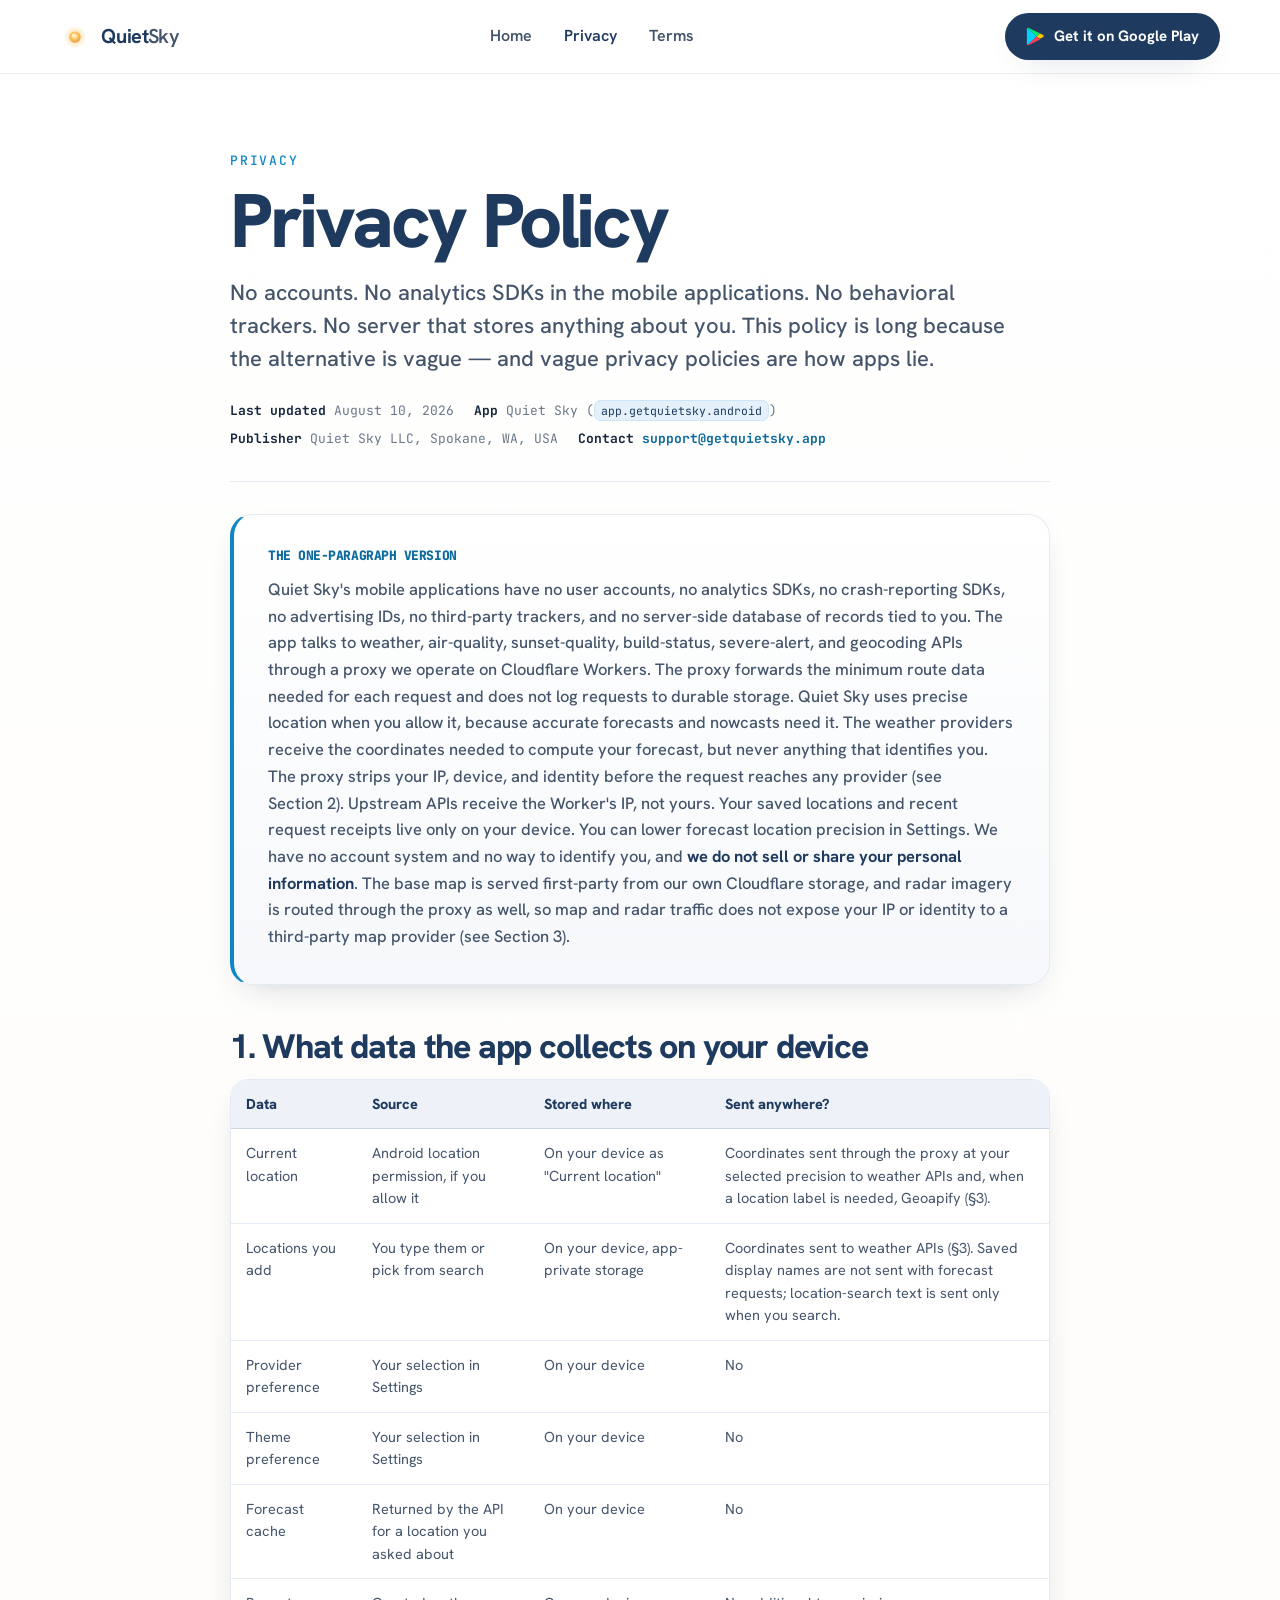
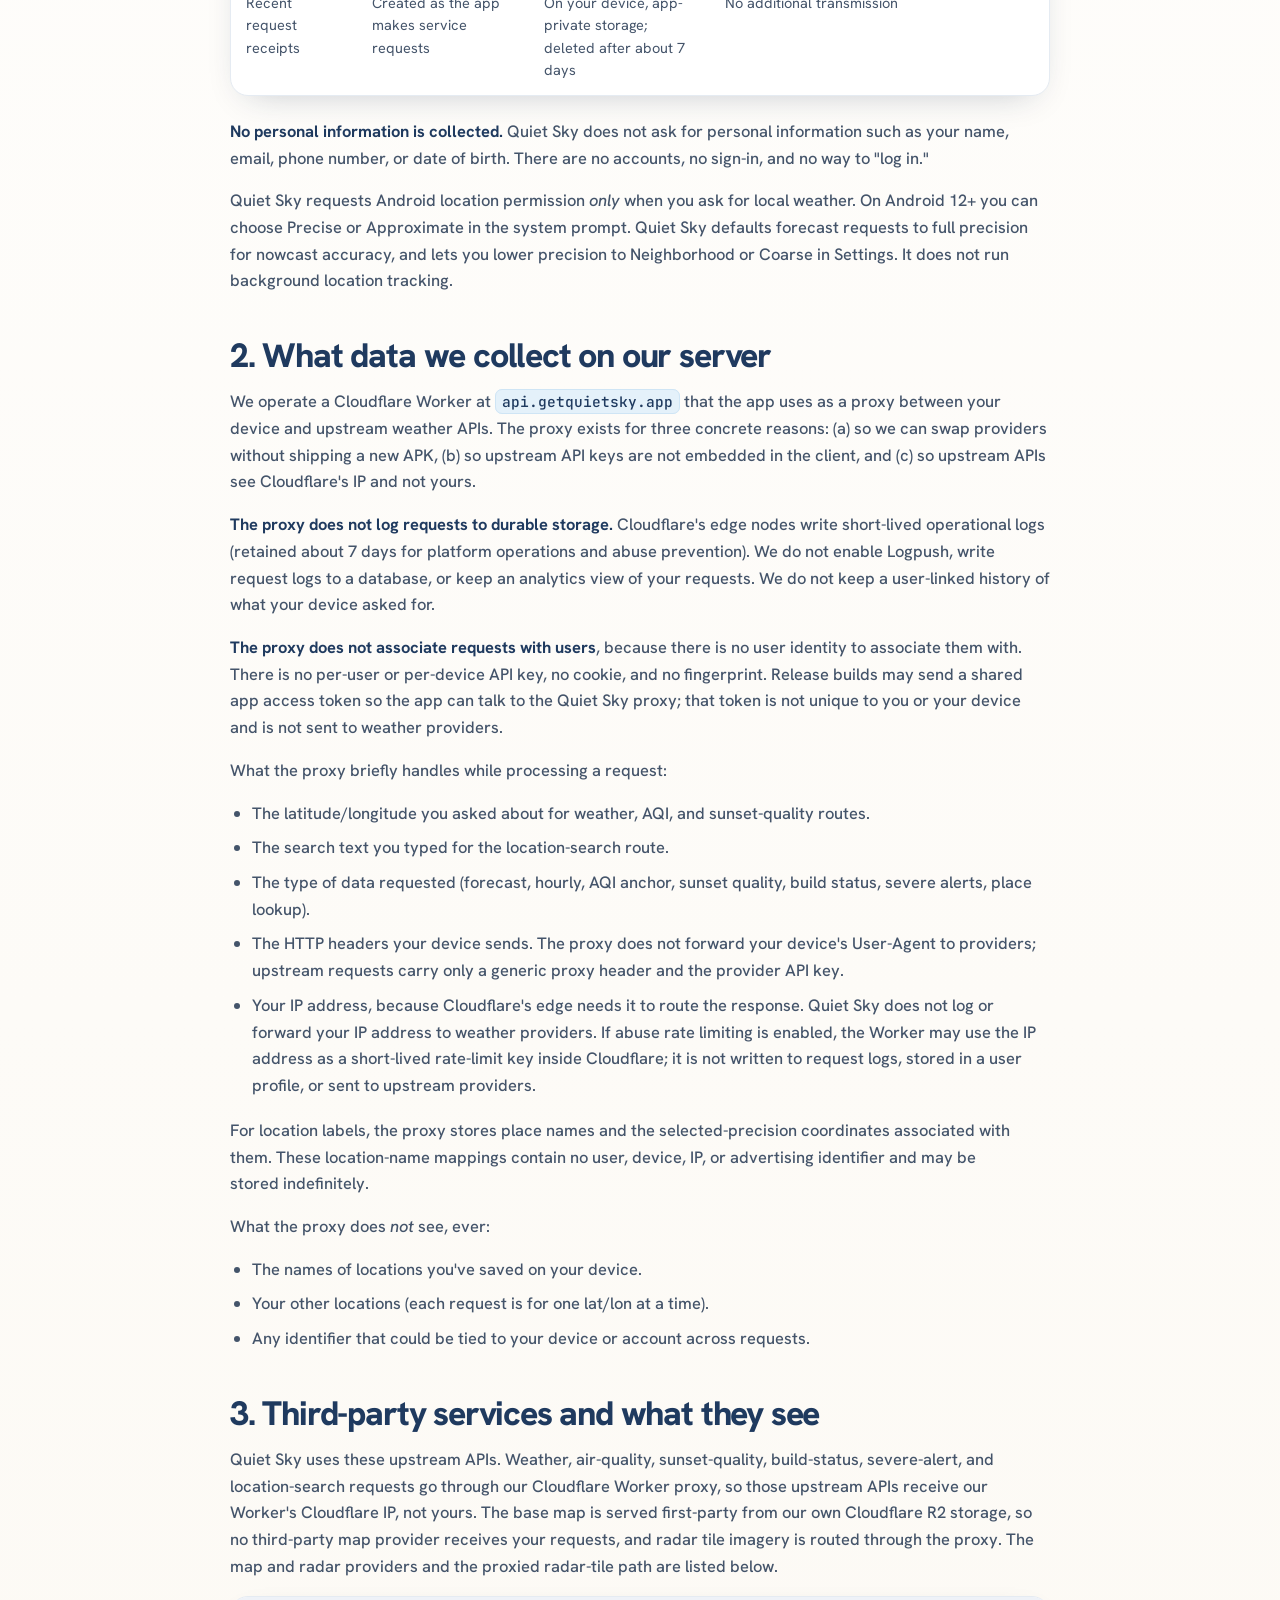
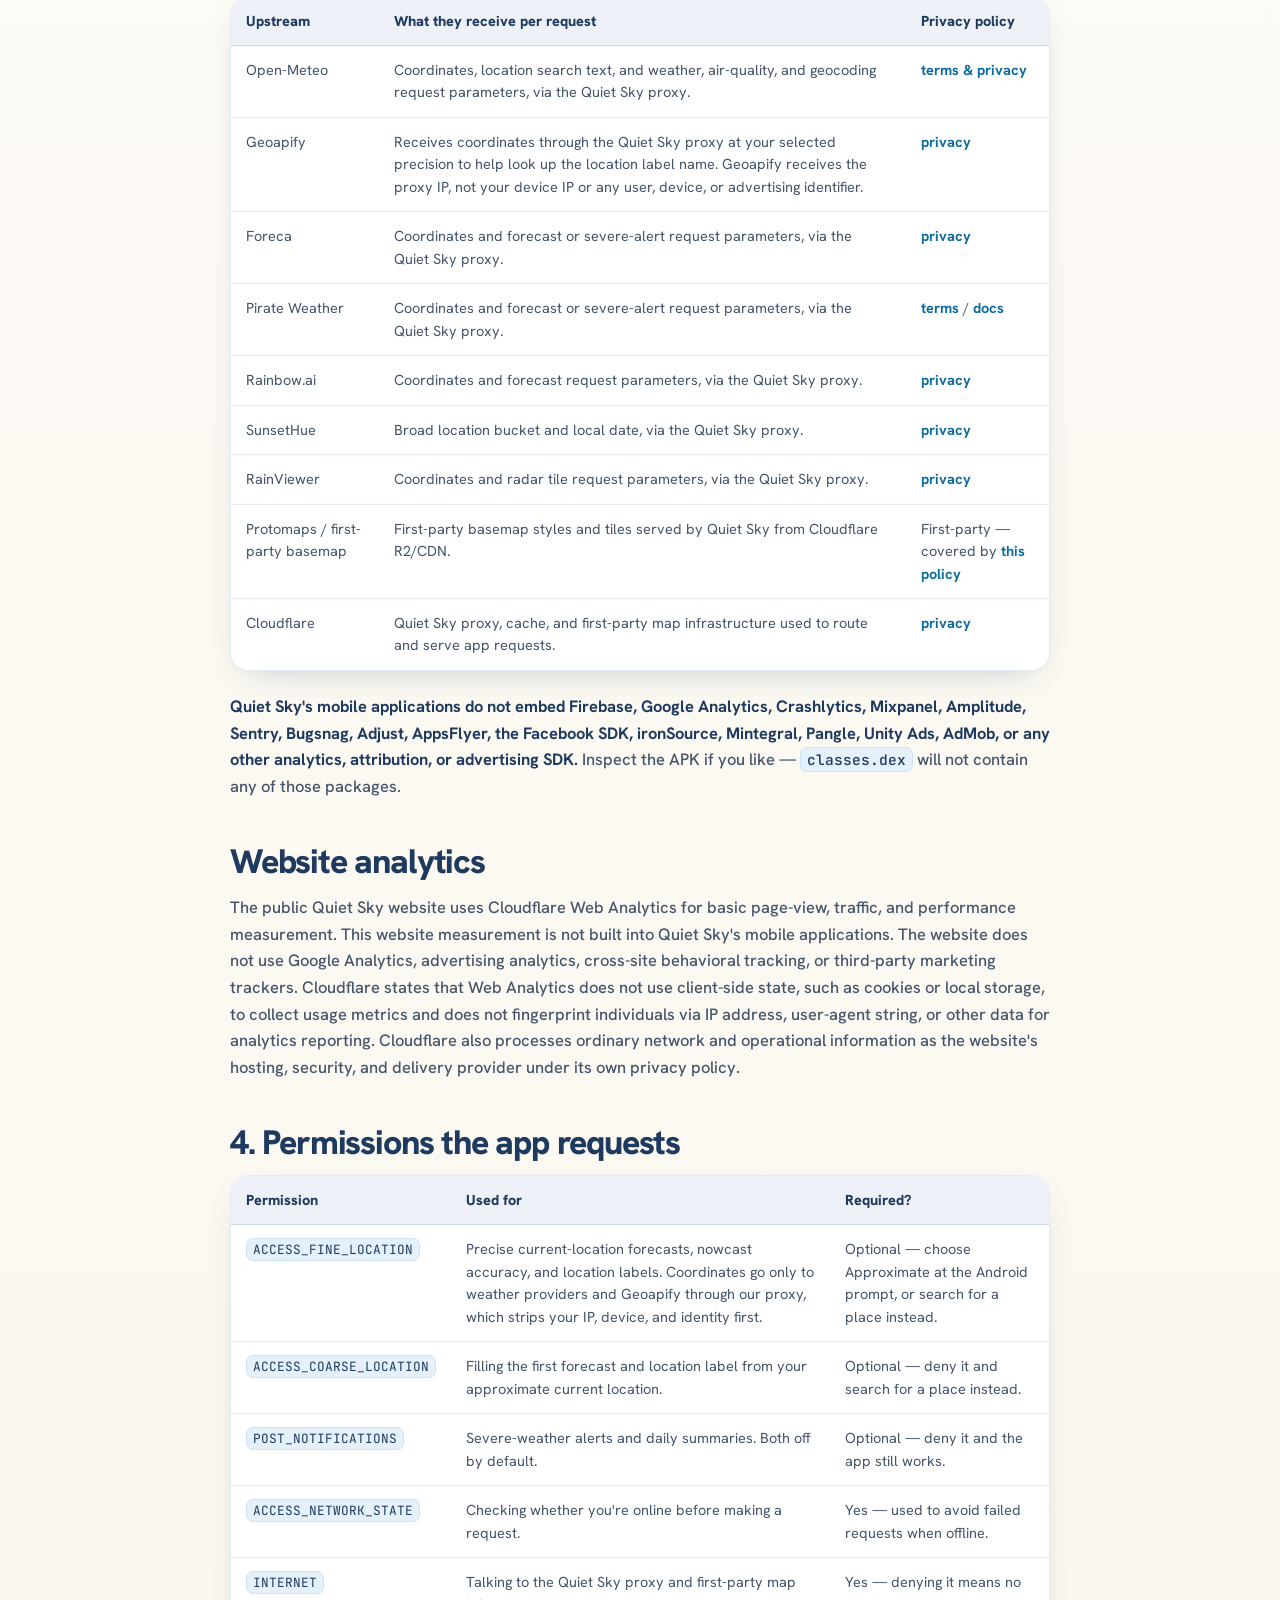
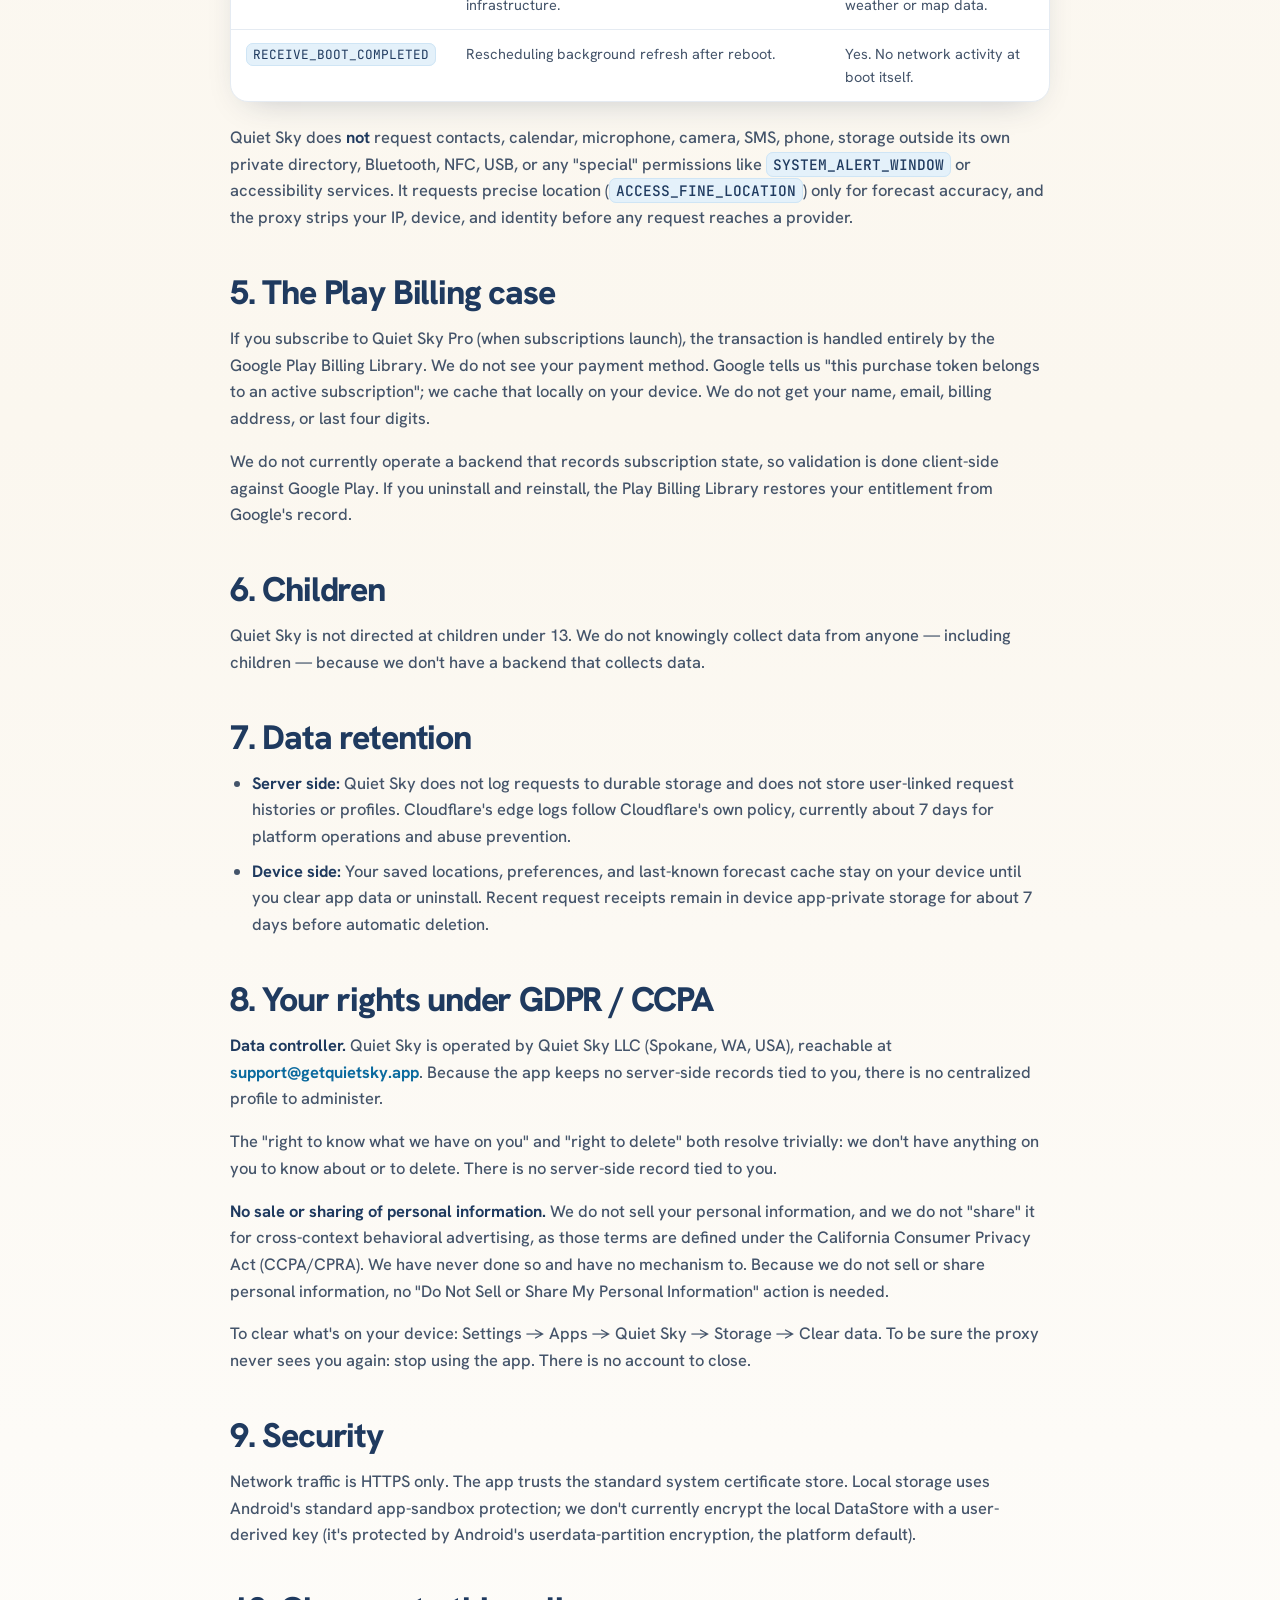
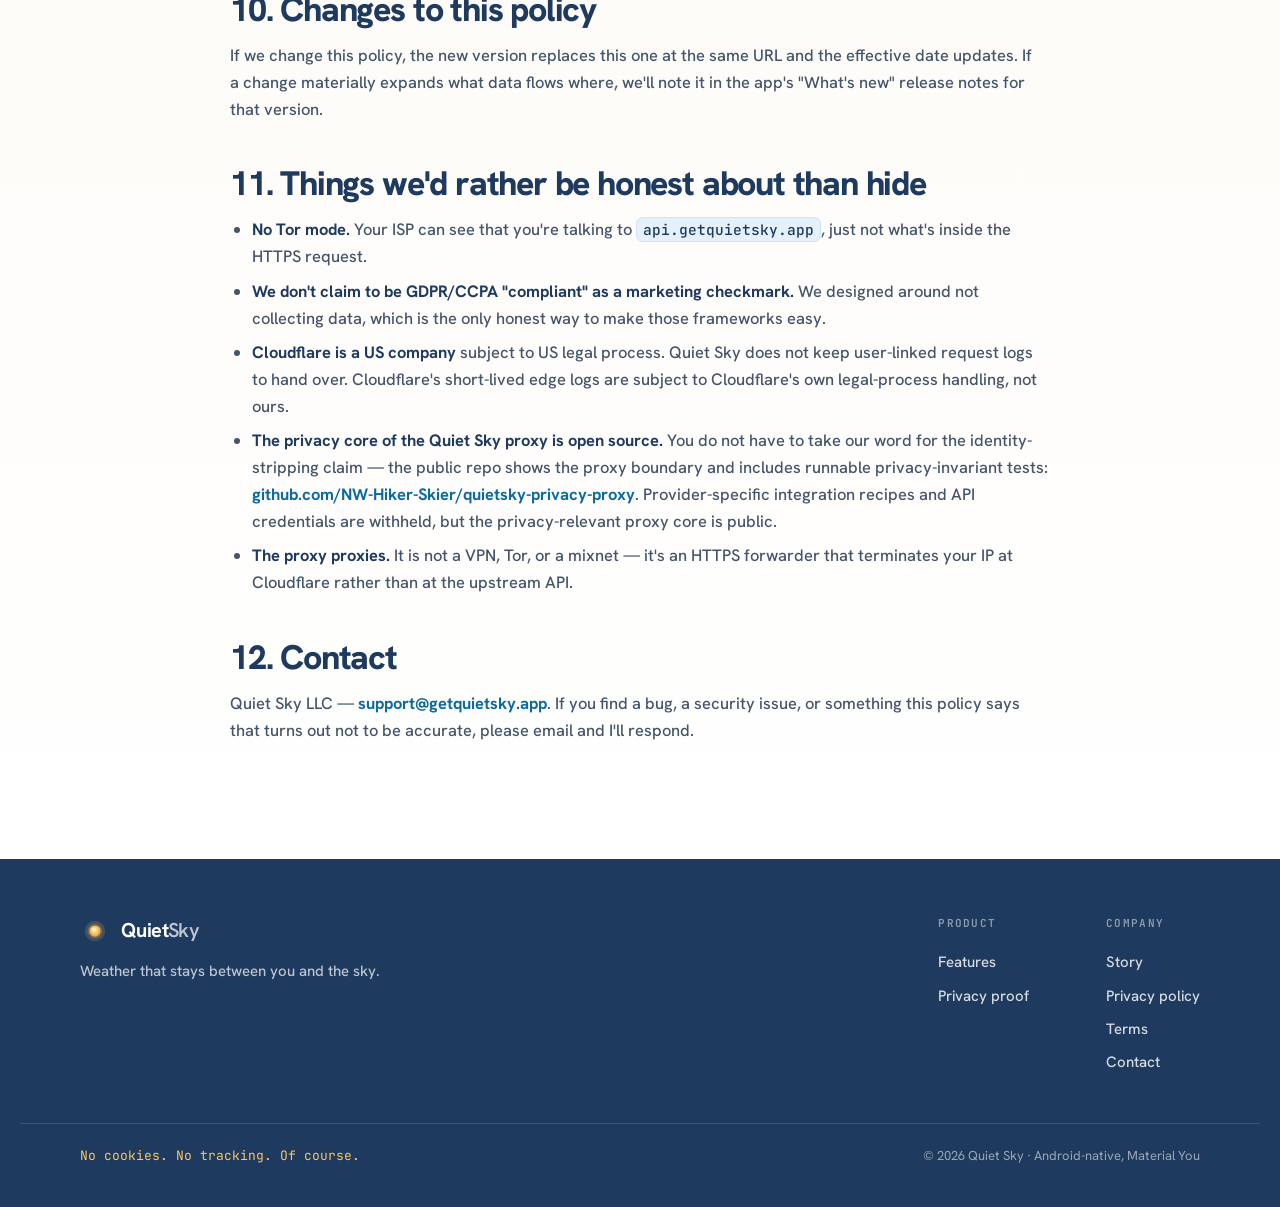
==== Privacy.html @ 0602b73a "docs: narrow Geoapify privacy disclosure" ====
<!DOCTYPE html>
<html lang="en">
<head>
<meta charset="UTF-8">
<meta name="viewport" content="width=device-width, initial-scale=1.0">
<link rel="icon" href="assets/favicon.svg" type="image/svg+xml">
<link rel="icon" href="assets/favicon-32.png" type="image/png" sizes="32x32">
<link rel="shortcut icon" href="favicon.ico">
<link rel="apple-touch-icon" href="assets/apple-touch-icon.png">
<title>Privacy Policy — Quiet Sky</title>
<meta name="description" content="Quiet Sky privacy policy. No accounts, no analytics SDKs in the mobile applications, and no server-side records tied to you.">
<link rel="canonical" href="https://getquietsky.app/Privacy.html">
<link rel="preconnect" href="https://fonts.googleapis.com">
<link rel="preconnect" href="https://fonts.gstatic.com" crossorigin>
<link href="https://fonts.googleapis.com/css2?family=Hanken+Grotesk:wght@400;500;600;700;800&family=JetBrains+Mono:wght@400;500;600&display=swap" rel="stylesheet">
<link rel="stylesheet" href="styles-bold.css">
<link rel="stylesheet" href="legal.css">
</head>
<body class="legal-page legal-page--privacy">
<nav class="nav" data-stuck="true" id="nav">
  <a class="brand" href="index.html" aria-label="Quiet Sky home"><svg width="30" height="30" viewBox="0 0 32 32" aria-hidden="true"><defs><radialGradient id="sunNav" cx="46%" cy="42%" r="58%"><stop offset="0%" stop-color="#FFF6D8"/><stop offset="55%" stop-color="#FBC560"/><stop offset="100%" stop-color="#E89A44"/></radialGradient></defs><circle cx="16" cy="16" r="11" fill="#FBC560" opacity="0.16"/><circle cx="16" cy="16" r="8" fill="#FBC560" opacity="0.22"/><circle cx="16" cy="16" r="6" fill="url(#sunNav)"/><circle cx="14.2" cy="14.2" r="1.4" fill="#FFF8E6" opacity="0.8"/></svg><span class="wm"><b>Quiet</b><span>Sky</span></span></a>
  <div class="nav-links"><a href="index.html">Home</a><a href="Privacy.html" aria-current="page">Privacy</a><a href="Terms.html">Terms</a></div>
  <a class="btn btn-primary" href="https://play.google.com/store/apps/details?id=app.getquietsky.android&amp;utm_source=website&amp;utm_medium=referral&amp;utm_campaign=site_launch&amp;utm_content=nav" aria-label="Get Quiet Sky on Google Play"><svg viewBox="0 0 24 26" aria-hidden="true"><path d="M2 2.2 13.4 13 2 23.8c-.5-.3-.9-.9-.9-1.7V3.9c0-.8.4-1.4.9-1.7Z" fill="#00D2FF"/><path d="M17.7 9.2 13.4 13 2 2.2c.5-.3 1.1-.3 1.8.1l13.9 6.9Z" fill="#00E676"/><path d="M17.7 16.8 3.8 23.7c-.7.4-1.3.4-1.8.1L13.4 13l4.3 3.8Z" fill="#FF3D57"/><path d="m17.7 9.2 4 2c1 .6 1 1.9 0 2.5l-4 2L13.4 13l4.3-3.8Z" fill="#FFC400"/></svg><span class="lbl-long">Get it on Google Play</span></a>
</nav>
<main class="legal-shell"><div class="legal-layout"><article class="legal-doc qs-doc">
    <p class="qs-eyebrow">Privacy</p>
    <h1>Privacy Policy</h1>
    <p class="qs-lede">No accounts. No analytics SDKs in the mobile applications. No behavioral trackers. No server that stores anything about you. This policy is long because the alternative is vague&nbsp;— and vague privacy policies are how apps lie.</p>
    <div class="qs-meta">
      <span><strong>Last updated</strong> August 10, 2026</span>
      <span><strong>App</strong> Quiet Sky (<code>app.getquietsky.android</code>)</span>
      <span><strong>Publisher</strong> Quiet Sky LLC, Spokane, WA, USA</span>
      <span><strong>Contact</strong> <a href="mailto:support@getquietsky.app">support@getquietsky.app</a></span>
    </div>
    <hr/>

    <div class="qs-callout">
      <h2 class="qs-callout-title">The one-paragraph version</h2>
      <p>Quiet Sky's mobile applications have no user accounts, no analytics SDKs, no crash-reporting SDKs, no advertising IDs, no third-party trackers, and no server-side database of records tied to you. The app talks to weather, air-quality, sunset-quality, build-status, severe-alert, and geocoding APIs through a proxy we operate on Cloudflare Workers. The proxy forwards the minimum route data needed for each request and does not log requests to durable storage. Quiet Sky uses precise location when you allow it, because accurate forecasts and nowcasts need it. The weather providers receive the coordinates needed to compute your forecast, but never anything that identifies you. The proxy strips your IP, device, and identity before the request reaches any provider (see Section&nbsp;2). Upstream APIs receive the Worker's IP, not yours. Your saved locations and recent request receipts live only on your device. You can lower forecast location precision in Settings. We have no account system and no way to identify you, and <strong>we do not sell or share your personal information</strong>. The base map is served first-party from our own Cloudflare storage, and radar imagery is routed through the proxy as well, so map and radar traffic does not expose your IP or identity to a third-party map provider (see Section&nbsp;3).</p>
    </div>

    <h2 id="s1">1. What data the app collects on your device</h2>
    <div class="qs-table-wrap">
    <table>
      <thead><tr><th>Data</th><th>Source</th><th>Stored where</th><th>Sent anywhere?</th></tr></thead>
      <tbody>
        <tr><td>Current location</td><td>Android location permission, if you allow it</td><td>On your device as "Current location"</td><td>Coordinates sent through the proxy at your selected precision to weather APIs and, when a location label is needed, Geoapify (§3).</td></tr>
        <tr><td>Locations you add</td><td>You type them or pick from search</td><td>On your device, app-private storage</td><td>Coordinates sent to weather APIs (§3). Saved display names are not sent with forecast requests; location-search text is sent only when you search.</td></tr>
        <tr><td>Provider preference</td><td>Your selection in Settings</td><td>On your device</td><td>No</td></tr>
        <tr><td>Theme preference</td><td>Your selection in Settings</td><td>On your device</td><td>No</td></tr>
        <tr><td>Forecast cache</td><td>Returned by the API for a location you asked about</td><td>On your device</td><td>No</td></tr>
        <tr><td>Recent request receipts</td><td>Created as the app makes service requests</td><td>On your device, app-private storage; deleted after about 7 days</td><td>No additional transmission</td></tr>
      </tbody>
    </table>
    </div>
    <p><strong>No personal information is collected.</strong> Quiet Sky does not ask for personal information such as your name, email, phone number, or date of birth. There are no accounts, no sign-in, and no way to "log in."</p>
    <p>Quiet Sky requests Android location permission <em>only</em> when you ask for local weather. On Android 12+ you can choose Precise or Approximate in the system prompt. Quiet Sky defaults forecast requests to full precision for nowcast accuracy, and lets you lower precision to Neighborhood or Coarse in Settings. It does not run background location tracking.</p>

    <h2 id="s2">2. What data we collect on our server</h2>
    <p>We operate a Cloudflare Worker at <code>api.getquietsky.app</code> that the app uses as a proxy between your device and upstream weather APIs. The proxy exists for three concrete reasons: (a) so we can swap providers without shipping a new APK, (b) so upstream API keys are not embedded in the client, and (c) so upstream APIs see Cloudflare's IP and not yours.</p>
    <p><strong>The proxy does not log requests to durable storage.</strong> Cloudflare's edge nodes write short-lived operational logs (retained about 7 days for platform operations and abuse prevention). We do not enable Logpush, write request logs to a database, or keep an analytics view of your requests. We do not keep a user-linked history of what your device asked for.</p>
    <p><strong>The proxy does not associate requests with users</strong>, because there is no user identity to associate them with. There is no per-user or per-device API key, no cookie, and no fingerprint. Release builds may send a shared app access token so the app can talk to the Quiet Sky proxy; that token is not unique to you or your device and is not sent to weather providers.</p>
    <p>What the proxy briefly handles while processing a request:</p>
    <ul>
      <li>The latitude/longitude you asked about for weather, AQI, and sunset-quality routes.</li>
      <li>The search text you typed for the location-search route.</li>
      <li>The type of data requested (forecast, hourly, AQI anchor, sunset quality, build status, severe alerts, place lookup).</li>
      <li>The HTTP headers your device sends. The proxy does not forward your device's User-Agent to providers; upstream requests carry only a generic proxy header and the provider API key.</li>
      <li>Your IP address, because Cloudflare's edge needs it to route the response. Quiet Sky does not log or forward your IP address to weather providers. If abuse rate limiting is enabled, the Worker may use the IP address as a short-lived rate-limit key inside Cloudflare; it is not written to request logs, stored in a user profile, or sent to upstream providers.</li>
    </ul>
    <p>For location labels, the proxy stores place names and the selected-precision coordinates associated with them. These location-name mappings contain no user, device, IP, or advertising identifier and may be stored indefinitely.</p>
    <p>What the proxy does <em>not</em> see, ever:</p>
    <ul>
      <li>The names of locations you've saved on your device.</li>
      <li>Your other locations (each request is for one lat/lon at a time).</li>
      <li>Any identifier that could be tied to your device or account across requests.</li>
    </ul>

    <h2 id="s3">3. Third-party services and what they see</h2>
    <p>Quiet Sky uses these upstream APIs. Weather, air-quality, sunset-quality, build-status, severe-alert, and location-search requests go through our Cloudflare Worker proxy, so those upstream APIs receive our Worker's Cloudflare IP, not yours. The base map is served first-party from our own Cloudflare R2 storage, so no third-party map provider receives your requests, and radar tile imagery is routed through the proxy. The map and radar providers and the proxied radar-tile path are listed below.</p>
    <div class="qs-table-wrap">
    <table>
      <thead><tr><th>Upstream</th><th>What they receive per request</th><th>Privacy policy</th></tr></thead>
      <tbody>
        <tr><td>Open-Meteo</td><td>Coordinates, location search text, and weather, air-quality, and geocoding request parameters, via the Quiet Sky proxy.</td><td><a href="https://open-meteo.com/en/terms">terms &amp; privacy</a></td></tr>
        <tr><td>Geoapify</td><td>Receives coordinates through the Quiet Sky proxy at your selected precision to help look up the location label name. Geoapify receives the proxy IP, not your device IP or any user, device, or advertising identifier.</td><td><a href="https://www.geoapify.com/privacy-policy/">privacy</a></td></tr>
        <tr><td>Foreca</td><td>Coordinates and forecast or severe-alert request parameters, via the Quiet Sky proxy.</td><td><a href="https://www.foreca.com/privacy-policy.html">privacy</a></td></tr>
        <tr><td>Pirate Weather</td><td>Coordinates and forecast or severe-alert request parameters, via the Quiet Sky proxy.</td><td><a href="https://pirate-weather.apiable.io/terms">terms</a> / <a href="https://pirateweather.net/en/latest/">docs</a></td></tr>
        <tr><td>Rainbow.ai</td><td>Coordinates and forecast request parameters, via the Quiet Sky proxy.</td><td><a href="https://rainbow.ai/privacy-policy">privacy</a></td></tr>
        <tr><td>SunsetHue</td><td>Broad location bucket and local date, via the Quiet Sky proxy.</td><td><a href="https://sunsethue.com/privacy">privacy</a></td></tr>
        <tr><td>RainViewer</td><td>Coordinates and radar tile request parameters, via the Quiet Sky proxy.</td><td><a href="https://www.rainviewer.com/privacy.html">privacy</a></td></tr>
        <tr><td>Protomaps / first-party basemap</td><td>First-party basemap styles and tiles served by Quiet Sky from Cloudflare R2/CDN.</td><td>First-party — covered by <a href="https://getquietsky.app/Privacy">this policy</a></td></tr>
        <tr><td>Cloudflare</td><td>Quiet Sky proxy, cache, and first-party map infrastructure used to route and serve app requests.</td><td><a href="https://www.cloudflare.com/privacypolicy/">privacy</a></td></tr>
      </tbody>
    </table>
    </div>
    <p><strong>Quiet Sky's mobile applications do not embed Firebase, Google Analytics, Crashlytics, Mixpanel, Amplitude, Sentry, Bugsnag, Adjust, AppsFlyer, the Facebook SDK, ironSource, Mintegral, Pangle, Unity Ads, AdMob, or any other analytics, attribution, or advertising SDK.</strong> Inspect the APK if you like&nbsp;— <code>classes.dex</code> will not contain any of those packages.</p>

    <h2 id="website-analytics">Website analytics</h2>
    <p>The public Quiet Sky website uses Cloudflare Web Analytics for basic page-view, traffic, and performance measurement. This website measurement is not built into Quiet Sky's mobile applications. The website does not use Google Analytics, advertising analytics, cross-site behavioral tracking, or third-party marketing trackers. Cloudflare states that Web Analytics does not use client-side state, such as cookies or local storage, to collect usage metrics and does not fingerprint individuals via IP address, user-agent string, or other data for analytics reporting. Cloudflare also processes ordinary network and operational information as the website's hosting, security, and delivery provider under its own privacy policy.</p>

    <h2 id="s4">4. Permissions the app requests</h2>
    <div class="qs-table-wrap">
    <table>
      <thead><tr><th>Permission</th><th>Used for</th><th>Required?</th></tr></thead>
      <tbody>
        <tr><td><code>ACCESS_FINE_LOCATION</code></td><td>Precise current-location forecasts, nowcast accuracy, and location labels. Coordinates go only to weather providers and Geoapify through our proxy, which strips your IP, device, and identity first.</td><td>Optional&nbsp;— choose Approximate at the Android prompt, or search for a place instead.</td></tr>
        <tr><td><code>ACCESS_COARSE_LOCATION</code></td><td>Filling the first forecast and location label from your approximate current location.</td><td>Optional&nbsp;— deny it and search for a place instead.</td></tr>
        <tr><td><code>POST_NOTIFICATIONS</code></td><td>Severe-weather alerts and daily summaries. Both off by default.</td><td>Optional&nbsp;— deny it and the app still works.</td></tr>
        <tr><td><code>ACCESS_NETWORK_STATE</code></td><td>Checking whether you're online before making a request.</td><td>Yes&nbsp;— used to avoid failed requests when offline.</td></tr>
        <tr><td><code>INTERNET</code></td><td>Talking to the Quiet Sky proxy and first-party map infrastructure.</td><td>Yes&nbsp;— denying it means no weather or map data.</td></tr>
        <tr><td><code>RECEIVE_BOOT_COMPLETED</code></td><td>Rescheduling background refresh after reboot.</td><td>Yes. No network activity at boot itself.</td></tr>
      </tbody>
    </table>
    </div>
    <p>Quiet Sky does <strong>not</strong> request contacts, calendar, microphone, camera, SMS, phone, storage outside its own private directory, Bluetooth, NFC, USB, or any "special" permissions like <code>SYSTEM_ALERT_WINDOW</code> or accessibility services. It requests precise location (<code>ACCESS_FINE_LOCATION</code>) only for forecast accuracy, and the proxy strips your IP, device, and identity before any request reaches a provider.</p>

    <h2 id="s5">5. The Play Billing case</h2>
    <p>If you subscribe to Quiet Sky Pro (when subscriptions launch), the transaction is handled entirely by the Google Play Billing Library. We do not see your payment method. Google tells us "this purchase token belongs to an active subscription"; we cache that locally on your device. We do not get your name, email, billing address, or last four digits.</p>
    <p>We do not currently operate a backend that records subscription state, so validation is done client-side against Google Play. If you uninstall and reinstall, the Play Billing Library restores your entitlement from Google's record.</p>

    <h2 id="s6">6. Children</h2>
    <p>Quiet Sky is not directed at children under 13. We do not knowingly collect data from anyone&nbsp;— including children&nbsp;— because we don't have a backend that collects data.</p>

    <h2 id="s7">7. Data retention</h2>
    <ul>
      <li><strong>Server side:</strong> Quiet Sky does not log requests to durable storage and does not store user-linked request histories or profiles. Cloudflare's edge logs follow Cloudflare's own policy, currently about 7 days for platform operations and abuse prevention.</li>
      <li><strong>Device side:</strong> Your saved locations, preferences, and last-known forecast cache stay on your device until you clear app data or uninstall. Recent request receipts remain in device app-private storage for about 7 days before automatic deletion.</li>
    </ul>

    <h2 id="s8">8. Your rights under GDPR / CCPA</h2>
    <p><strong>Data controller.</strong> Quiet Sky is operated by Quiet Sky LLC (Spokane, WA, USA), reachable at <a href="mailto:support@getquietsky.app">support@getquietsky.app</a>. Because the app keeps no server-side records tied to you, there is no centralized profile to administer.</p>
    <p>The "right to know what we have on you" and "right to delete" both resolve trivially: we don't have anything on you to know about or to delete. There is no server-side record tied to you.</p>
    <p><strong>No sale or sharing of personal information.</strong> We do not sell your personal information, and we do not "share" it for cross-context behavioral advertising, as those terms are defined under the California Consumer Privacy Act (CCPA/CPRA). We have never done so and have no mechanism to. Because we do not sell or share personal information, no "Do Not Sell or Share My Personal Information" action is needed.</p>
    <p>To clear what's on your device: Settings → Apps → Quiet Sky → Storage → Clear data. To be sure the proxy never sees you again: stop using the app. There is no account to close.</p>

    <h2 id="s9">9. Security</h2>
    <p>Network traffic is HTTPS only. The app trusts the standard system certificate store. Local storage uses Android's standard app-sandbox protection; we don't currently encrypt the local DataStore with a user-derived key (it's protected by Android's userdata-partition encryption, the platform default).</p>

    <h2 id="s10">10. Changes to this policy</h2>
    <p>If we change this policy, the new version replaces this one at the same URL and the effective date updates. If a change materially expands what data flows where, we'll note it in the app's "What's new" release notes for that version.</p>

    <h2 id="s11">11. Things we'd rather be honest about than hide</h2>
    <ul>
      <li><strong>No Tor mode.</strong> Your ISP can see that you're talking to <code>api.getquietsky.app</code>, just not what's inside the HTTPS request.</li>
      <li><strong>We don't claim to be GDPR/CCPA "compliant" as a marketing checkmark.</strong> We designed around not collecting data, which is the only honest way to make those frameworks easy.</li>
      <li><strong>Cloudflare is a US company</strong> subject to US legal process. Quiet Sky does not keep user-linked request logs to hand over. Cloudflare's short-lived edge logs are subject to Cloudflare's own legal-process handling, not ours.</li>
      <li><strong>The privacy core of the Quiet Sky proxy is open source.</strong> You do not have to take our word for the identity-stripping claim — the public repo shows the proxy boundary and includes runnable privacy-invariant tests: <a href="https://github.com/NW-Hiker-Skier/quietsky-privacy-proxy">github.com/NW-Hiker-Skier/quietsky-privacy-proxy</a>. Provider-specific integration recipes and API credentials are withheld, but the privacy-relevant proxy core is public.</li>
      <li><strong>The proxy proxies.</strong> It is not a VPN, Tor, or a mixnet&nbsp;— it's an HTTPS forwarder that terminates your IP at Cloudflare rather than at the upstream API.</li>
    </ul>

    <h2 id="s12">12. Contact</h2>
    <p>Quiet Sky LLC&nbsp;— <a href="mailto:support@getquietsky.app">support@getquietsky.app</a>. If you find a bug, a security issue, or something this policy says that turns out not to be accurate, please email and I'll respond.</p>
  </article></div></main>
<footer class="footer legal-footer"><div class="wrap"><div><div class="brand"><svg width="30" height="30" viewBox="0 0 32 32" aria-hidden="true"><defs><radialGradient id="sunFootLegal" cx="46%" cy="42%" r="58%"><stop offset="0%" stop-color="#FFF6D8"/><stop offset="55%" stop-color="#FBC560"/><stop offset="100%" stop-color="#E89A44"/></radialGradient></defs><circle cx="16" cy="16" r="11" fill="#FBC560" opacity="0.16"/><circle cx="16" cy="16" r="8" fill="#FBC560" opacity="0.22"/><circle cx="16" cy="16" r="6" fill="url(#sunFootLegal)"/><circle cx="14.2" cy="14.2" r="1.4" fill="#FFF8E6" opacity="0.8"/></svg><span class="wm"><b>Quiet</b><span>Sky</span></span></div><p class="tag">Weather that stays between you and the sky.</p></div><div class="footer-links"><div class="fcol"><h5>Product</h5><a href="index.html#features">Features</a><a href="index.html#privacy">Privacy proof</a></div><div class="fcol"><h5>Company</h5><a href="Story.html">Story</a><a href="Privacy.html">Privacy policy</a><a href="Terms.html">Terms</a><a href="mailto:support@getquietsky.app">Contact</a></div></div></div><div class="footer-base"><span class="nt">No cookies. No tracking. Of course.</span><span class="cp">© 2026 Quiet Sky · Android-native, Material You</span></div></footer>
</body>
</html>
---- styles-bold.css ----
/* ============================================================
   QUIET SKY — BOLD / EDITORIAL option
   Big sky imagery, huge headlines, minimal copy, lots of air.
   Aura/Ultra energy on the Quiet Sky light brand.
   ============================================================ */

:root {
  --canvas:   #FFFFFF;
  --cream:    #FBF7EF;
  --paper:    #F7F4ED;

  --ink:   #16273D;
  --ink-2: #44546A;
  --ink-3: #6B7888;

  --navy:   #1F3A5F;
  /* Accent — matches the app's interaction blue (--aw-accent #0F86C6).
     One committed accent across the whole site. */
  --trust:      #0F86C6;
  --trust-deep: #0B6A9E;
  --trust-tint: #E4F1FA;

  --sun-2: #FBC560;
  --sun-3: #E89A44;
  --amber-ink: #B06A1E;

  --sky-blue: #8FB4D6;

  /* neutral surface + line tokens (shared with feature pages) */
  --surface:     #F6F8FB;
  --surface-2:   #EEF2F8;
  --line:        #E5EBF2;
  --line-2:      #CBD6E2;
  --line-strong: #9FB0C2;

  --display: "Hanken Grotesk", -apple-system, system-ui, sans-serif;
  --mono: "JetBrains Mono", ui-monospace, "SF Mono", monospace;

  --maxw: 1240px;
  --gutter: clamp(22px, 5vw, 60px);

  --ease: cubic-bezier(0.2, 0.0, 0.0, 1.0);
  --shadow: 0 40px 90px -40px rgba(20,40,70,.42);
  --shadow-sm: 0 12px 34px -18px rgba(20,40,70,.30);
}

* { box-sizing: border-box; }
html { scroll-behavior: smooth; }
@media (prefers-reduced-motion: reduce) { html { scroll-behavior: auto; } }

body {
  margin: 0;
  background: var(--canvas);
  color: var(--ink);
  font-family: var(--display);
  font-size: 18px;
  line-height: 1.55;
  -webkit-font-smoothing: antialiased;
  text-rendering: optimizeLegibility;
  overflow-x: hidden;
}
::selection { background: var(--trust); color: #fff; }
a { color: inherit; text-decoration: none; }
img { display: block; max-width: 100%; }

h1, h2, h3 {
  margin: 0; font-weight: 800; letter-spacing: -0.04em; line-height: 0.94;
  color: var(--navy); text-wrap: balance;
}
p { margin: 0; text-wrap: pretty; }

.wrap { width: 100%; max-width: var(--maxw); margin: 0 auto; padding-inline: var(--gutter); }

/* big display scale */
.d1 { font-size: clamp(54px, 9.5vw, 138px); }
.d2 { font-size: clamp(40px, 6.6vw, 92px); }
.d3 { font-size: clamp(30px, 4.4vw, 58px); }

.kicker {
  font-family: var(--mono); font-size: 13px; font-weight: 500;
  letter-spacing: 0.16em; text-transform: uppercase; color: var(--trust);
  display: inline-flex; align-items: center; gap: 10px;
}
.kicker::before { content: ""; width: 7px; height: 7px; border-radius: 50%; background: var(--trust); }

/* ============ NAV ============ */
.nav {
  position: fixed; inset: 0 0 auto 0; z-index: 100;
  display: flex; align-items: center; justify-content: space-between; gap: 24px;
  padding: 18px var(--gutter);
  transition: background .3s var(--ease), border-color .3s var(--ease), padding .3s var(--ease);
  border-bottom: 1px solid transparent;
}
.nav[data-stuck="true"] {
  background: color-mix(in srgb, #fff 80%, transparent);
  backdrop-filter: blur(16px) saturate(1.3);
  -webkit-backdrop-filter: blur(16px) saturate(1.3);
  border-bottom-color: #ECEFF3; padding-block: 13px;
}
.brand { display: flex; align-items: center; gap: 11px; font-weight: 800; letter-spacing: -0.03em; font-size: 20px; cursor: pointer; user-select: none; color: var(--navy); }
.brand .wm b { color: var(--navy); }
.brand .wm span { color: var(--ink-2); font-weight: 600; }
.nav-links { display: flex; gap: 32px; align-items: center; }
.nav-links a { font-size: 16px; color: var(--ink-2); font-weight: 600; transition: color .18s var(--ease); }
.nav-links a:hover { color: var(--navy); }
@media (max-width: 820px) { .nav-links { display: none; } }

.btn {
  display: inline-flex; align-items: center; justify-content: center; gap: 9px;
  font-family: var(--display); font-weight: 700; font-size: 16px;
  padding: 13px 24px; border-radius: 999px; cursor: pointer;
  transition: transform .2s var(--ease), background .2s var(--ease), box-shadow .2s var(--ease);
  border: 1.5px solid transparent;
}
.btn-primary { background: var(--navy); color: #fff; box-shadow: var(--shadow-sm); }
.btn-primary:hover { transform: translateY(-2px); background: #16314f; }
.btn-trust { background: var(--trust); color: #fff; }
.btn-trust:hover { transform: translateY(-2px); background: var(--trust-deep); }
.btn-ghost { background: rgba(255,255,255,.7); color: var(--navy); border-color: rgba(31,58,95,.18); backdrop-filter: blur(6px); }
.btn-ghost:hover { transform: translateY(-2px); background: #fff; }
.btn-lg { font-size: 18px; padding: 17px 34px; }
.btn svg { width: 19px; height: 21px; }
.btn .lbl-long { white-space: nowrap; }
.nav .btn { font-size: 15px; padding: 11px 20px; }
@media (max-width: 520px) { .nav .btn .lbl-long { display: none; } }

/* ============ HERO ============ */
.hero { position: relative; min-height: 100svh; display: flex; flex-direction: column; align-items: center; text-align: center; padding-top: 140px; overflow: hidden; }
.hero-sky {
  position: absolute; inset: 0; z-index: 0;
  background: url("assets/sky-clear-day.webp") no-repeat 50% 28% / cover;
  -webkit-mask-image: linear-gradient(180deg, #000 0%, #000 42%, transparent 86%);
          mask-image: linear-gradient(180deg, #000 0%, #000 42%, transparent 86%);
}
.hero-sky::after { content: ""; position: absolute; inset: 0; background: linear-gradient(180deg, rgba(255,255,255,.18) 0%, rgba(255,255,255,0) 26%, rgba(255,255,255,.55) 72%, #fff 100%); }
.hero-inner { position: relative; z-index: 2; max-width: 1000px; padding-inline: var(--gutter); }
.hero .kicker { margin-bottom: 26px; justify-content: center; color: var(--trust-deep); }
.hero h1 { color: var(--navy); }
.hero h1 .it { display: block; }
.hero h1 .grad { background: linear-gradient(96deg, var(--sun-3), var(--amber-ink) 45%, var(--trust) 120%); -webkit-background-clip: text; background-clip: text; color: transparent; }
.hero .sub { margin: 28px auto 0; max-width: 22em; font-size: clamp(18px, 2vw, 23px); color: var(--ink-2); font-weight: 500; line-height: 1.45; }
.hero-cta { margin-top: 34px; display: flex; gap: 14px; justify-content: center; flex-wrap: wrap; }
.hero-note { margin-top: 20px; font-family: var(--mono); font-size: 13px; letter-spacing: 0.04em; color: var(--ink-3); }

.hero-phone { position: relative; z-index: 2; margin-top: clamp(36px, 5vw, 60px); width: clamp(240px, 30vw, 340px); }
.hero-phone .phone { margin: 0; }

/* phone frame (shared) — Android: uniform thin bezel + hole-punch camera */
.phone {
  position: relative; width: 100%; margin-inline: auto;
  aspect-ratio: 1080 / 2640; border-radius: 40px; padding: 8px;
  background: linear-gradient(158deg, #3a4452 0%, #232c38 52%, #161c25 100%);
  box-shadow: 0 2px 2px rgba(255,255,255,.14) inset, var(--shadow);
}
.phone::after { content: ""; position: absolute; top: 16px; left: 50%; transform: translateX(-50%); width: 8px; height: 8px; border-radius: 50%; background: #05080d; box-shadow: 0 0 0 1.5px rgba(255,255,255,.10); z-index: 3; }
.phone img { width: 100%; height: 100%; object-fit: cover; object-position: center; border-radius: 30px; }

/* hero privacy badge callout — the one visual that must land instantly */
.badge-callout {
  position: absolute; z-index: 4; top: 8%; right: -7%;
  display: flex; align-items: center; gap: 11px;
  background: #fff; border: 1px solid var(--line);
  padding: 9px 16px 9px 10px; border-radius: 999px; box-shadow: var(--shadow);
  white-space: nowrap;
}
.badge-callout .ic { width: 28px; height: 28px; flex: none; border-radius: 50%; background: var(--trust-tint); color: var(--trust); display: grid; place-items: center; }
.badge-callout .ic svg { width: 16px; height: 16px; }
.badge-callout b { font-size: 13.5px; font-weight: 700; color: var(--ink); }
.badge-callout small { display: block; font-size: 11px; color: var(--ink-3); font-weight: 500; margin-top: 1px; }
@media (max-width: 880px) { .badge-callout { right: -1%; } }
@media (max-width: 520px) { .badge-callout { right: 2%; top: 6%; } }

/* ============ STAT BAND (under hero) ============ */
/* (removed — facts folded into the receipt proof instead) */

/* ============ STATEMENT ============ */
.statement { text-align: center; padding-block: clamp(96px, 16vw, 220px); }
.statement .wrap { max-width: 1100px; }
.statement h2 { color: var(--navy); }
.statement h2 .dim { color: var(--sky-blue); }
.statement .say { margin: 32px auto 0; max-width: 30em; font-size: clamp(18px, 2vw, 22px); color: var(--ink-2); font-weight: 500; }

/* ============ BIG SPLIT MOMENTS ============ */
.moment { padding-block: clamp(70px, 10vw, 150px); }
.moment .wrap { display: grid; grid-template-columns: 1fr 1fr; gap: clamp(40px, 7vw, 120px); align-items: center; }
.moment.flip .m-media { order: 2; }
.moment .m-copy .kicker { margin-bottom: 22px; }
.moment .m-copy h2 { margin-bottom: 0; }
.moment .m-copy .body { margin-top: 24px; font-size: clamp(18px, 1.5vw, 21px); color: var(--ink-2); font-weight: 500; line-height: 1.5; max-width: 20em; }
.moment .m-copy .mini { margin-top: 30px; display: flex; flex-direction: column; gap: 14px; }
.moment .m-copy .mini div { display: flex; gap: 13px; align-items: center; font-size: 17px; font-weight: 600; color: var(--ink); }
.moment .m-copy .mini svg { width: 22px; height: 22px; color: var(--trust); flex: none; }

.m-media { position: relative; display: flex; justify-content: center; }
.m-media .phone { width: clamp(230px, 27vw, 320px); }
.m-media.on-sky { border-radius: 36px; padding: clamp(28px, 5vw, 64px); overflow: hidden; }
.m-media.on-sky::before { content: ""; position: absolute; inset: 0; z-index: 0; background: url("assets/sky-partly.webp") no-repeat 60% 40% / cover; }
.m-media.on-sky .phone { position: relative; z-index: 1; }

@media (max-width: 860px) {
  .moment .wrap { grid-template-columns: 1fr; gap: 44px; }
  .moment.flip .m-media { order: 0; }
  .moment .m-copy { text-align: center; }
  .moment .m-copy .kicker, .moment .m-copy .mini { justify-content: center; }
  .moment .m-copy .body, .moment .m-copy .mini { margin-inline: auto; }
  .moment .m-copy .mini div { justify-content: center; }
}

/* ============ RECEIPT STRIP (mono payload, minimal) ============ */
.receipt-band { background: var(--cream); }
.receipt-card {
  margin-top: 48px; background: #fff; border: 1px solid #EFE7D6; border-radius: 26px;
  padding: clamp(26px, 4vw, 46px); box-shadow: var(--shadow-sm);
  display: grid; grid-template-columns: 1fr 1fr; gap: clamp(24px, 4vw, 48px); align-items: center;
}
.receipt-card .rc-head { font-family: var(--mono); font-size: 12px; letter-spacing: 0.1em; text-transform: uppercase; color: var(--ink-3); margin-bottom: 16px; }
.field { display: flex; justify-content: space-between; gap: 14px; padding: 9px 0; border-bottom: 1px dashed #E7EDF3; font-family: var(--mono); font-size: 15px; }
.field:last-child { border-bottom: 0; }
.field .k { color: var(--ink-3); }
.field .v { color: var(--ink); }
.field.kept .v { color: var(--trust); font-weight: 600; }
.field.gone .v { position: relative; color: var(--ink); transition: color .45s var(--ease); }
.field.gone .v::after {
  content: ""; position: absolute; left: -1px; right: -1px; top: 54%;
  height: 2px; border-radius: 2px; background: #D8896A;
  transform: scaleX(0); transform-origin: left;
}
/* strike each stripped field as it scrolls into view */
.receipt-card.play .field.gone .v { color: var(--ink-3); }
.receipt-card.play .field.gone .v::after { animation: strikeIn .5s var(--ease) forwards; }
.receipt-card.play .field:nth-child(2) .v, .receipt-card.play .field:nth-child(2) .v::after { transition-delay: .15s; animation-delay: .15s; }
.receipt-card.play .field:nth-child(3) .v, .receipt-card.play .field:nth-child(3) .v::after { transition-delay: .5s; animation-delay: .5s; }
.receipt-card.play .field:nth-child(4) .v, .receipt-card.play .field:nth-child(4) .v::after { transition-delay: .85s; animation-delay: .85s; }
@keyframes strikeIn { from { transform: scaleX(0); } to { transform: scaleX(1); } }
@media (prefers-reduced-motion: reduce) {
  .field.gone .v { color: var(--ink-3); }
  .field.gone .v::after { transform: scaleX(1); }
  .receipt-card.play .field.gone .v::after { animation: none; }
}
.receipt-card .rc-say h3 { font-size: clamp(24px, 2.4vw, 34px); color: var(--navy); letter-spacing: -0.03em; line-height: 1.1; }
.receipt-card .rc-say p { margin-top: 16px; font-size: 16px; color: var(--ink-2); font-weight: 500; line-height: 1.5; }
@media (max-width: 760px) { .receipt-card { grid-template-columns: 1fr; } }

/* ============ PRICING (simple) ============ */
.pricing { text-align: center; }
.price-card {
  margin: 52px auto 0; max-width: 460px; background: #fff;
  border: 1.5px solid var(--trust); border-radius: 30px; padding: clamp(34px, 5vw, 52px);
  box-shadow: 0 40px 80px -44px color-mix(in srgb, var(--trust) 55%, transparent);
}
.price-card .tag { font-family: var(--mono); font-size: 12px; letter-spacing: 0.1em; text-transform: uppercase; color: var(--trust); }
.price-card .amt { margin-top: 18px; font-size: clamp(56px, 8vw, 84px); font-weight: 800; letter-spacing: -0.05em; color: var(--navy); line-height: 1; }
.price-card .amt small { font-size: 22px; font-weight: 600; color: var(--ink-3); letter-spacing: 0; }
.price-card .alt { margin-top: 12px; font-size: 16px; color: var(--ink-2); font-weight: 500; }
.price-card .pcta { margin-top: 30px; }
.price-card .pcta .btn { width: 100%; }
.price-card .fine { margin-top: 18px; font-size: 14px; color: var(--ink-3); }
.price-row { margin-top: 30px; display: flex; gap: 26px; justify-content: center; flex-wrap: wrap; font-size: 15px; color: var(--ink-2); font-weight: 600; }
.price-row span { display: inline-flex; align-items: center; gap: 9px; }
.price-row svg { width: 18px; height: 18px; color: var(--trust); }

/* ============ FINAL ============ */
.final { position: relative; text-align: center; overflow: hidden; padding-block: clamp(110px, 18vw, 240px); }
.final-sky { position: absolute; inset: 0; z-index: 0; background: url("assets/sky-partly.webp") no-repeat 50% 50% / cover; }
.final-sky::after { content: ""; position: absolute; inset: 0; background: linear-gradient(180deg, #fff 0%, rgba(255,255,255,.4) 30%, rgba(255,255,255,.4) 70%, #fff 100%); }
.final .wrap { position: relative; z-index: 1; }
.final h2 { color: var(--navy); }
.final .sub { margin: 26px auto 0; max-width: 24em; font-size: clamp(18px, 2vw, 22px); color: var(--ink-2); font-weight: 500; }
.final .fcta { margin-top: 38px; display: flex; justify-content: center; }

/* ============ FOOTER ============ */
.footer { background: var(--navy); color: #fff; padding-block: 56px 40px; }
.footer .wrap { display: flex; justify-content: space-between; gap: 40px; flex-wrap: wrap; align-items: flex-start; }
.footer .brand { color: #fff; cursor: default; }
.footer .brand .wm b { color: #fff; }
.footer .brand .wm span { color: rgba(255,255,255,.7); }
.footer .tag { margin-top: 14px; font-size: 15px; color: rgba(255,255,255,.7); max-width: 22em; line-height: 1.5; font-weight: 500; }
.footer-links { display: flex; gap: clamp(36px, 6vw, 80px); flex-wrap: wrap; }
.fcol h5 { margin: 0 0 14px; font-family: var(--mono); font-size: 11px; letter-spacing: 0.12em; text-transform: uppercase; color: rgba(255,255,255,.5); font-weight: 600; }
.fcol a { display: block; font-size: 15px; color: rgba(255,255,255,.82); padding: 5px 0; font-weight: 500; transition: color .18s var(--ease); }
.fcol a:hover { color: #fff; }
.footer-base { max-width: var(--maxw); margin: 44px auto 0; padding: 22px var(--gutter) 0; border-top: 1px solid rgba(255,255,255,.14); display: flex; justify-content: space-between; gap: 16px; flex-wrap: wrap; }
.footer-base .nt { font-family: var(--mono); font-size: 13px; color: var(--sun-2); display: inline-flex; align-items: center; gap: 9px; }
.footer-base .cp { font-size: 13px; color: rgba(255,255,255,.55); }

/* ============ reveal + egg ============ */
.reveal { opacity: 0; transform: translateY(26px); transition: opacity .8s var(--ease), transform .8s var(--ease); }
.reveal.in { opacity: 1; transform: none; }
@media (prefers-reduced-motion: reduce) { .reveal { opacity: 1; transform: none; transition: none; } }

.aurora-egg {
  position: fixed; inset: 0; z-index: 200; pointer-events: none; opacity: 0;
  background:
    radial-gradient(60% 80% at 70% 8%, rgba(110,214,167,.46), transparent 60%),
    radial-gradient(52% 72% at 32% 0%, rgba(150,118,232,.36), transparent 58%),
    radial-gradient(72% 62% at 82% 4%, rgba(63,169,128,.42), transparent 62%);
  -webkit-mask-image: linear-gradient(180deg, #000 0%, #000 32%, transparent 72%);
          mask-image: linear-gradient(180deg, #000 0%, #000 32%, transparent 72%);
  transition: opacity 1.1s ease;
}
.aurora-egg.show { opacity: 1; }
.aurora-egg .egg-note { position: absolute; top: 88px; left: 50%; transform: translateX(-50%); font-family: var(--mono); font-size: 12.5px; letter-spacing: 0.1em; text-transform: uppercase; color: #0d2a20; background: rgba(255,255,255,.85); padding: 6px 14px; border-radius: 999px; opacity: 0; transition: opacity .6s ease; }
.aurora-egg.show .egg-note { opacity: 1; }
@media (prefers-reduced-motion: reduce) { .aurora-egg { transition: opacity .2s ease; } }
---- legal.css ----
/* Legal pages, adapted to the public website design system. */
.legal-page{background:var(--canvas);color:var(--ink)}.legal-page .nav-links a[aria-current="page"]{color:var(--navy)}.legal-shell{padding:clamp(110px,12vw,150px) var(--gutter) clamp(60px,8vw,100px);background:linear-gradient(180deg,#fff 0%,#fbf7ef 72%,#fff 100%)}.legal-layout{width:min(1180px,100%);margin:0 auto;display:grid;grid-template-columns:minmax(0,760px) minmax(260px,340px);gap:clamp(34px,5vw,72px);align-items:start}.legal-doc{min-width:0}.legal-doc .qs-eyebrow{margin:0 0 14px;font-family:var(--mono);font-size:13px;letter-spacing:.14em;text-transform:uppercase;color:var(--trust)}.legal-doc h1{margin:0 0 18px;color:var(--navy);font-size:clamp(42px,6vw,76px);line-height:.96;letter-spacing:-.045em;font-weight:800;text-wrap:balance}.legal-doc .qs-lede{margin:0 0 26px;max-width:66ch;color:var(--ink-2);font-size:clamp(18px,2vw,22px);line-height:1.5;font-weight:500}.legal-doc .qs-meta{display:flex;flex-wrap:wrap;gap:8px 20px;margin:0 0 14px;color:var(--ink-3);font-family:var(--mono);font-size:13px}.legal-doc .qs-meta strong{color:var(--ink);font-weight:700}.legal-doc hr{border:0;border-top:1px solid var(--line);margin:32px 0}.legal-doc h2{margin:42px 0 14px;color:var(--navy);font-size:clamp(24px,2.7vw,34px);line-height:1.12;letter-spacing:-.035em;font-weight:800;scroll-margin-top:96px;text-wrap:balance}.legal-doc h3{margin:28px 0 10px;color:var(--navy);font-size:19px;line-height:1.3;letter-spacing:-.015em;font-weight:800;scroll-margin-top:96px}.legal-doc p,.legal-doc li{color:var(--ink-2);font-size:16.5px;line-height:1.62;font-weight:500}.legal-doc p{margin:0 0 16px}.legal-doc ul,.legal-doc ol{margin:0 0 18px;padding-left:22px}.legal-doc li{margin:0 0 8px}.legal-doc a{color:var(--trust-deep);font-weight:700;overflow-wrap:anywhere}.legal-doc code{font-family:var(--mono);font-size:.88em;color:var(--navy);background:var(--trust-tint);border:1px solid #cfe5f5;border-radius:7px;padding:2px 6px}.legal-doc strong{color:var(--navy)}.qs-callout{margin:0 0 34px;padding:clamp(22px,3vw,34px);border-radius:22px;border:1px solid var(--line);border-left:4px solid var(--trust);background:linear-gradient(180deg,#fff 0%,var(--surface) 100%);box-shadow:var(--shadow-sm)}.qs-callout-title{margin:0 0 12px!important;font-family:var(--mono);color:var(--trust-deep)!important;font-size:13px!important;letter-spacing:.12em;text-transform:uppercase}.qs-callout p{margin:0}.qs-callout p+p{margin-top:12px}.qs-callout--warn{border-left-color:var(--sun-3);background:linear-gradient(180deg,#fff7e8 0%,#fff 70%)}.qs-callout--warn .qs-callout-title{color:var(--amber-ink)!important}.qs-table-wrap{overflow-x:auto;margin:0 0 22px;border:1px solid var(--line);border-radius:18px;box-shadow:var(--shadow-sm);background:#fff}.legal-doc table{width:100%;border-collapse:collapse;min-width:640px;font-size:14.5px}.legal-doc thead th{text-align:left;padding:13px 15px;color:var(--navy);background:var(--surface-2);border-bottom:1px solid var(--line-2);font-weight:800}.legal-doc tbody td{padding:13px 15px;color:var(--ink-2);border-bottom:1px solid var(--line);vertical-align:top}.legal-doc tbody tr:last-child td{border-bottom:0}.legal-rail{position:sticky;top:110px;display:grid;gap:16px}.rail-card,.rail-phone{border:1px solid var(--line);border-radius:24px;background:rgba(255,255,255,.86);box-shadow:var(--shadow-sm)}.rail-card{padding:22px}.rail-card--soft{background:linear-gradient(180deg,#fff 0%,var(--trust-tint) 100%)}.rail-card--warn{background:linear-gradient(180deg,#fff7e8 0%,#fff 100%);border-color:#efd8b9}.rail-kicker{display:block;margin-bottom:10px;font-family:var(--mono);color:var(--trust-deep);font-size:12px;letter-spacing:.12em;text-transform:uppercase}.rail-card--warn .rail-kicker{color:var(--amber-ink)}.rail-card h2{margin:0 0 16px;color:var(--navy);font-size:28px;line-height:1;letter-spacing:-.035em}.rail-card p{margin:0;color:var(--ink-2);font-size:15.5px;line-height:1.5;font-weight:600}.rail-row{display:flex;justify-content:space-between;gap:14px;padding:10px 0;border-top:1px solid rgba(31,58,95,.12);color:var(--ink-2);font-size:14px}.rail-row b{color:var(--navy)}.rail-card--link a{display:block;color:var(--trust-deep);font-weight:800}.rail-phone{padding:18px;background:linear-gradient(160deg,#243b54,#11233a);color:#fff;border-color:rgba(255,255,255,.16);box-shadow:0 24px 60px rgba(31,58,95,.22)}.rail-phone-top{font-family:var(--mono);font-size:12px;letter-spacing:.12em;text-transform:uppercase;color:#fbc560;margin-bottom:14px}.rail-alert-card{padding:16px;border-radius:18px;background:rgba(251,197,96,.14);border:1px solid rgba(251,197,96,.28);color:#fff7de;font-weight:800;line-height:1.25}.rail-source{margin-top:12px;padding:13px 14px;border-radius:16px;background:rgba(255,255,255,.08);border:1px solid rgba(255,255,255,.1)}.rail-source b,.rail-source span{display:block}.rail-source b{color:#fff;font-size:14px}.rail-source span{margin-top:2px;color:rgba(255,255,255,.66);font-size:13px}.legal-footer{margin-top:0}@media(max-width:900px){.legal-layout{grid-template-columns:1fr}.legal-rail{position:static;grid-template-columns:1fr}}@media(max-width:560px){.legal-shell{padding-top:96px}.legal-doc table{min-width:560px}.legal-doc .qs-meta{font-size:12px}.rail-phone{padding:16px}}
.legal-page--privacy .legal-layout,.legal-page--terms .legal-layout{grid-template-columns:minmax(0,820px);justify-content:center}
@media(max-width:520px){.legal-page .nav .btn{min-width:48px;padding-inline:14px}.legal-page .nav .btn svg{width:20px;height:22px}}
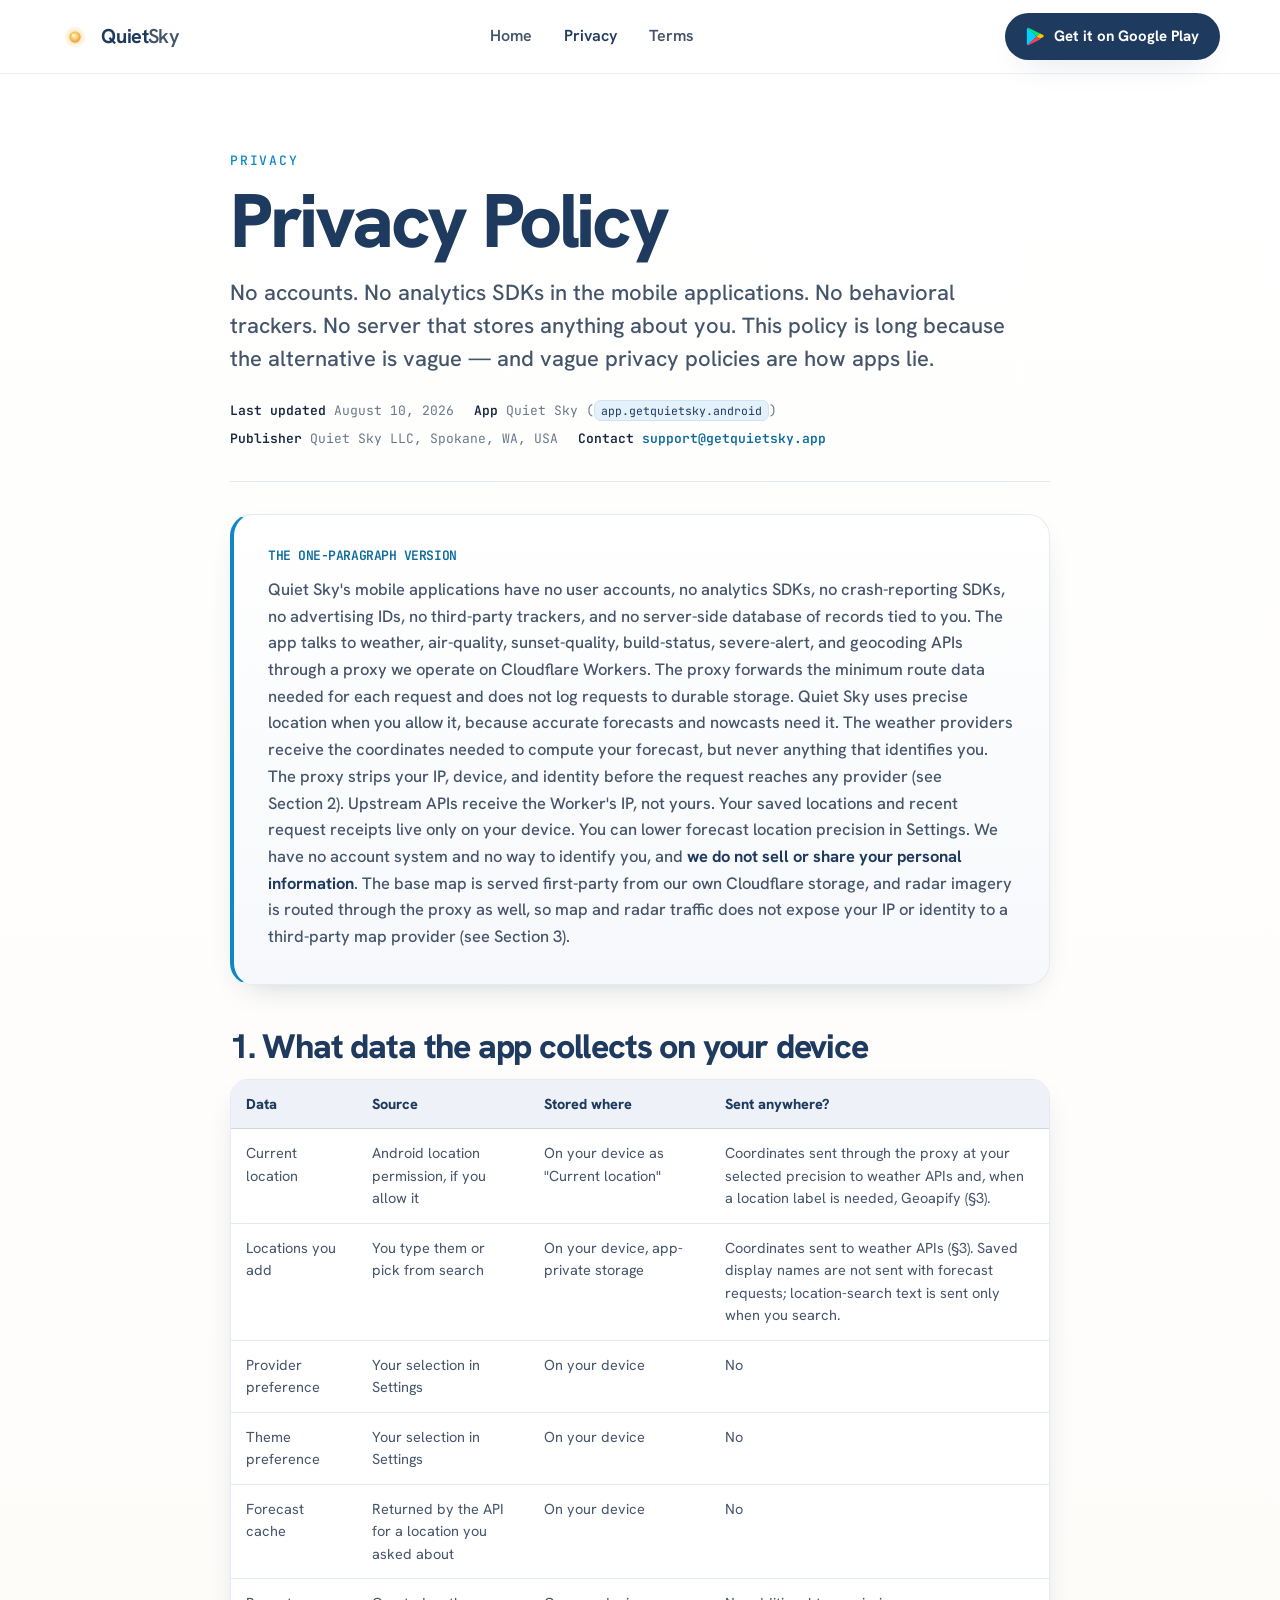
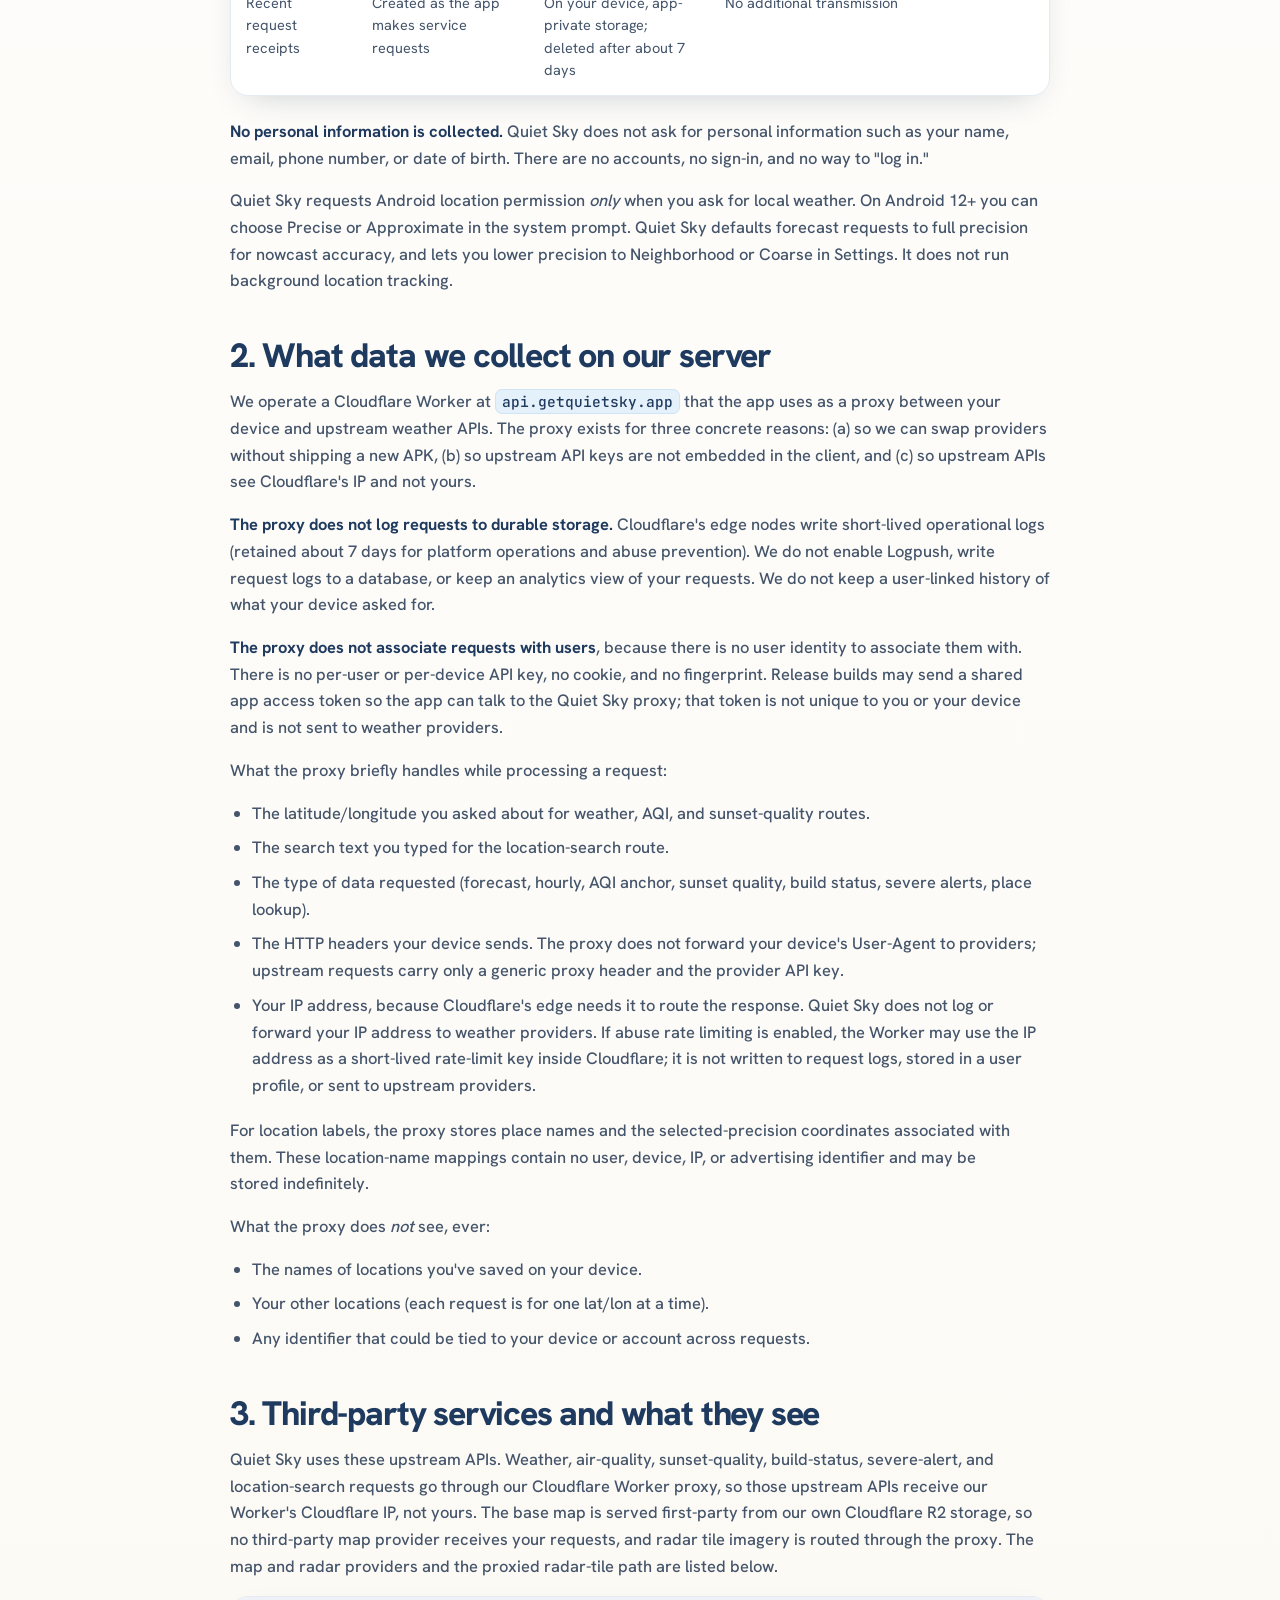
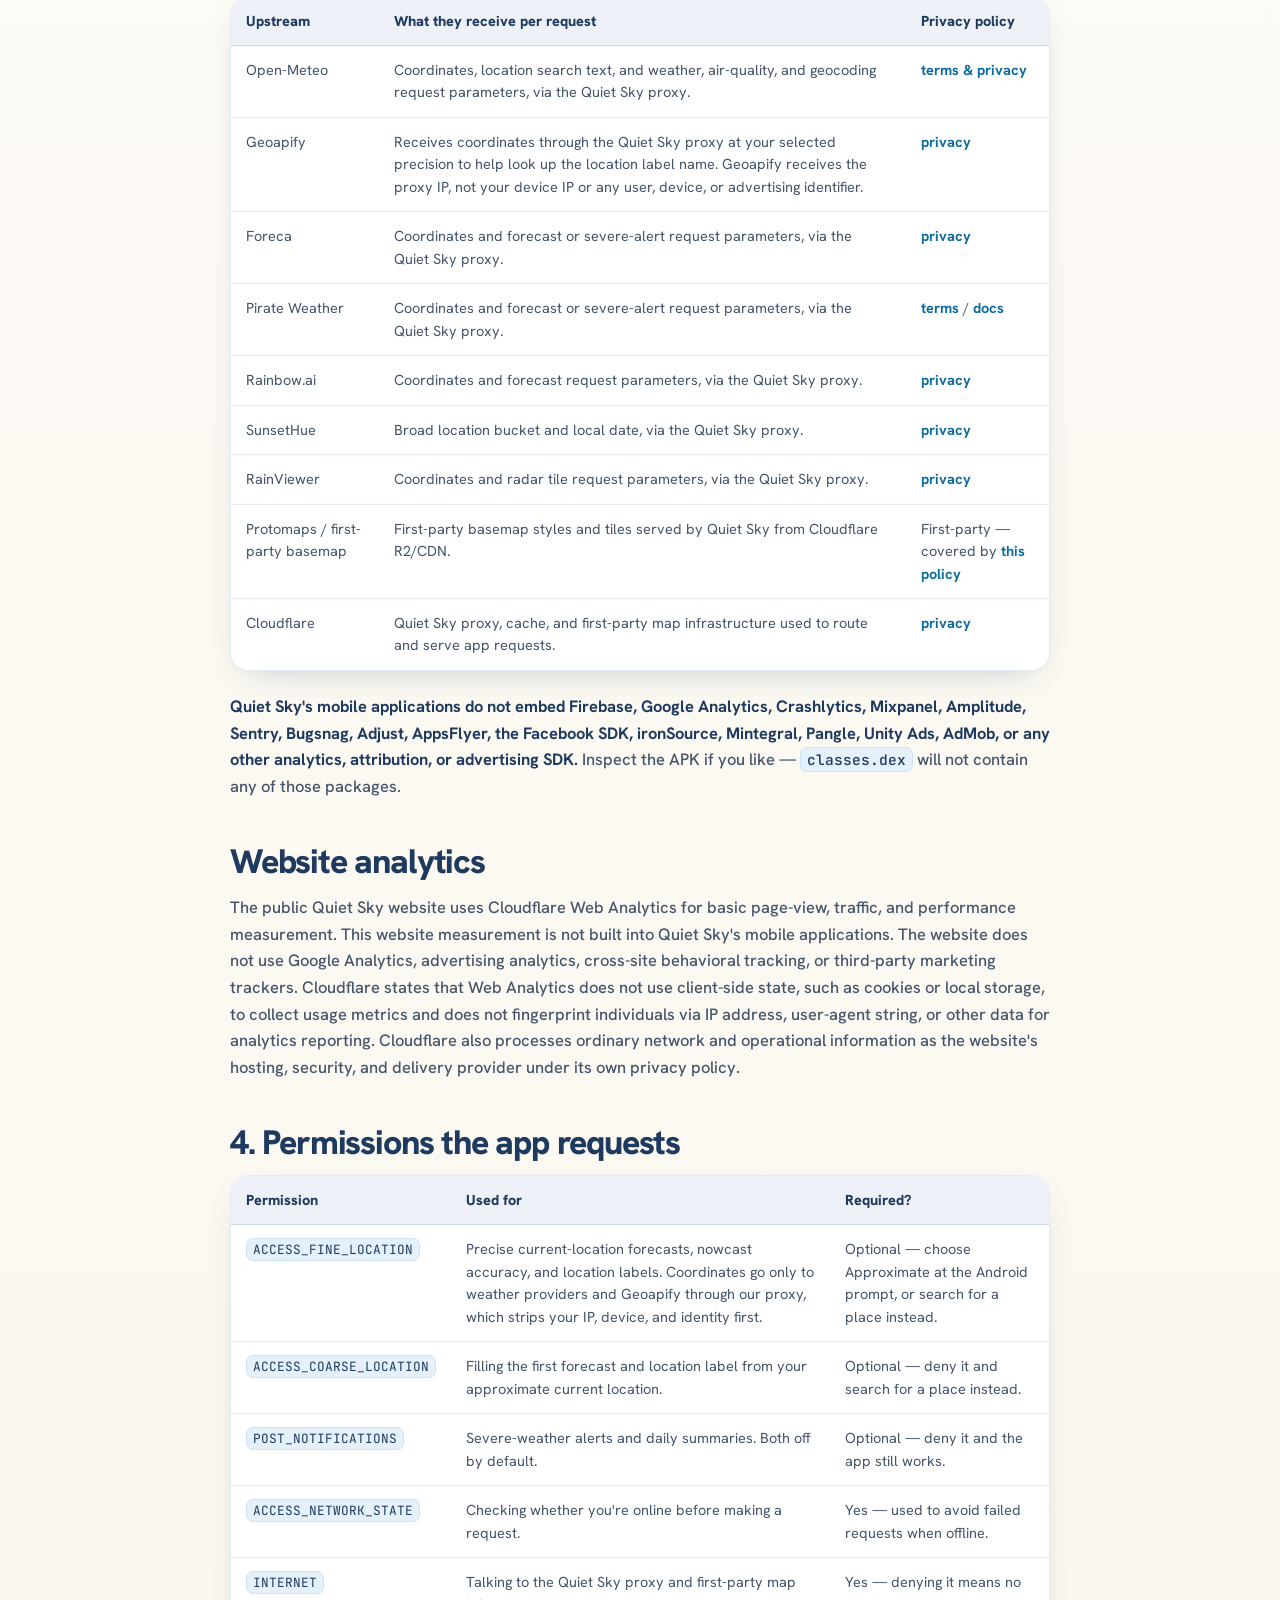
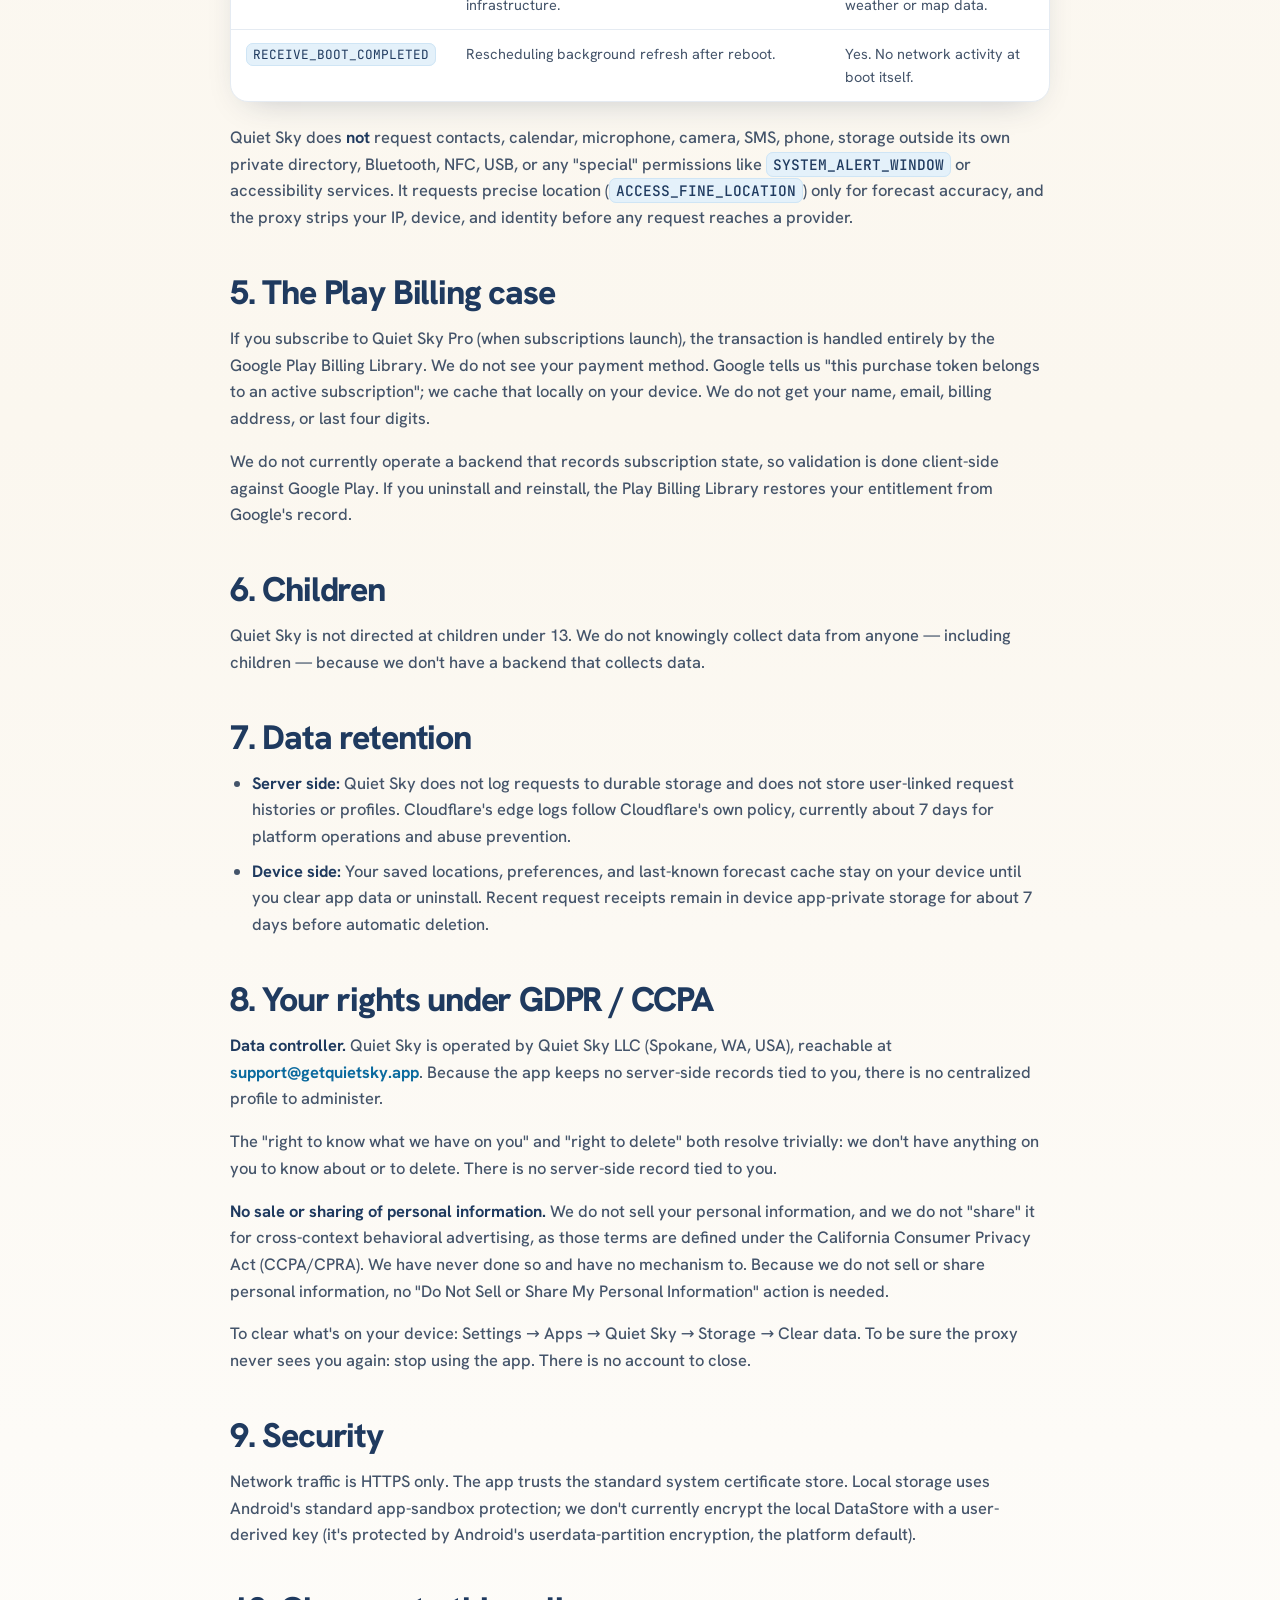
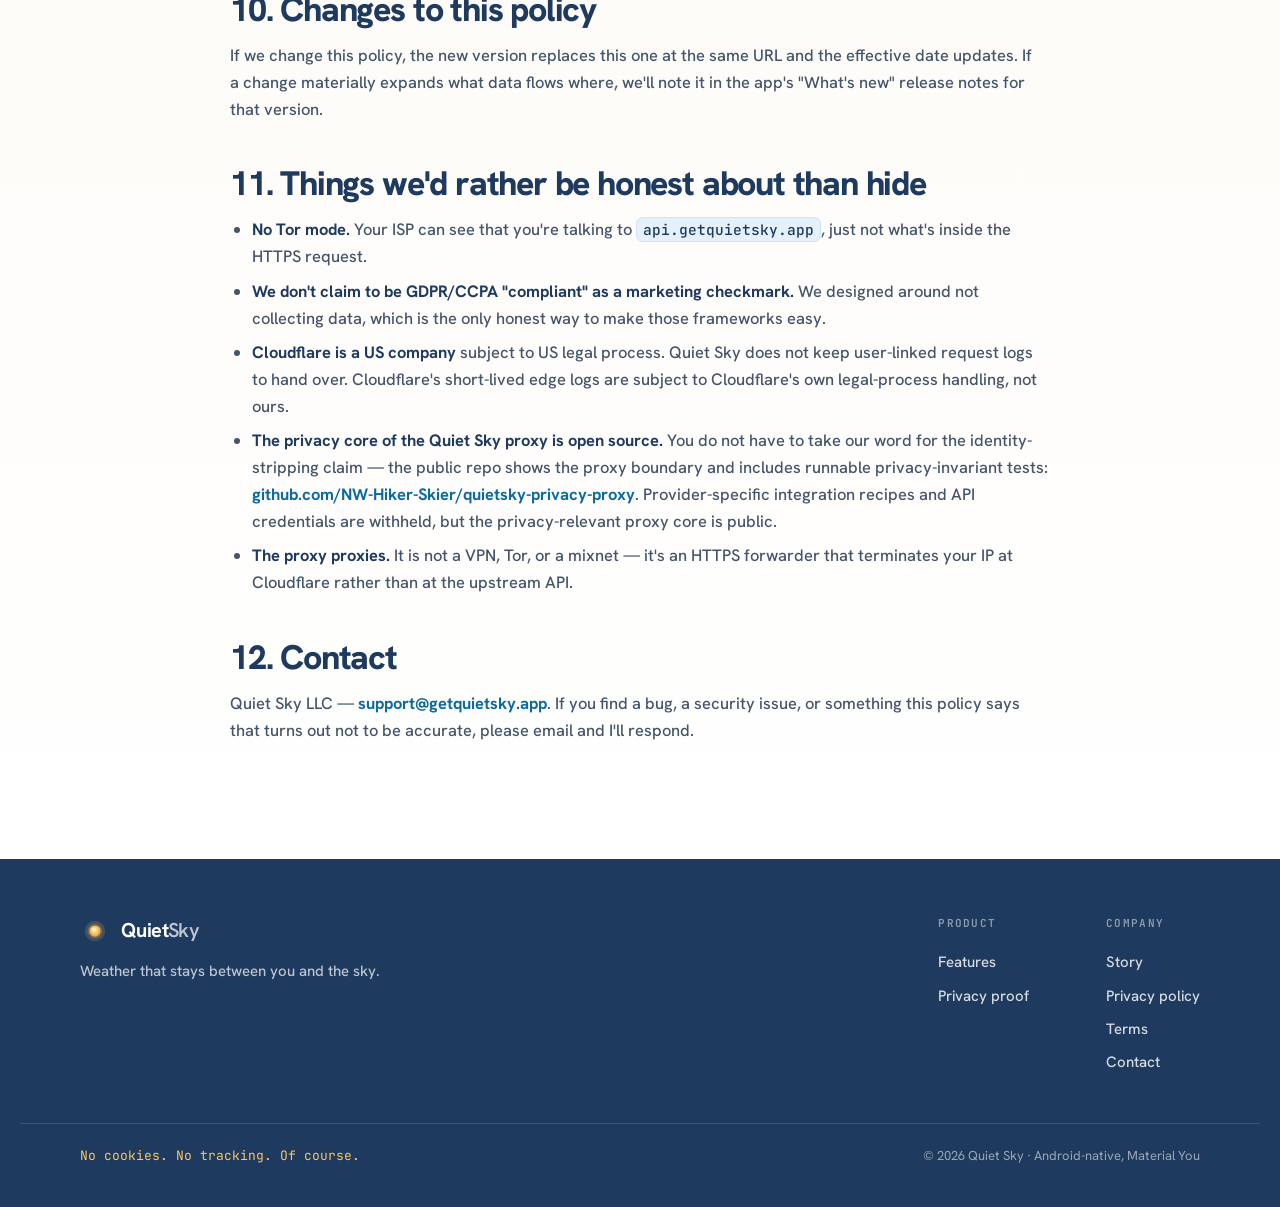
==== commit 08c53acb: "Serve website fonts locally with pinned provenance and validation" ====
--- a/Privacy.html
+++ b/Privacy.html
@@ -10,9 +10,7 @@
 <title>Privacy Policy — Quiet Sky</title>
 <meta name="description" content="Quiet Sky privacy policy. No accounts, no analytics SDKs in the mobile applications, and no server-side records tied to you.">
 <link rel="canonical" href="https://getquietsky.app/Privacy.html">
-<link rel="preconnect" href="https://fonts.googleapis.com">
-<link rel="preconnect" href="https://fonts.gstatic.com" crossorigin>
-<link href="https://fonts.googleapis.com/css2?family=Hanken+Grotesk:wght@400;500;600;700;800&family=JetBrains+Mono:wght@400;500;600&display=swap" rel="stylesheet">
+<link rel="stylesheet" href="fonts.css">
 <link rel="stylesheet" href="styles-bold.css">
 <link rel="stylesheet" href="legal.css">
 </head>
--- a/fonts.css
+++ b/fonts.css
@@ -0,0 +1,102 @@
+/* Self-hosted Google Fonts; unchanged WOFF2 bytes, original Unicode subsets.
+   See assets/fonts/README.md and manifest.json for sources and OFL licenses. */
+
+/* Hanken Grotesk — cyrillic-ext */
+@font-face {
+  font-family: 'Hanken Grotesk';
+  font-style: normal;
+  font-weight: 400 800;
+  font-display: swap;
+  src: url(assets/fonts/hanken-grotesk-v12-cyrillic-ext.woff2) format('woff2');
+  unicode-range: U+0460-052F, U+1C80-1C8A, U+20B4, U+2DE0-2DFF, U+A640-A69F, U+FE2E-FE2F;
+}
+
+/* Hanken Grotesk — vietnamese */
+@font-face {
+  font-family: 'Hanken Grotesk';
+  font-style: normal;
+  font-weight: 400 800;
+  font-display: swap;
+  src: url(assets/fonts/hanken-grotesk-v12-vietnamese.woff2) format('woff2');
+  unicode-range: U+0102-0103, U+0110-0111, U+0128-0129, U+0168-0169, U+01A0-01A1, U+01AF-01B0, U+0300-0301, U+0303-0304, U+0308-0309, U+0323, U+0329, U+1EA0-1EF9, U+20AB;
+}
+
+/* Hanken Grotesk — latin-ext */
+@font-face {
+  font-family: 'Hanken Grotesk';
+  font-style: normal;
+  font-weight: 400 800;
+  font-display: swap;
+  src: url(assets/fonts/hanken-grotesk-v12-latin-ext.woff2) format('woff2');
+  unicode-range: U+0100-02BA, U+02BD-02C5, U+02C7-02CC, U+02CE-02D7, U+02DD-02FF, U+0304, U+0308, U+0329, U+1D00-1DBF, U+1E00-1E9F, U+1EF2-1EFF, U+2020, U+20A0-20AB, U+20AD-20C4, U+2113, U+2C60-2C7F, U+A720-A7FF;
+}
+
+/* Hanken Grotesk — latin */
+@font-face {
+  font-family: 'Hanken Grotesk';
+  font-style: normal;
+  font-weight: 400 800;
+  font-display: swap;
+  src: url(assets/fonts/hanken-grotesk-v12-latin.woff2) format('woff2');
+  unicode-range: U+0000-00FF, U+0131, U+0152-0153, U+02BB-02BC, U+02C6, U+02DA, U+02DC, U+0304, U+0308, U+0329, U+2000-206F, U+20AC, U+2122, U+2191, U+2193, U+2212, U+2215, U+FEFF, U+FFFD;
+}
+
+/* JetBrains Mono — cyrillic-ext */
+@font-face {
+  font-family: 'JetBrains Mono';
+  font-style: normal;
+  font-weight: 400 600;
+  font-display: swap;
+  src: url(assets/fonts/jetbrains-mono-v24-cyrillic-ext.woff2) format('woff2');
+  unicode-range: U+0460-052F, U+1C80-1C8A, U+20B4, U+2DE0-2DFF, U+A640-A69F, U+FE2E-FE2F;
+}
+
+/* JetBrains Mono — cyrillic */
+@font-face {
+  font-family: 'JetBrains Mono';
+  font-style: normal;
+  font-weight: 400 600;
+  font-display: swap;
+  src: url(assets/fonts/jetbrains-mono-v24-cyrillic.woff2) format('woff2');
+  unicode-range: U+0301, U+0400-045F, U+0490-0491, U+04B0-04B1, U+2116;
+}
+
+/* JetBrains Mono — greek */
+@font-face {
+  font-family: 'JetBrains Mono';
+  font-style: normal;
+  font-weight: 400 600;
+  font-display: swap;
+  src: url(assets/fonts/jetbrains-mono-v24-greek.woff2) format('woff2');
+  unicode-range: U+0370-0377, U+037A-037F, U+0384-038A, U+038C, U+038E-03A1, U+03A3-03FF;
+}
+
+/* JetBrains Mono — vietnamese */
+@font-face {
+  font-family: 'JetBrains Mono';
+  font-style: normal;
+  font-weight: 400 600;
+  font-display: swap;
+  src: url(assets/fonts/jetbrains-mono-v24-vietnamese.woff2) format('woff2');
+  unicode-range: U+0102-0103, U+0110-0111, U+0128-0129, U+0168-0169, U+01A0-01A1, U+01AF-01B0, U+0300-0301, U+0303-0304, U+0308-0309, U+0323, U+0329, U+1EA0-1EF9, U+20AB;
+}
+
+/* JetBrains Mono — latin-ext */
+@font-face {
+  font-family: 'JetBrains Mono';
+  font-style: normal;
+  font-weight: 400 600;
+  font-display: swap;
+  src: url(assets/fonts/jetbrains-mono-v24-latin-ext.woff2) format('woff2');
+  unicode-range: U+0100-02BA, U+02BD-02C5, U+02C7-02CC, U+02CE-02D7, U+02DD-02FF, U+0304, U+0308, U+0329, U+1D00-1DBF, U+1E00-1E9F, U+1EF2-1EFF, U+2020, U+20A0-20AB, U+20AD-20C4, U+2113, U+2C60-2C7F, U+A720-A7FF;
+}
+
+/* JetBrains Mono — latin */
+@font-face {
+  font-family: 'JetBrains Mono';
+  font-style: normal;
+  font-weight: 400 600;
+  font-display: swap;
+  src: url(assets/fonts/jetbrains-mono-v24-latin.woff2) format('woff2');
+  unicode-range: U+0000-00FF, U+0131, U+0152-0153, U+02BB-02BC, U+02C6, U+02DA, U+02DC, U+0304, U+0308, U+0329, U+2000-206F, U+20AC, U+2122, U+2191, U+2193, U+2212, U+2215, U+FEFF, U+FFFD;
+}
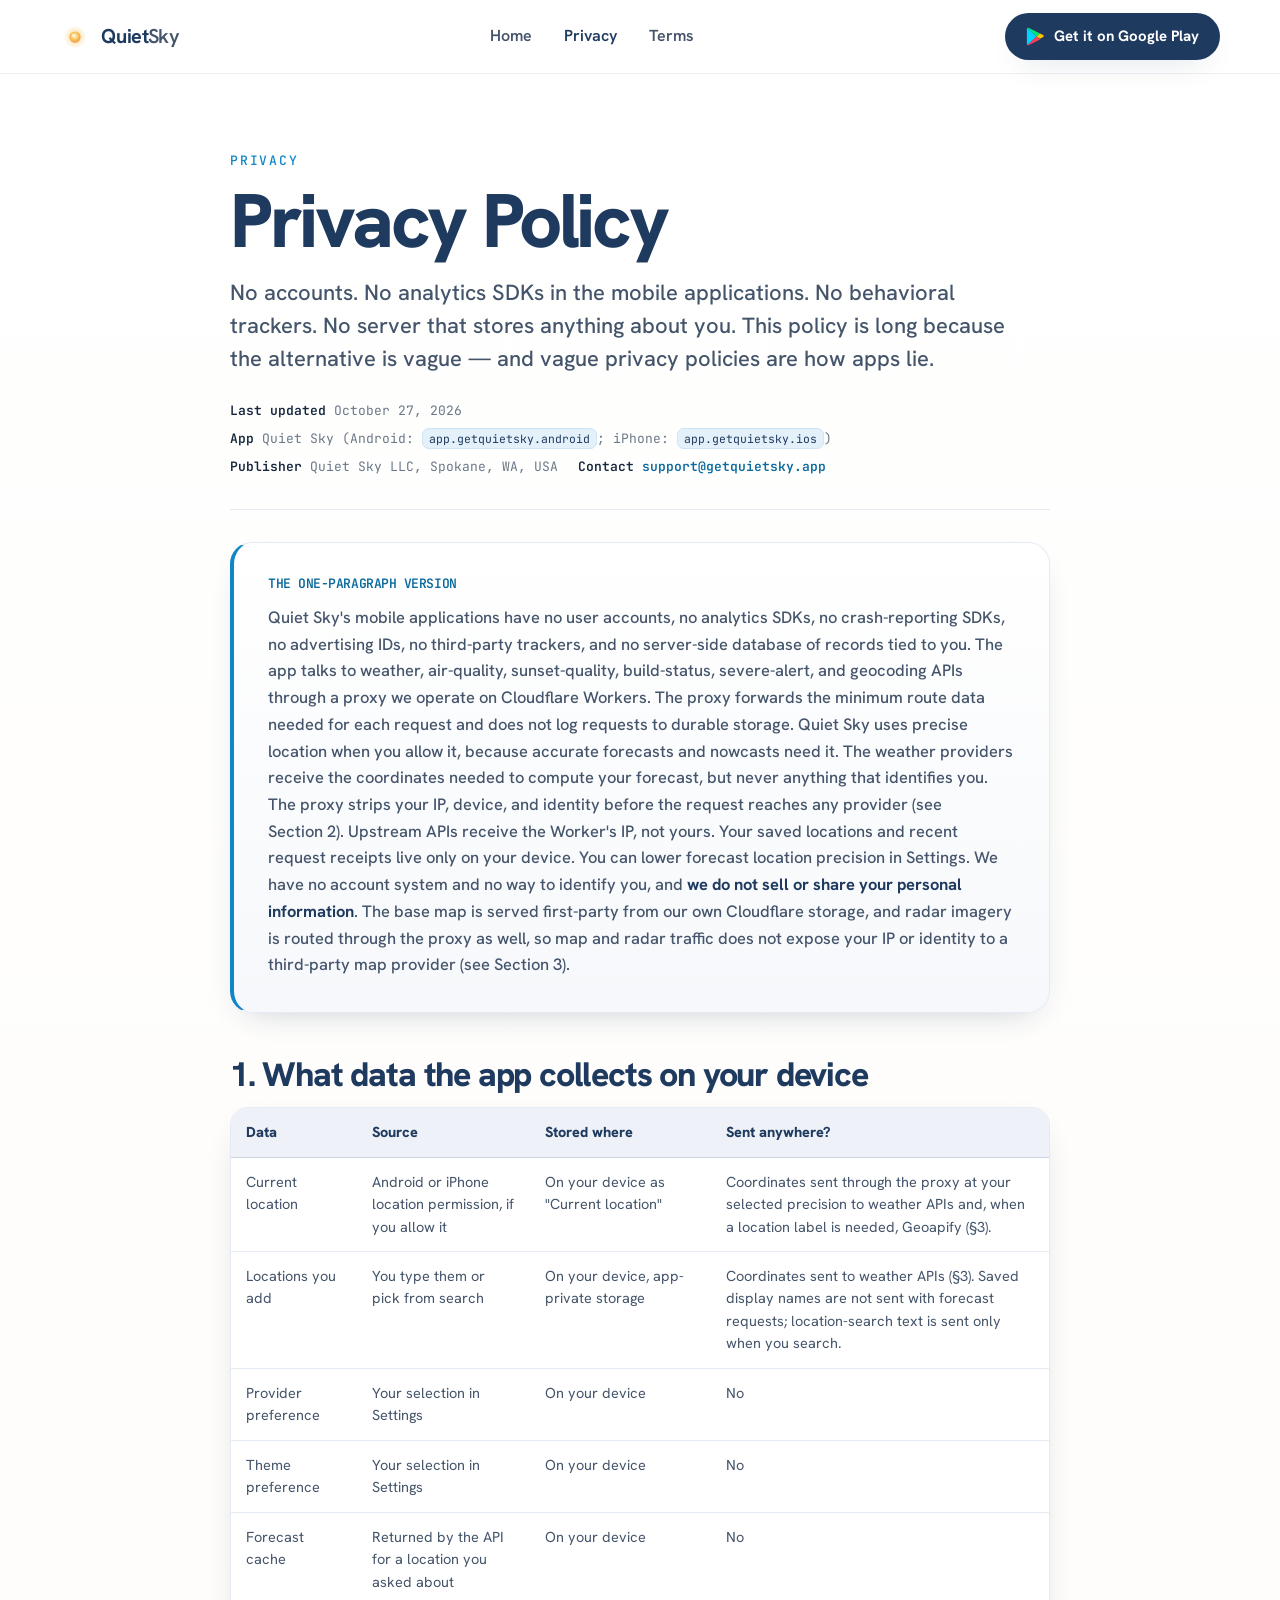
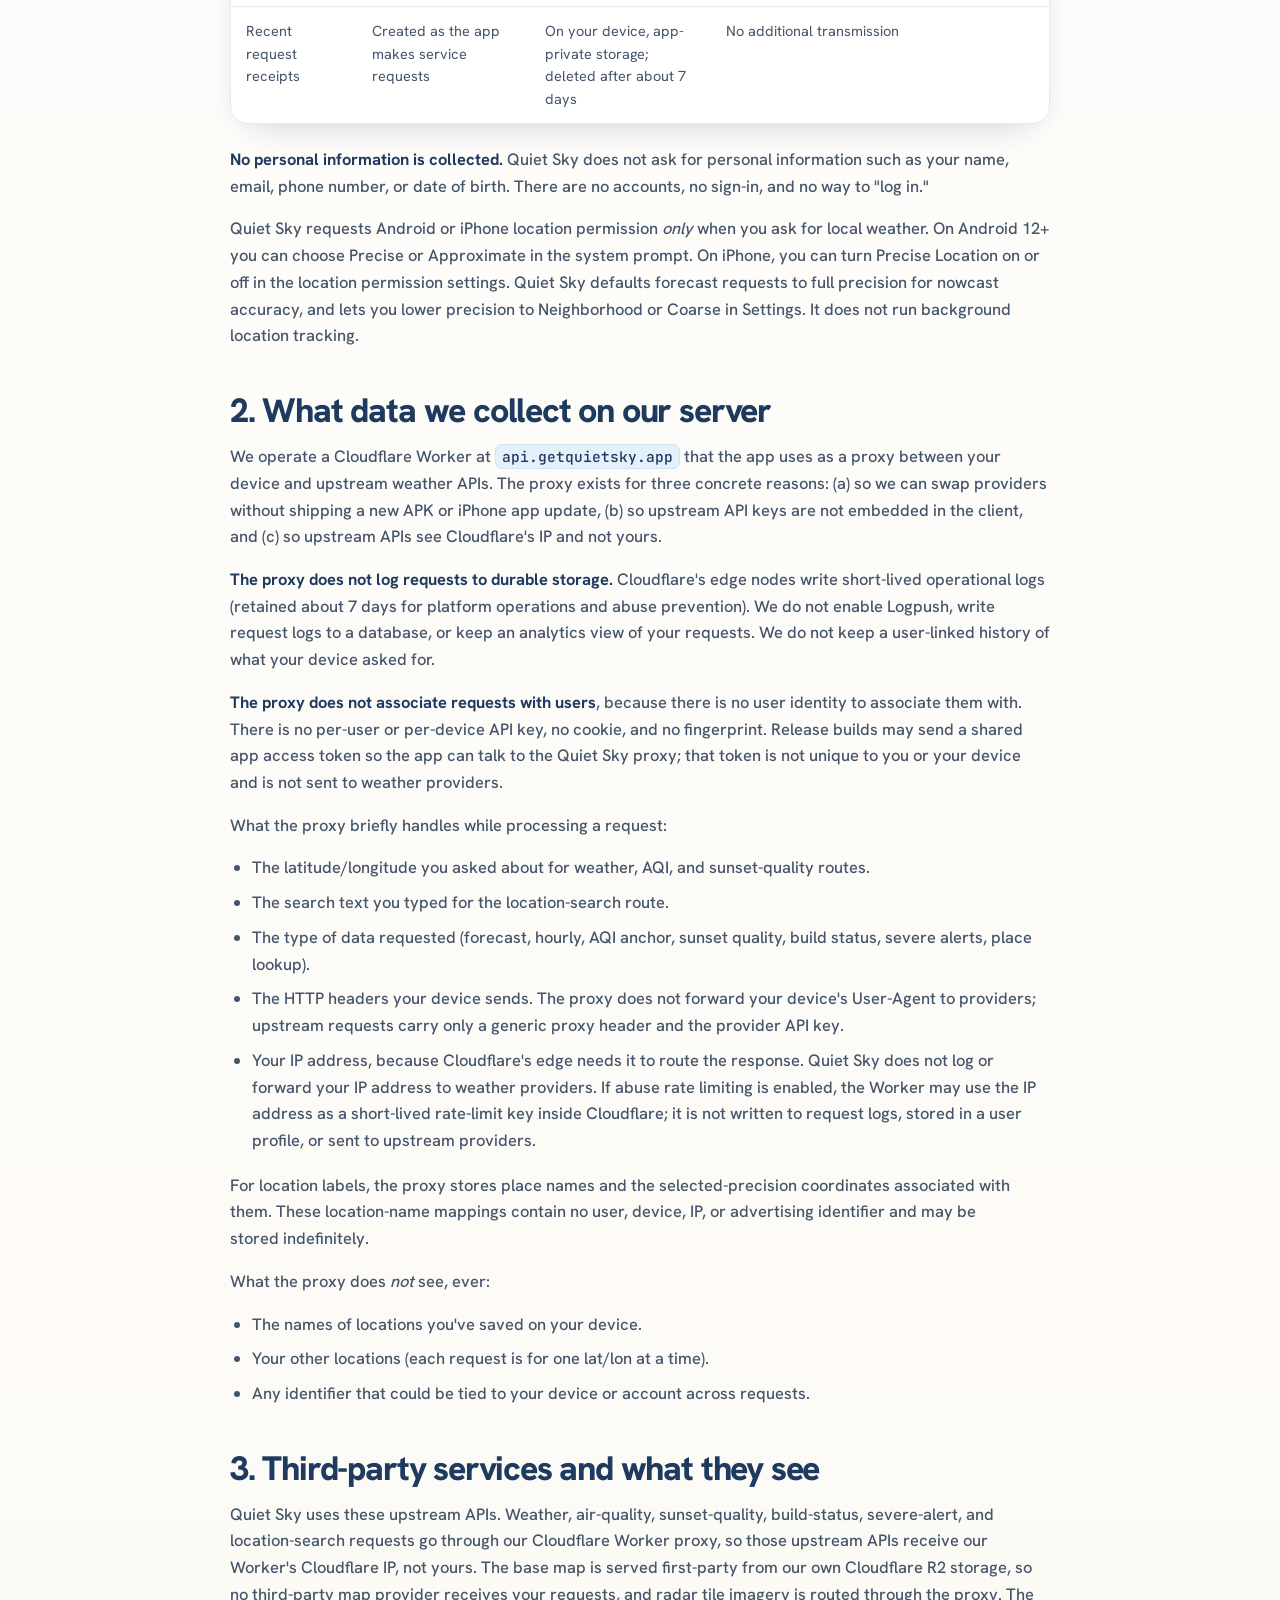
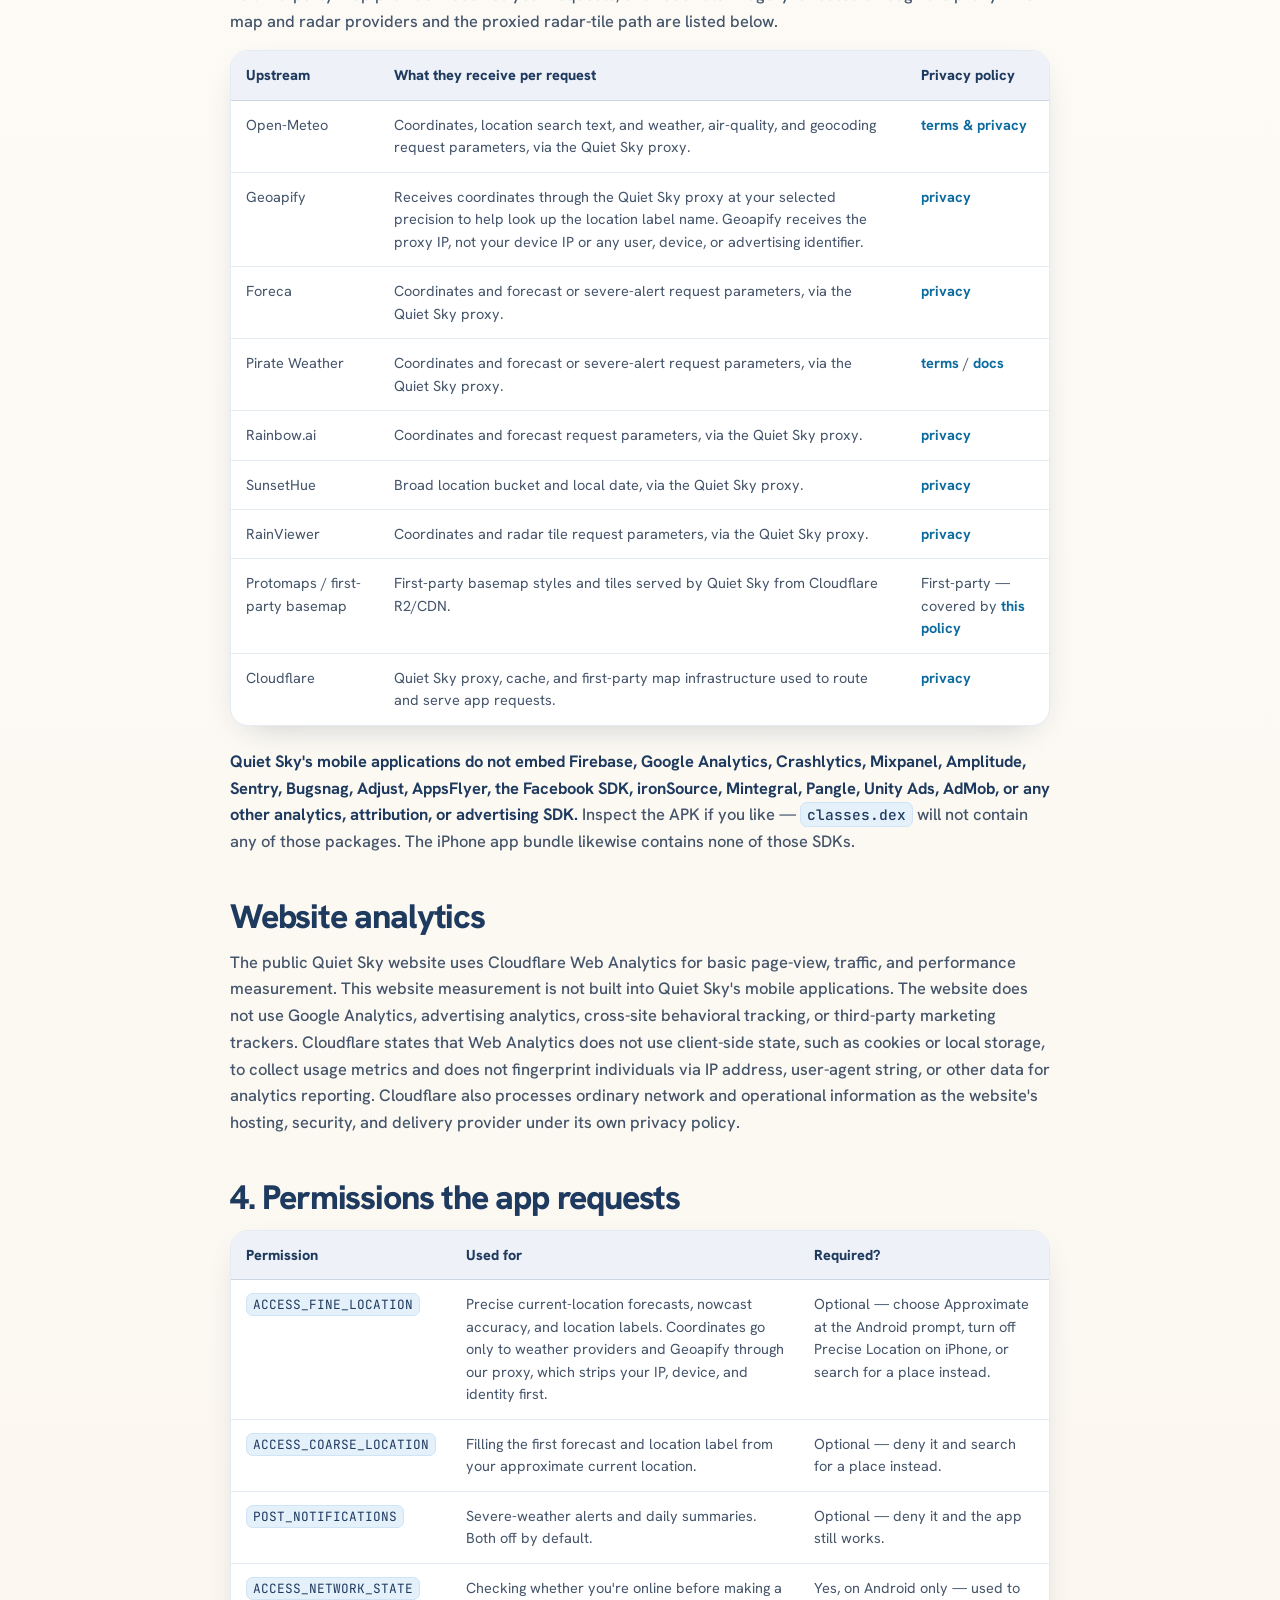
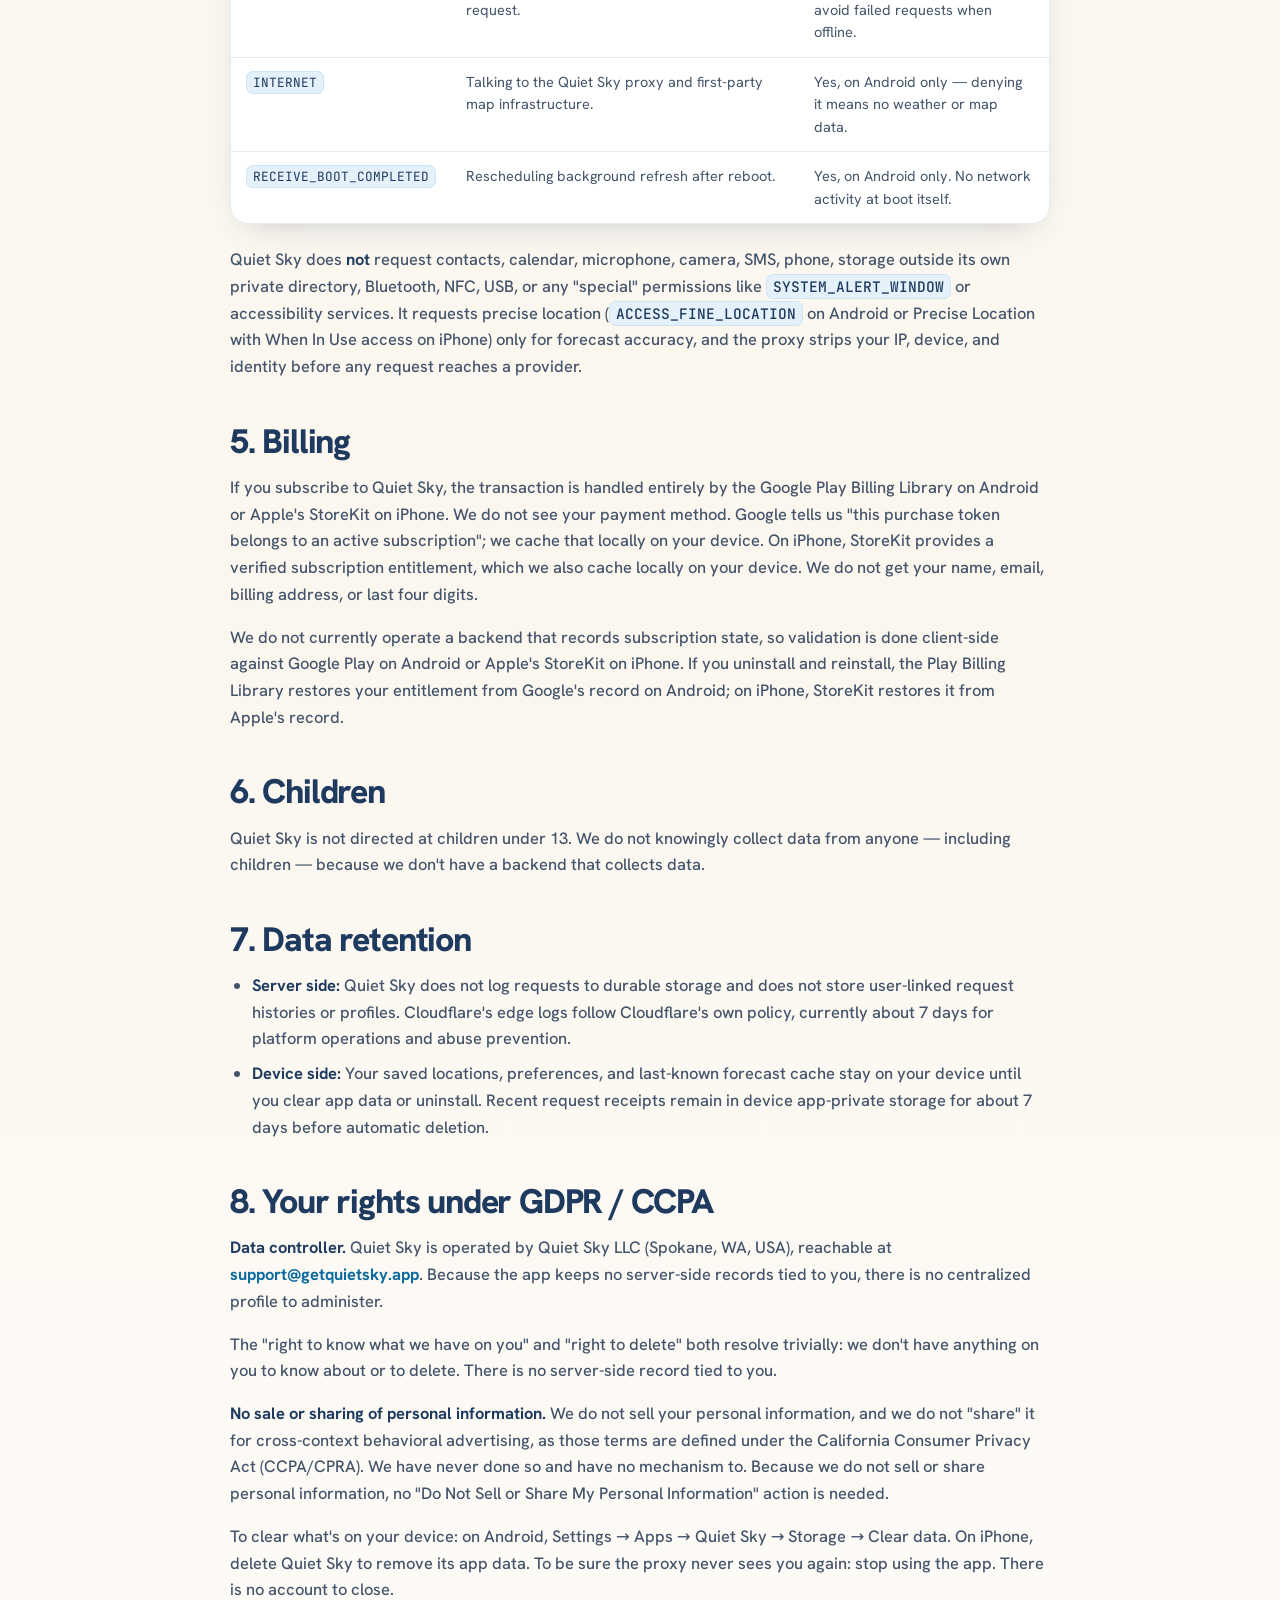
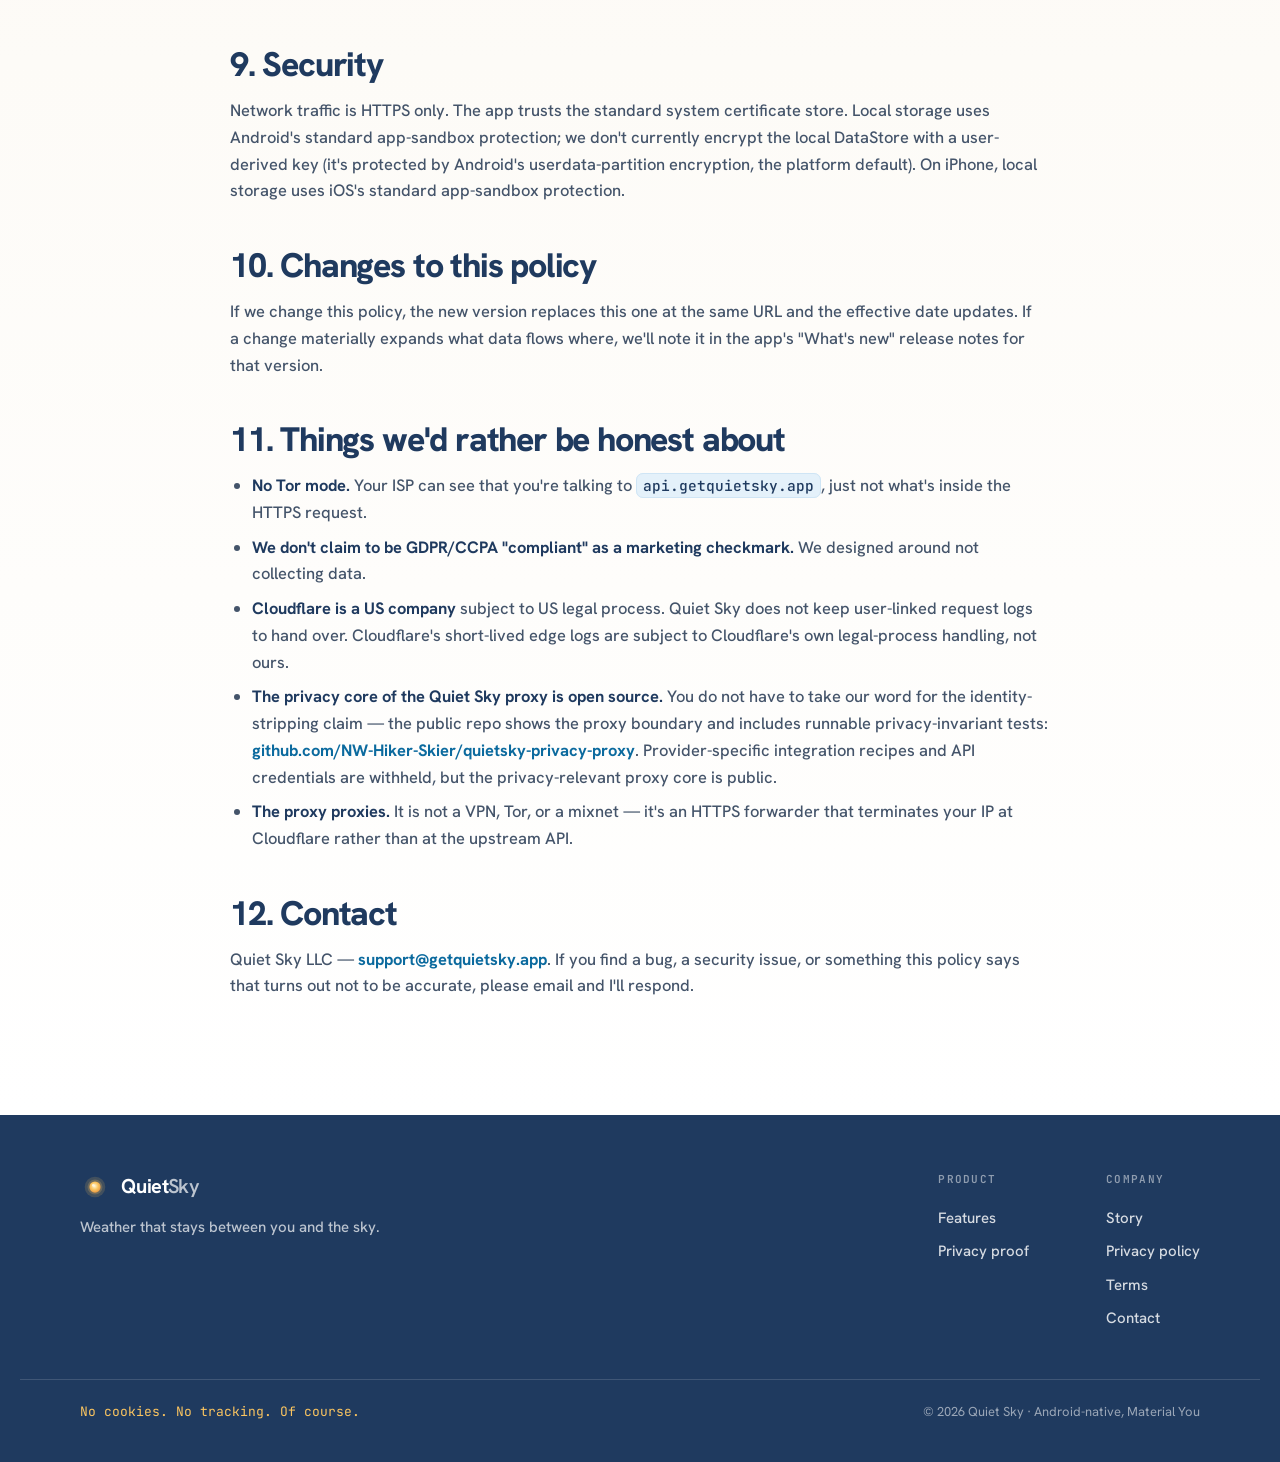
==== commit 4f4ae72c: "Update privacy policy for iPhone and Apple billing" ====
--- a/Privacy.html
+++ b/Privacy.html
@@ -25,8 +25,8 @@
     <h1>Privacy Policy</h1>
     <p class="qs-lede">No accounts. No analytics SDKs in the mobile applications. No behavioral trackers. No server that stores anything about you. This policy is long because the alternative is vague&nbsp;— and vague privacy policies are how apps lie.</p>
     <div class="qs-meta">
-      <span><strong>Last updated</strong> August 10, 2026</span>
-      <span><strong>App</strong> Quiet Sky (<code>app.getquietsky.android</code>)</span>
+      <span><strong>Last updated</strong> October 27, 2026</span>
+      <span><strong>App</strong> Quiet Sky (Android: <code>app.getquietsky.android</code>; iPhone: <code>app.getquietsky.ios</code>)</span>
       <span><strong>Publisher</strong> Quiet Sky LLC, Spokane, WA, USA</span>
       <span><strong>Contact</strong> <a href="mailto:support@getquietsky.app">support@getquietsky.app</a></span>
     </div>
@@ -42,7 +42,7 @@
     <table>
       <thead><tr><th>Data</th><th>Source</th><th>Stored where</th><th>Sent anywhere?</th></tr></thead>
       <tbody>
-        <tr><td>Current location</td><td>Android location permission, if you allow it</td><td>On your device as "Current location"</td><td>Coordinates sent through the proxy at your selected precision to weather APIs and, when a location label is needed, Geoapify (§3).</td></tr>
+        <tr><td>Current location</td><td>Android or iPhone location permission, if you allow it</td><td>On your device as "Current location"</td><td>Coordinates sent through the proxy at your selected precision to weather APIs and, when a location label is needed, Geoapify (§3).</td></tr>
         <tr><td>Locations you add</td><td>You type them or pick from search</td><td>On your device, app-private storage</td><td>Coordinates sent to weather APIs (§3). Saved display names are not sent with forecast requests; location-search text is sent only when you search.</td></tr>
         <tr><td>Provider preference</td><td>Your selection in Settings</td><td>On your device</td><td>No</td></tr>
         <tr><td>Theme preference</td><td>Your selection in Settings</td><td>On your device</td><td>No</td></tr>
@@ -52,10 +52,10 @@
     </table>
     </div>
     <p><strong>No personal information is collected.</strong> Quiet Sky does not ask for personal information such as your name, email, phone number, or date of birth. There are no accounts, no sign-in, and no way to "log in."</p>
-    <p>Quiet Sky requests Android location permission <em>only</em> when you ask for local weather. On Android 12+ you can choose Precise or Approximate in the system prompt. Quiet Sky defaults forecast requests to full precision for nowcast accuracy, and lets you lower precision to Neighborhood or Coarse in Settings. It does not run background location tracking.</p>
+    <p>Quiet Sky requests Android or iPhone location permission <em>only</em> when you ask for local weather. On Android 12+ you can choose Precise or Approximate in the system prompt. On iPhone, you can turn Precise Location on or off in the location permission settings. Quiet Sky defaults forecast requests to full precision for nowcast accuracy, and lets you lower precision to Neighborhood or Coarse in Settings. It does not run background location tracking.</p>
 
     <h2 id="s2">2. What data we collect on our server</h2>
-    <p>We operate a Cloudflare Worker at <code>api.getquietsky.app</code> that the app uses as a proxy between your device and upstream weather APIs. The proxy exists for three concrete reasons: (a) so we can swap providers without shipping a new APK, (b) so upstream API keys are not embedded in the client, and (c) so upstream APIs see Cloudflare's IP and not yours.</p>
+    <p>We operate a Cloudflare Worker at <code>api.getquietsky.app</code> that the app uses as a proxy between your device and upstream weather APIs. The proxy exists for three concrete reasons: (a) so we can swap providers without shipping a new APK or iPhone app update, (b) so upstream API keys are not embedded in the client, and (c) so upstream APIs see Cloudflare's IP and not yours.</p>
     <p><strong>The proxy does not log requests to durable storage.</strong> Cloudflare's edge nodes write short-lived operational logs (retained about 7 days for platform operations and abuse prevention). We do not enable Logpush, write request logs to a database, or keep an analytics view of your requests. We do not keep a user-linked history of what your device asked for.</p>
     <p><strong>The proxy does not associate requests with users</strong>, because there is no user identity to associate them with. There is no per-user or per-device API key, no cookie, and no fingerprint. Release builds may send a shared app access token so the app can talk to the Quiet Sky proxy; that token is not unique to you or your device and is not sent to weather providers.</p>
     <p>What the proxy briefly handles while processing a request:</p>
@@ -92,7 +92,7 @@
       </tbody>
     </table>
     </div>
-    <p><strong>Quiet Sky's mobile applications do not embed Firebase, Google Analytics, Crashlytics, Mixpanel, Amplitude, Sentry, Bugsnag, Adjust, AppsFlyer, the Facebook SDK, ironSource, Mintegral, Pangle, Unity Ads, AdMob, or any other analytics, attribution, or advertising SDK.</strong> Inspect the APK if you like&nbsp;— <code>classes.dex</code> will not contain any of those packages.</p>
+    <p><strong>Quiet Sky's mobile applications do not embed Firebase, Google Analytics, Crashlytics, Mixpanel, Amplitude, Sentry, Bugsnag, Adjust, AppsFlyer, the Facebook SDK, ironSource, Mintegral, Pangle, Unity Ads, AdMob, or any other analytics, attribution, or advertising SDK.</strong> Inspect the APK if you like&nbsp;— <code>classes.dex</code> will not contain any of those packages. The iPhone app bundle likewise contains none of those SDKs.</p>
 
     <h2 id="website-analytics">Website analytics</h2>
     <p>The public Quiet Sky website uses Cloudflare Web Analytics for basic page-view, traffic, and performance measurement. This website measurement is not built into Quiet Sky's mobile applications. The website does not use Google Analytics, advertising analytics, cross-site behavioral tracking, or third-party marketing trackers. Cloudflare states that Web Analytics does not use client-side state, such as cookies or local storage, to collect usage metrics and does not fingerprint individuals via IP address, user-agent string, or other data for analytics reporting. Cloudflare also processes ordinary network and operational information as the website's hosting, security, and delivery provider under its own privacy policy.</p>
@@ -102,20 +102,20 @@
     <table>
       <thead><tr><th>Permission</th><th>Used for</th><th>Required?</th></tr></thead>
       <tbody>
-        <tr><td><code>ACCESS_FINE_LOCATION</code></td><td>Precise current-location forecasts, nowcast accuracy, and location labels. Coordinates go only to weather providers and Geoapify through our proxy, which strips your IP, device, and identity first.</td><td>Optional&nbsp;— choose Approximate at the Android prompt, or search for a place instead.</td></tr>
+        <tr><td><code>ACCESS_FINE_LOCATION</code></td><td>Precise current-location forecasts, nowcast accuracy, and location labels. Coordinates go only to weather providers and Geoapify through our proxy, which strips your IP, device, and identity first.</td><td>Optional&nbsp;— choose Approximate at the Android prompt, turn off Precise Location on iPhone, or search for a place instead.</td></tr>
         <tr><td><code>ACCESS_COARSE_LOCATION</code></td><td>Filling the first forecast and location label from your approximate current location.</td><td>Optional&nbsp;— deny it and search for a place instead.</td></tr>
         <tr><td><code>POST_NOTIFICATIONS</code></td><td>Severe-weather alerts and daily summaries. Both off by default.</td><td>Optional&nbsp;— deny it and the app still works.</td></tr>
-        <tr><td><code>ACCESS_NETWORK_STATE</code></td><td>Checking whether you're online before making a request.</td><td>Yes&nbsp;— used to avoid failed requests when offline.</td></tr>
-        <tr><td><code>INTERNET</code></td><td>Talking to the Quiet Sky proxy and first-party map infrastructure.</td><td>Yes&nbsp;— denying it means no weather or map data.</td></tr>
-        <tr><td><code>RECEIVE_BOOT_COMPLETED</code></td><td>Rescheduling background refresh after reboot.</td><td>Yes. No network activity at boot itself.</td></tr>
+        <tr><td><code>ACCESS_NETWORK_STATE</code></td><td>Checking whether you're online before making a request.</td><td>Yes, on Android only&nbsp;— used to avoid failed requests when offline.</td></tr>
+        <tr><td><code>INTERNET</code></td><td>Talking to the Quiet Sky proxy and first-party map infrastructure.</td><td>Yes, on Android only&nbsp;— denying it means no weather or map data.</td></tr>
+        <tr><td><code>RECEIVE_BOOT_COMPLETED</code></td><td>Rescheduling background refresh after reboot.</td><td>Yes, on Android only. No network activity at boot itself.</td></tr>
       </tbody>
     </table>
     </div>
-    <p>Quiet Sky does <strong>not</strong> request contacts, calendar, microphone, camera, SMS, phone, storage outside its own private directory, Bluetooth, NFC, USB, or any "special" permissions like <code>SYSTEM_ALERT_WINDOW</code> or accessibility services. It requests precise location (<code>ACCESS_FINE_LOCATION</code>) only for forecast accuracy, and the proxy strips your IP, device, and identity before any request reaches a provider.</p>
+    <p>Quiet Sky does <strong>not</strong> request contacts, calendar, microphone, camera, SMS, phone, storage outside its own private directory, Bluetooth, NFC, USB, or any "special" permissions like <code>SYSTEM_ALERT_WINDOW</code> or accessibility services. It requests precise location (<code>ACCESS_FINE_LOCATION</code> on Android or Precise Location with When In Use access on iPhone) only for forecast accuracy, and the proxy strips your IP, device, and identity before any request reaches a provider.</p>
 
-    <h2 id="s5">5. The Play Billing case</h2>
-    <p>If you subscribe to Quiet Sky Pro (when subscriptions launch), the transaction is handled entirely by the Google Play Billing Library. We do not see your payment method. Google tells us "this purchase token belongs to an active subscription"; we cache that locally on your device. We do not get your name, email, billing address, or last four digits.</p>
-    <p>We do not currently operate a backend that records subscription state, so validation is done client-side against Google Play. If you uninstall and reinstall, the Play Billing Library restores your entitlement from Google's record.</p>
+    <h2 id="s5">5. Billing</h2>
+    <p>If you subscribe to Quiet Sky, the transaction is handled entirely by the Google Play Billing Library on Android or Apple's StoreKit on iPhone. We do not see your payment method. Google tells us "this purchase token belongs to an active subscription"; we cache that locally on your device. On iPhone, StoreKit provides a verified subscription entitlement, which we also cache locally on your device. We do not get your name, email, billing address, or last four digits.</p>
+    <p>We do not currently operate a backend that records subscription state, so validation is done client-side against Google Play on Android or Apple's StoreKit on iPhone. If you uninstall and reinstall, the Play Billing Library restores your entitlement from Google's record on Android; on iPhone, StoreKit restores it from Apple's record.</p>
 
     <h2 id="s6">6. Children</h2>
     <p>Quiet Sky is not directed at children under 13. We do not knowingly collect data from anyone&nbsp;— including children&nbsp;— because we don't have a backend that collects data.</p>
@@ -130,18 +130,18 @@
     <p><strong>Data controller.</strong> Quiet Sky is operated by Quiet Sky LLC (Spokane, WA, USA), reachable at <a href="mailto:support@getquietsky.app">support@getquietsky.app</a>. Because the app keeps no server-side records tied to you, there is no centralized profile to administer.</p>
     <p>The "right to know what we have on you" and "right to delete" both resolve trivially: we don't have anything on you to know about or to delete. There is no server-side record tied to you.</p>
     <p><strong>No sale or sharing of personal information.</strong> We do not sell your personal information, and we do not "share" it for cross-context behavioral advertising, as those terms are defined under the California Consumer Privacy Act (CCPA/CPRA). We have never done so and have no mechanism to. Because we do not sell or share personal information, no "Do Not Sell or Share My Personal Information" action is needed.</p>
-    <p>To clear what's on your device: Settings → Apps → Quiet Sky → Storage → Clear data. To be sure the proxy never sees you again: stop using the app. There is no account to close.</p>
+    <p>To clear what's on your device: on Android, Settings → Apps → Quiet Sky → Storage → Clear data. On iPhone, delete Quiet Sky to remove its app data. To be sure the proxy never sees you again: stop using the app. There is no account to close.</p>
 
     <h2 id="s9">9. Security</h2>
-    <p>Network traffic is HTTPS only. The app trusts the standard system certificate store. Local storage uses Android's standard app-sandbox protection; we don't currently encrypt the local DataStore with a user-derived key (it's protected by Android's userdata-partition encryption, the platform default).</p>
+    <p>Network traffic is HTTPS only. The app trusts the standard system certificate store. Local storage uses Android's standard app-sandbox protection; we don't currently encrypt the local DataStore with a user-derived key (it's protected by Android's userdata-partition encryption, the platform default). On iPhone, local storage uses iOS's standard app-sandbox protection.</p>
 
     <h2 id="s10">10. Changes to this policy</h2>
     <p>If we change this policy, the new version replaces this one at the same URL and the effective date updates. If a change materially expands what data flows where, we'll note it in the app's "What's new" release notes for that version.</p>
 
-    <h2 id="s11">11. Things we'd rather be honest about than hide</h2>
+    <h2 id="s11">11. Things we'd rather be honest about</h2>
     <ul>
       <li><strong>No Tor mode.</strong> Your ISP can see that you're talking to <code>api.getquietsky.app</code>, just not what's inside the HTTPS request.</li>
-      <li><strong>We don't claim to be GDPR/CCPA "compliant" as a marketing checkmark.</strong> We designed around not collecting data, which is the only honest way to make those frameworks easy.</li>
+      <li><strong>We don't claim to be GDPR/CCPA "compliant" as a marketing checkmark.</strong> We designed around not collecting data.</li>
       <li><strong>Cloudflare is a US company</strong> subject to US legal process. Quiet Sky does not keep user-linked request logs to hand over. Cloudflare's short-lived edge logs are subject to Cloudflare's own legal-process handling, not ours.</li>
       <li><strong>The privacy core of the Quiet Sky proxy is open source.</strong> You do not have to take our word for the identity-stripping claim — the public repo shows the proxy boundary and includes runnable privacy-invariant tests: <a href="https://github.com/NW-Hiker-Skier/quietsky-privacy-proxy">github.com/NW-Hiker-Skier/quietsky-privacy-proxy</a>. Provider-specific integration recipes and API credentials are withheld, but the privacy-relevant proxy core is public.</li>
       <li><strong>The proxy proxies.</strong> It is not a VPN, Tor, or a mixnet&nbsp;— it's an HTTPS forwarder that terminates your IP at Cloudflare rather than at the upstream API.</li>
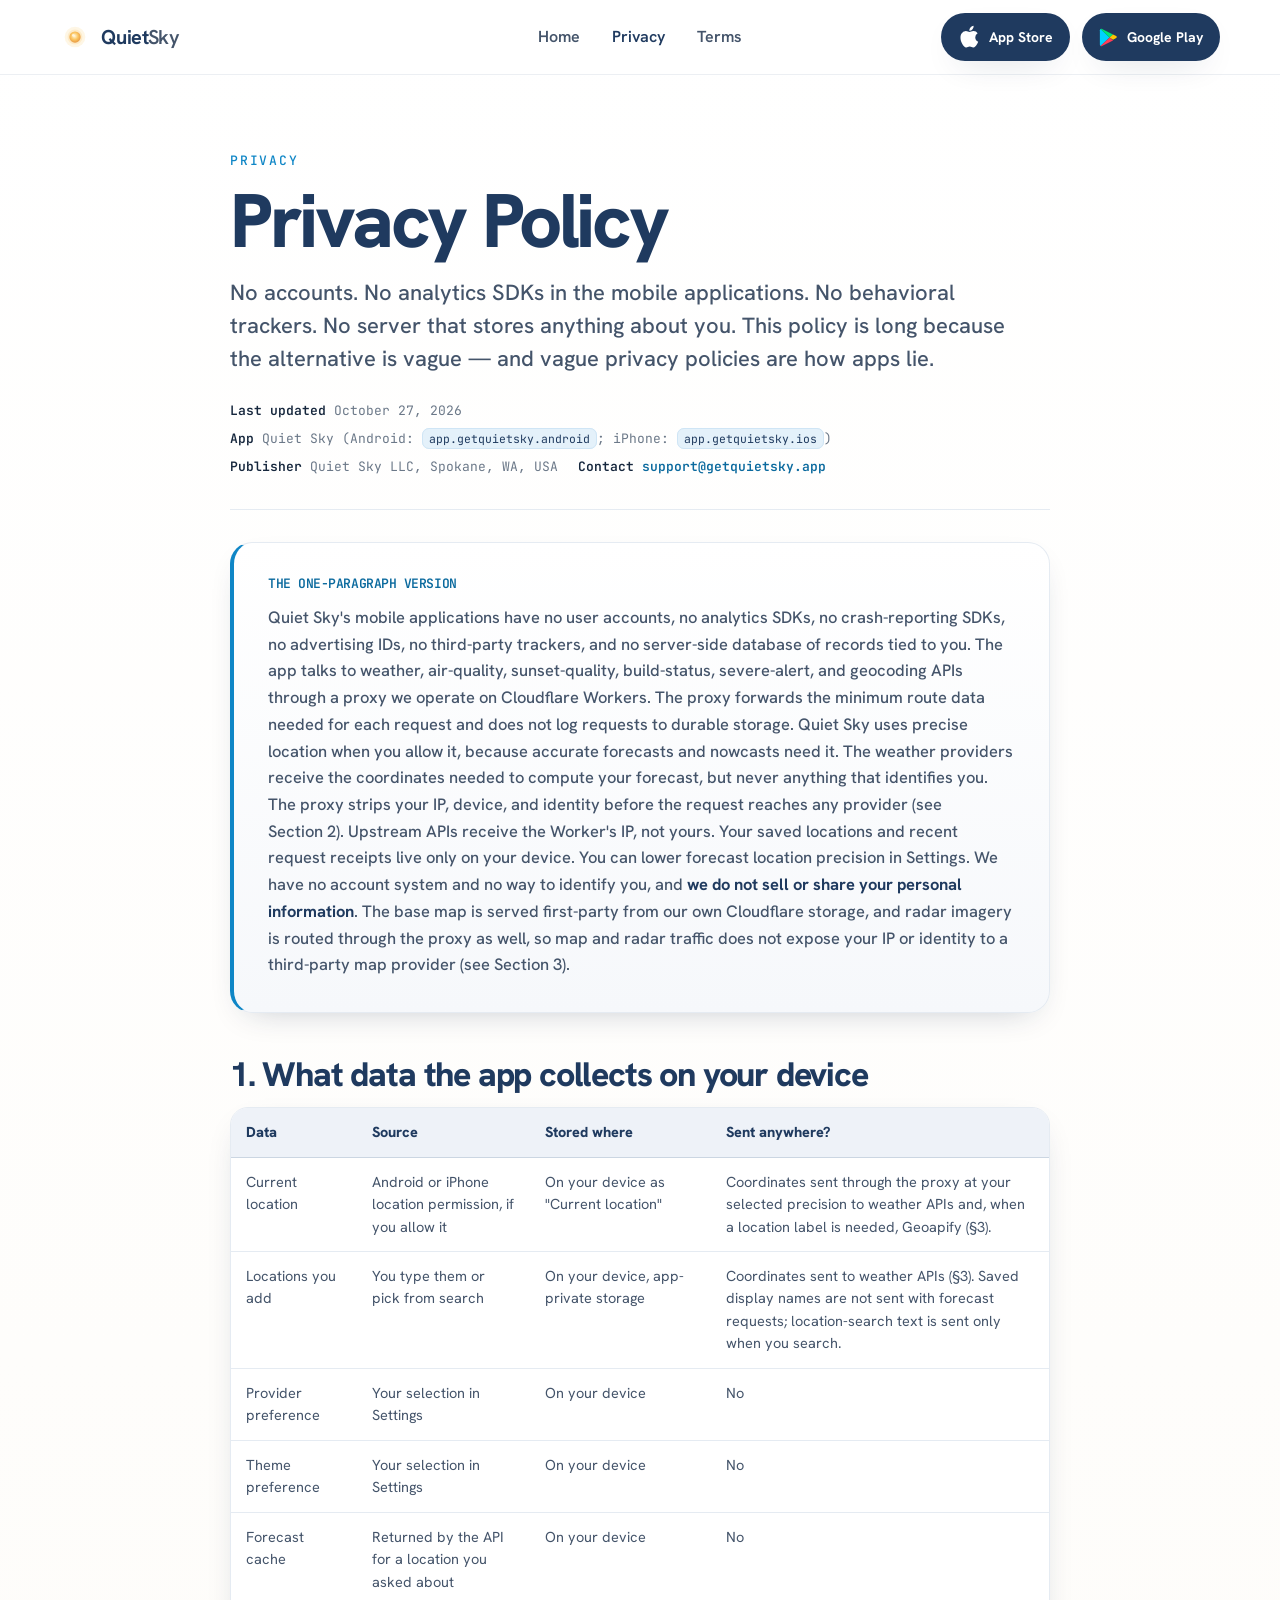
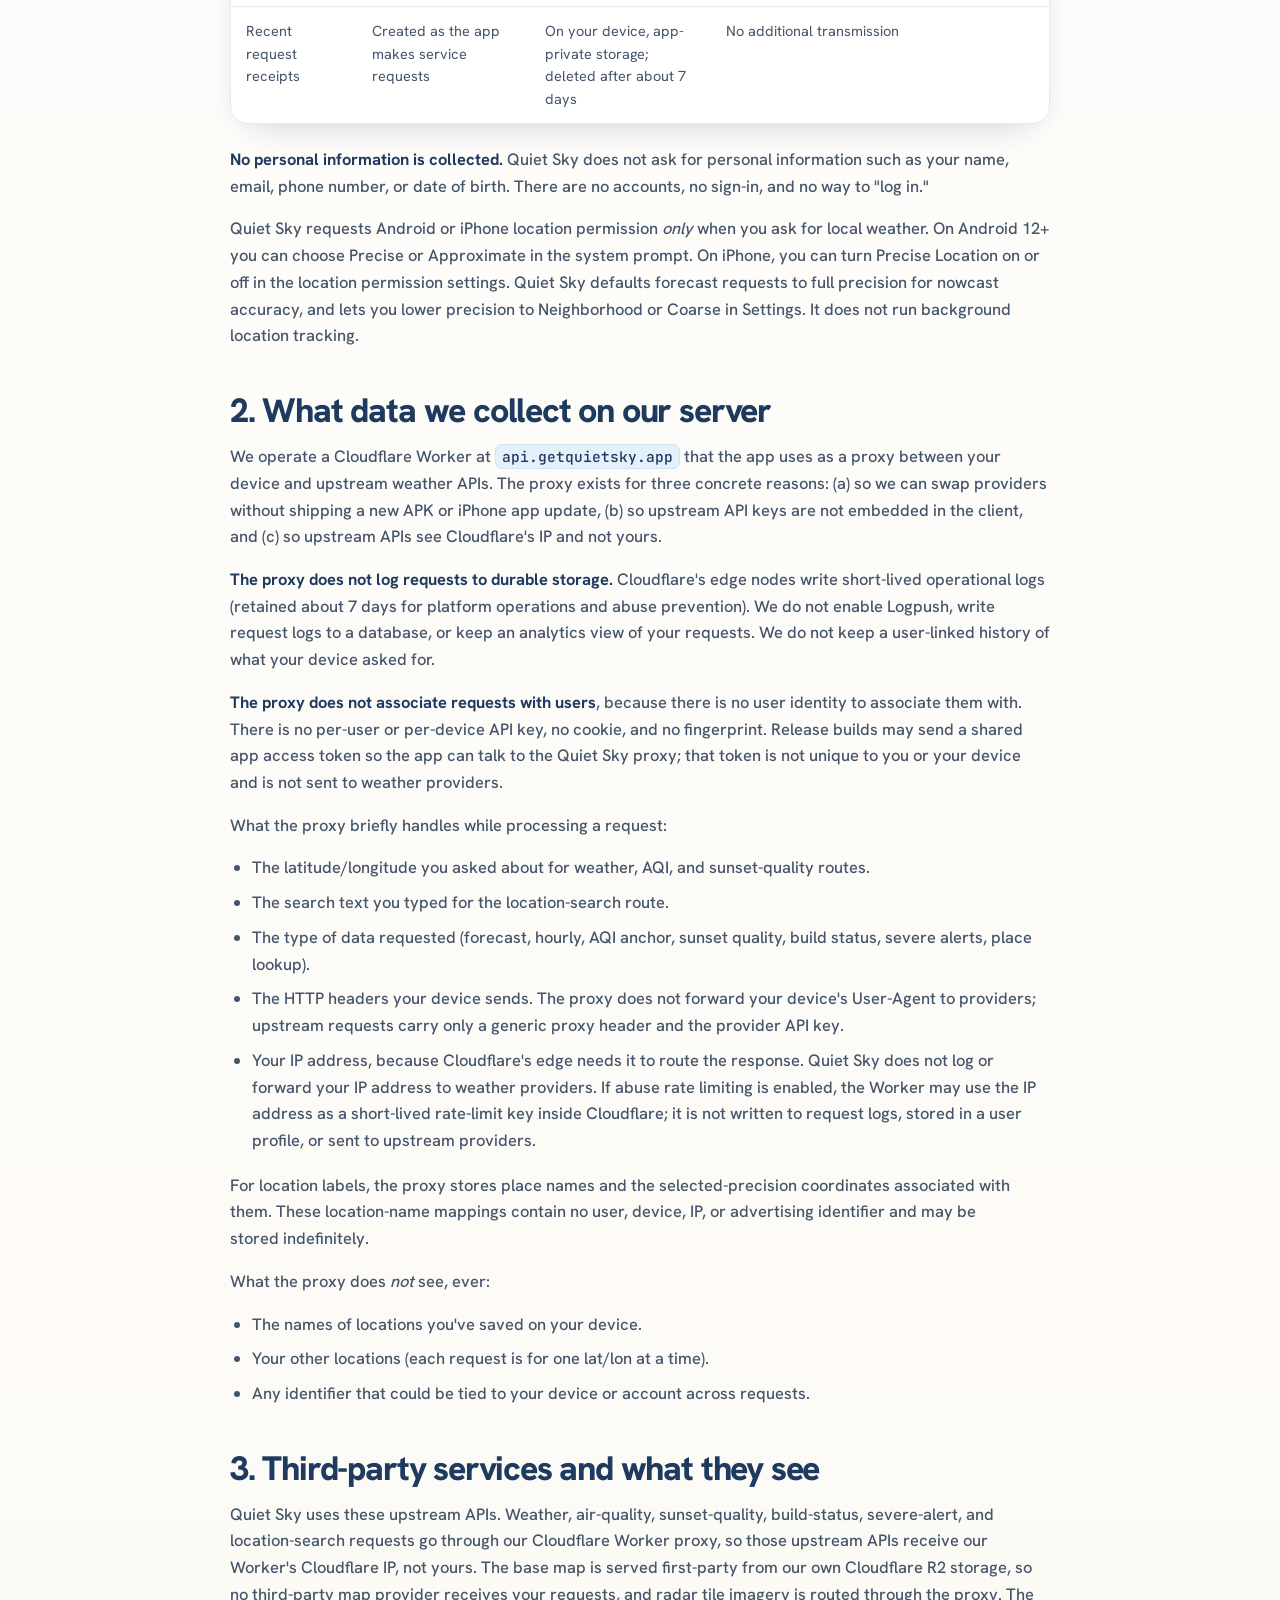
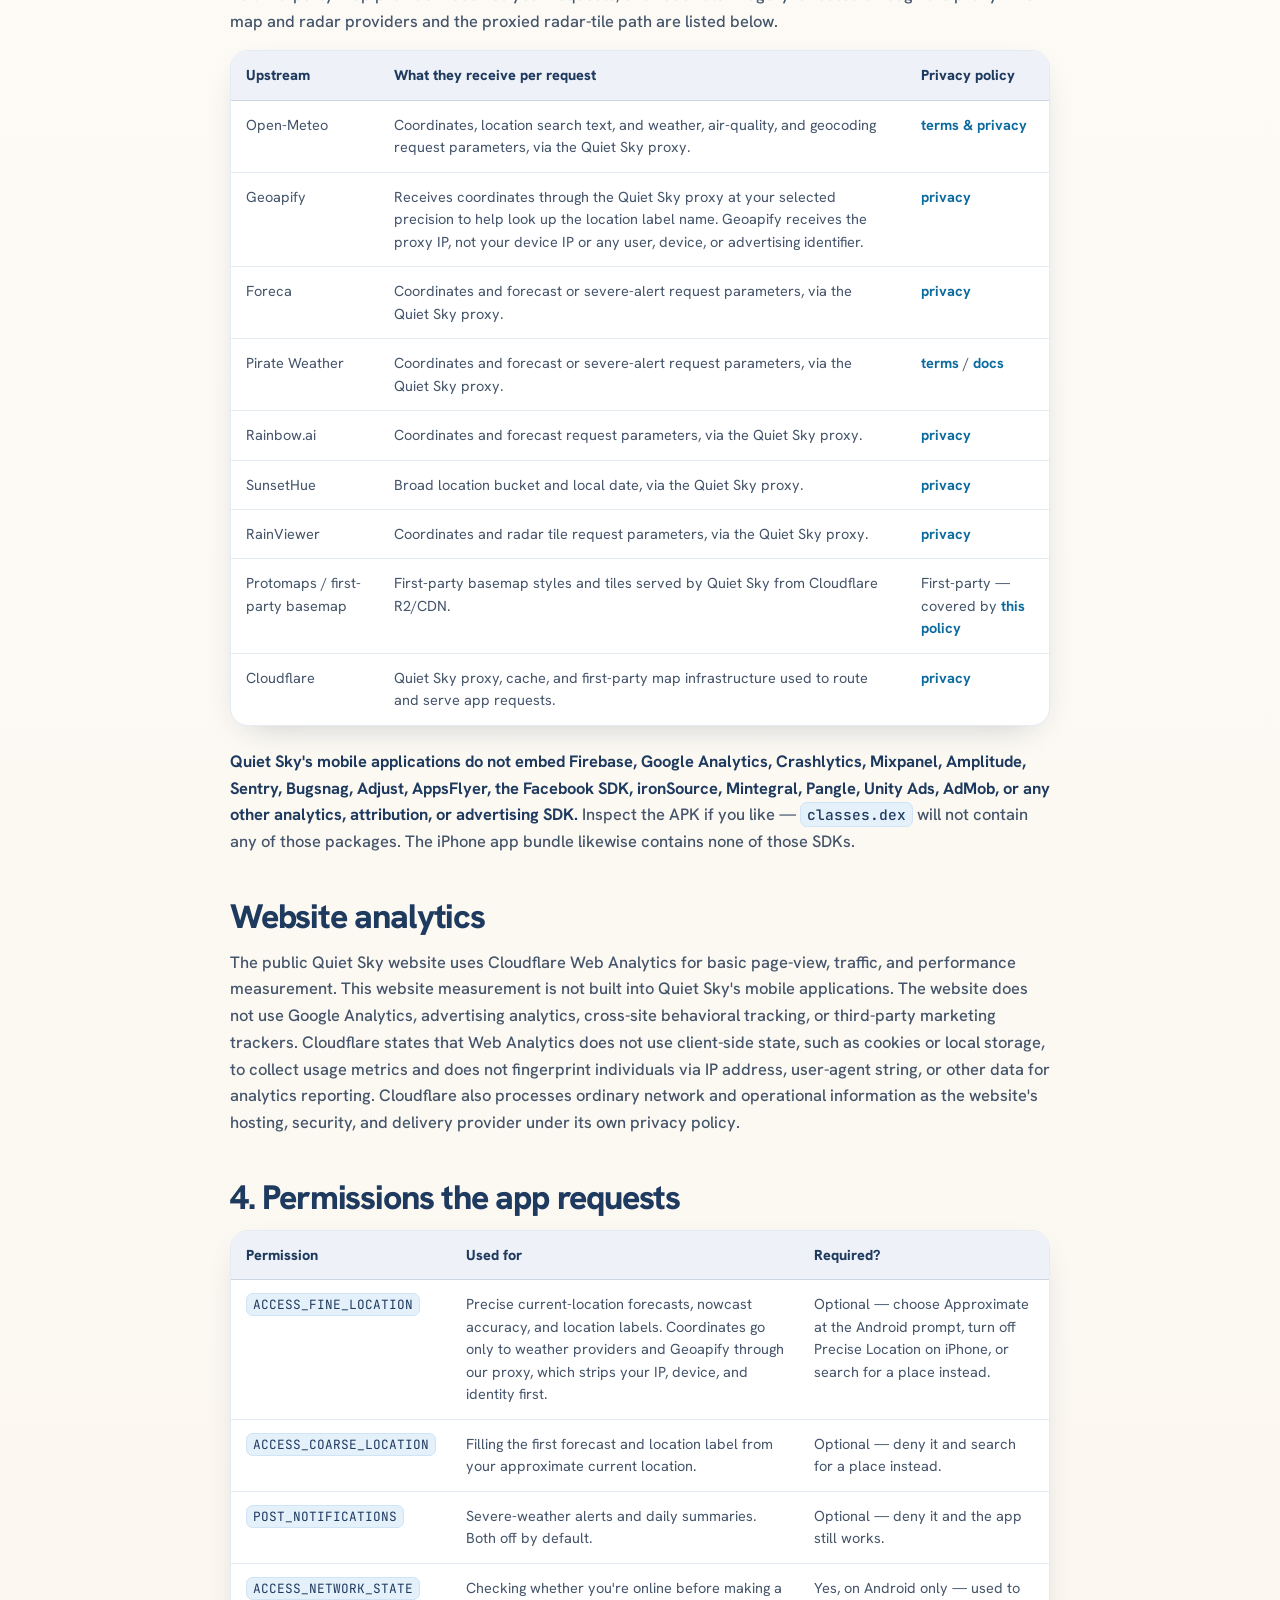
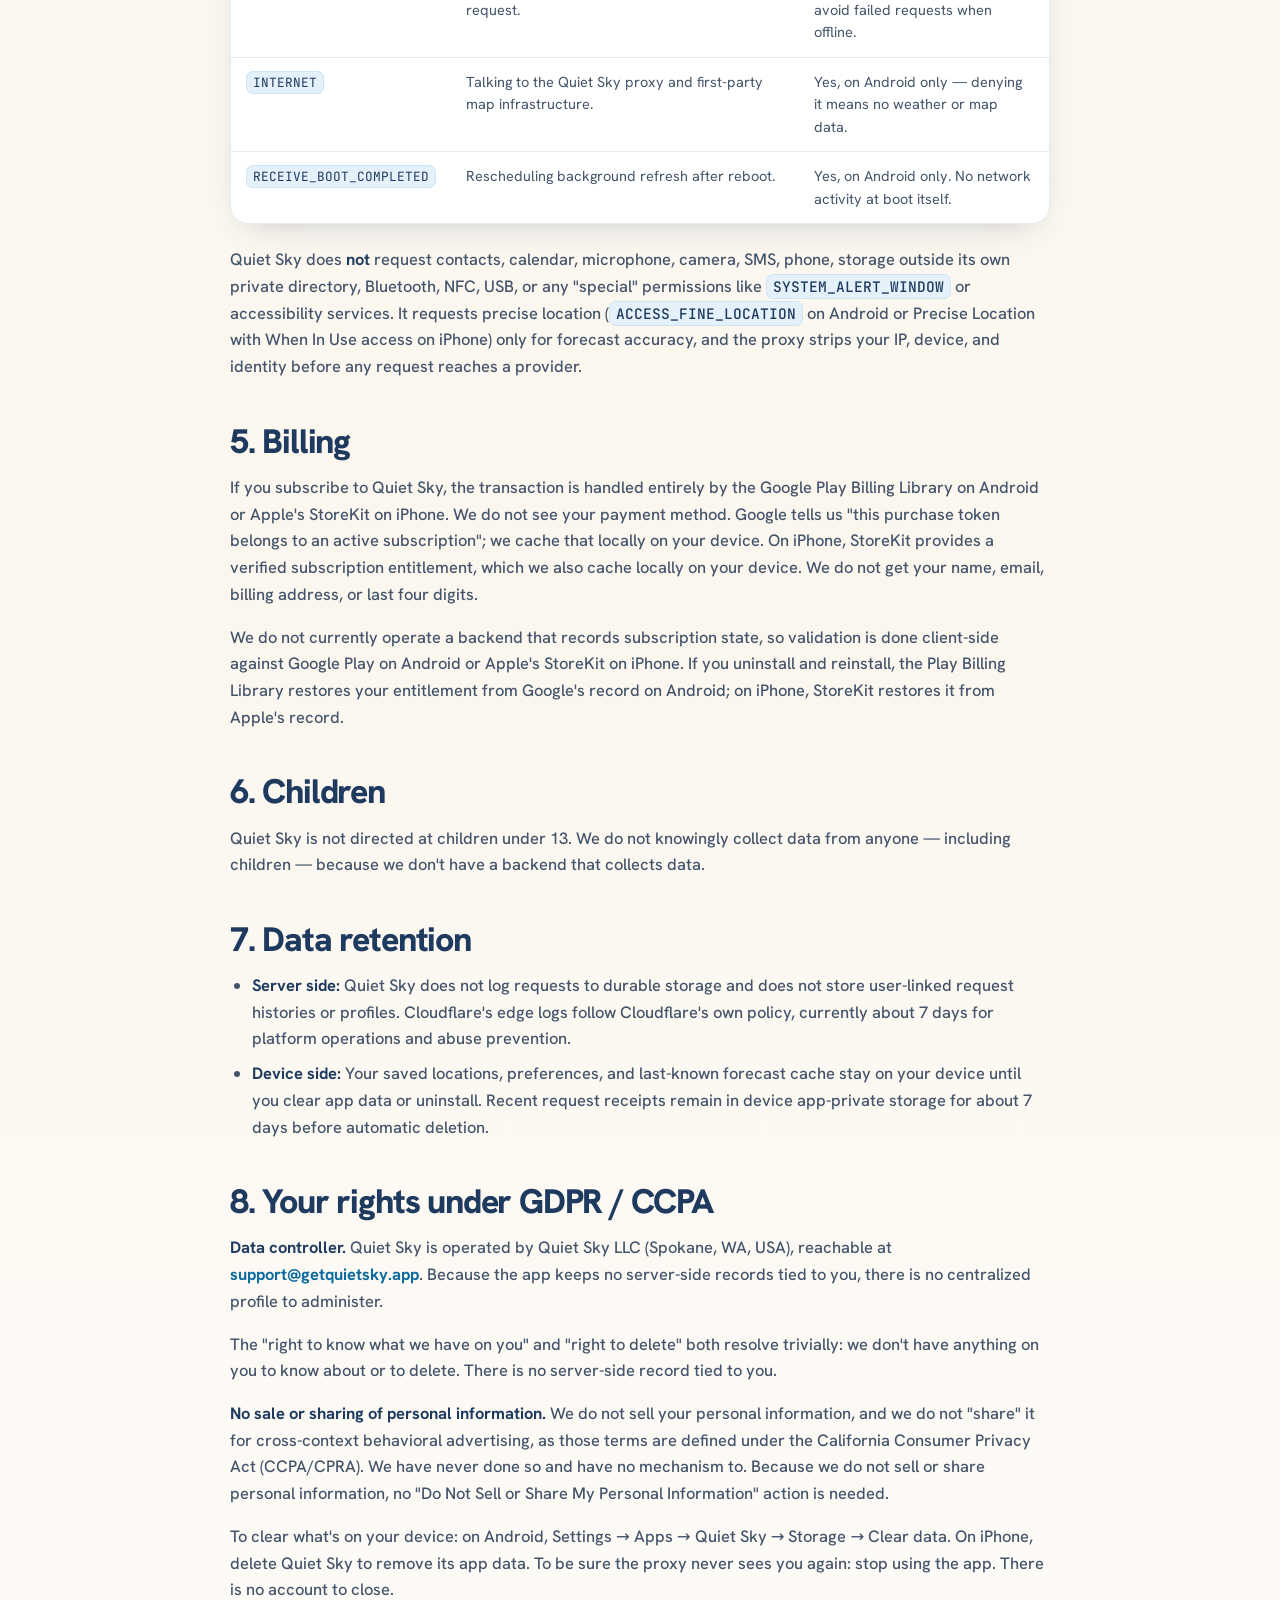
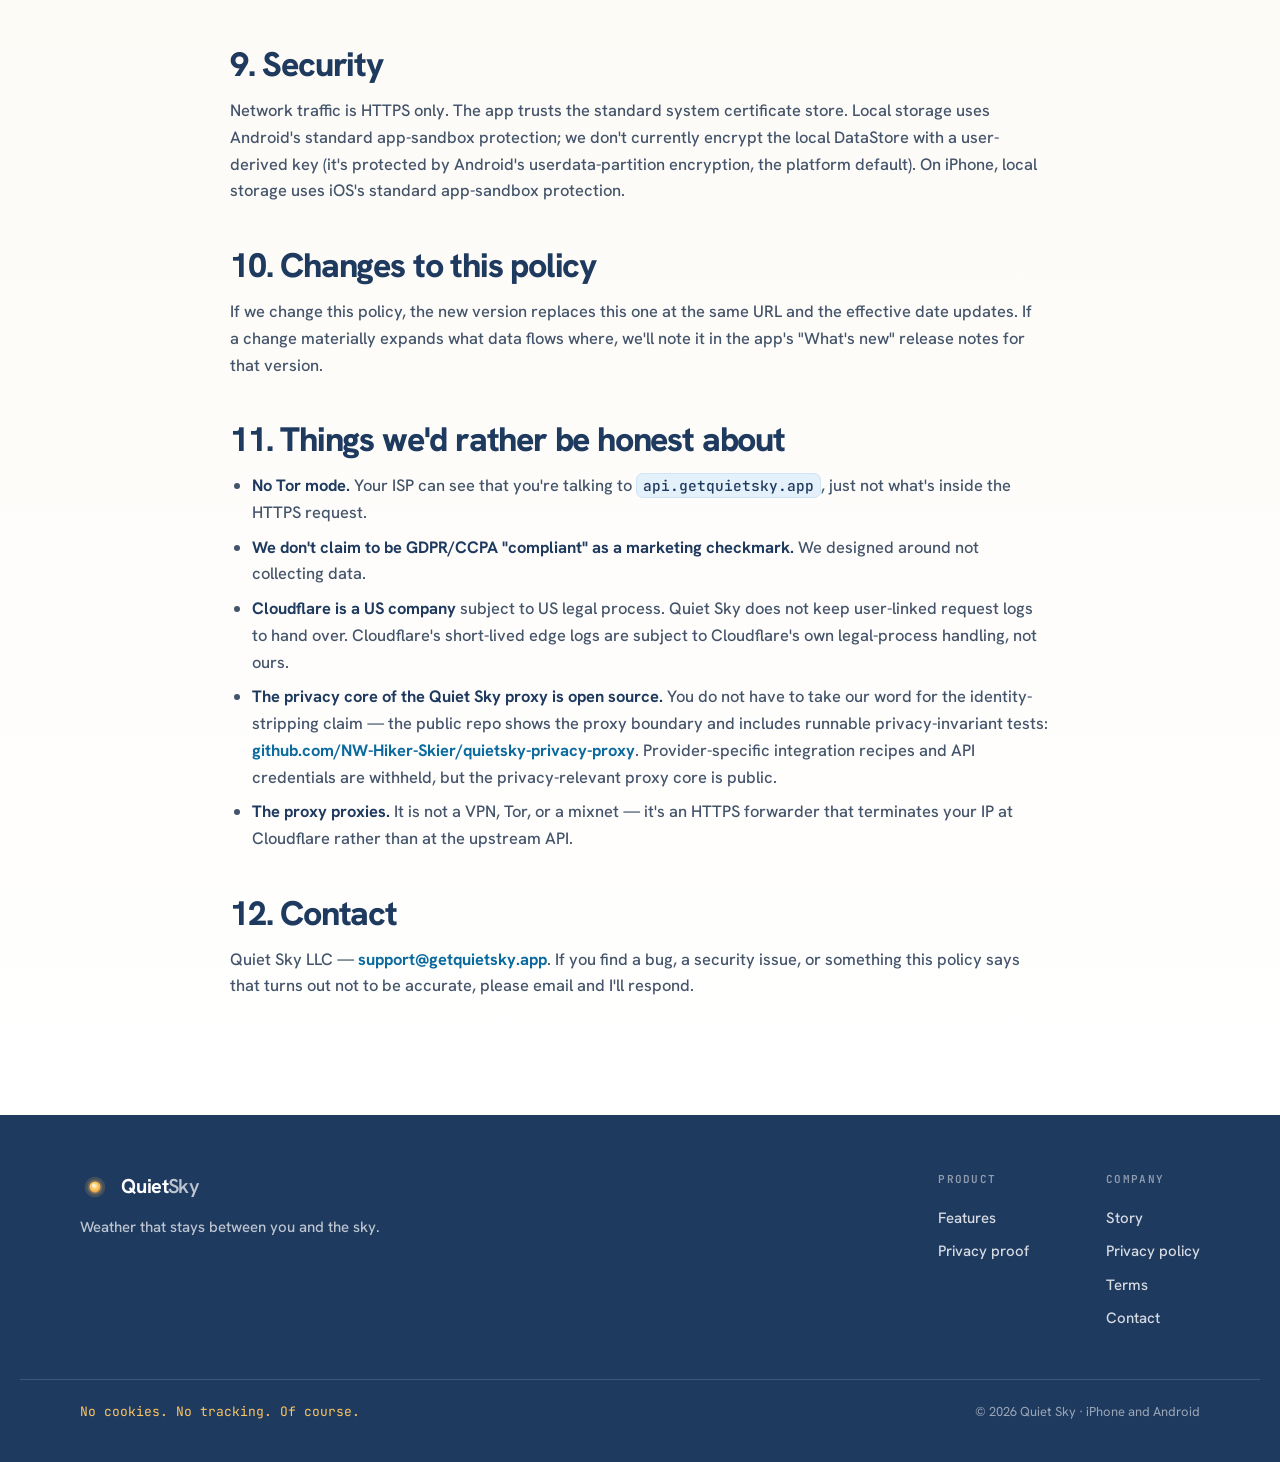
==== commit c2e107f7: "Prepare iPhone launch website draft for widget review" ====
--- a/Privacy.html
+++ b/Privacy.html
@@ -13,12 +13,16 @@
 <link rel="stylesheet" href="fonts.css">
 <link rel="stylesheet" href="styles-bold.css">
 <link rel="stylesheet" href="legal.css">
+<link rel="stylesheet" href="platform-update.css">
 </head>
 <body class="legal-page legal-page--privacy">
 <nav class="nav" data-stuck="true" id="nav">
   <a class="brand" href="index.html" aria-label="Quiet Sky home"><svg width="30" height="30" viewBox="0 0 32 32" aria-hidden="true"><defs><radialGradient id="sunNav" cx="46%" cy="42%" r="58%"><stop offset="0%" stop-color="#FFF6D8"/><stop offset="55%" stop-color="#FBC560"/><stop offset="100%" stop-color="#E89A44"/></radialGradient></defs><circle cx="16" cy="16" r="11" fill="#FBC560" opacity="0.16"/><circle cx="16" cy="16" r="8" fill="#FBC560" opacity="0.22"/><circle cx="16" cy="16" r="6" fill="url(#sunNav)"/><circle cx="14.2" cy="14.2" r="1.4" fill="#FFF8E6" opacity="0.8"/></svg><span class="wm"><b>Quiet</b><span>Sky</span></span></a>
   <div class="nav-links"><a href="index.html">Home</a><a href="Privacy.html" aria-current="page">Privacy</a><a href="Terms.html">Terms</a></div>
-  <a class="btn btn-primary" href="https://play.google.com/store/apps/details?id=app.getquietsky.android&amp;utm_source=website&amp;utm_medium=referral&amp;utm_campaign=site_launch&amp;utm_content=nav" aria-label="Get Quiet Sky on Google Play"><svg viewBox="0 0 24 26" aria-hidden="true"><path d="M2 2.2 13.4 13 2 23.8c-.5-.3-.9-.9-.9-1.7V3.9c0-.8.4-1.4.9-1.7Z" fill="#00D2FF"/><path d="M17.7 9.2 13.4 13 2 2.2c.5-.3 1.1-.3 1.8.1l13.9 6.9Z" fill="#00E676"/><path d="M17.7 16.8 3.8 23.7c-.7.4-1.3.4-1.8.1L13.4 13l4.3 3.8Z" fill="#FF3D57"/><path d="m17.7 9.2 4 2c1 .6 1 1.9 0 2.5l-4 2L13.4 13l4.3-3.8Z" fill="#FFC400"/></svg><span class="lbl-long">Get it on Google Play</span></a>
+  <div class="nav-store-buttons" aria-label="Download Quiet Sky">
+      <span class="btn btn-primary nav-store-button is-pending" aria-label="App Store download link will be added after approval"><svg class="apple-logo" viewBox="8 8 21 24" fill="currentColor" aria-hidden="true"><path d="M24.76888,20.30068a4.94881,4.94881,0,0,1,2.35656-4.15206,5.06566,5.06566,0,0,0-3.99116-2.15768c-1.67924-.17626-3.30719,1.00483-4.1629,1.00483-.87227,0-2.18977-.98733-3.6085-.95814a5.31529,5.31529,0,0,0-4.47292,2.72787c-1.934,3.34842-.49141,8.26947,1.3612,10.97608.9269,1.32535,2.01018,2.8058,3.42763,2.7533,1.38706-.05753,1.9051-.88448,3.5794-.88448,1.65876,0,2.14479.88448,3.591.8511,1.48838-.02416,2.42613-1.33124,3.32051-2.66914a10.962,10.962,0,0,0,1.51842-3.09251A4.78205,4.78205,0,0,1,24.76888,20.30068Z"/><path d="M22.03725,12.21089a4.87248,4.87248,0,0,0,1.11452-3.49062,4.95746,4.95746,0,0,0-3.20758,1.65961,4.63634,4.63634,0,0,0-1.14371,3.36139A4.09905,4.09905,0,0,0,22.03725,12.21089Z"/></svg><span>App Store</span></span>
+      <a class="btn btn-primary nav-store-button" href="https://play.google.com/store/apps/details?id=app.getquietsky.android&amp;utm_source=website&amp;utm_medium=referral&amp;utm_campaign=ios_website_update&amp;utm_content=nav" aria-label="Get Quiet Sky on Google Play"><svg viewBox="0 0 24 26" aria-hidden="true"><path d="M2 2.2 13.4 13 2 23.8c-.5-.3-.9-.9-.9-1.7V3.9c0-.8.4-1.4.9-1.7Z" fill="#00D2FF"/><path d="M17.7 9.2 13.4 13 2 2.2c.5-.3 1.1-.3 1.8.1l13.9 6.9Z" fill="#00E676"/><path d="M17.7 16.8 3.8 23.7c-.7.4-1.3.4-1.8.1L13.4 13l4.3 3.8Z" fill="#FF3D57"/><path d="m17.7 9.2 4 2c1 .6 1 1.9 0 2.5l-4 2L13.4 13l4.3-3.8Z" fill="#FFC400"/></svg><span>Google Play</span></a>
+    </div>
 </nav>
 <main class="legal-shell"><div class="legal-layout"><article class="legal-doc qs-doc">
     <p class="qs-eyebrow">Privacy</p>
@@ -150,6 +154,6 @@
     <h2 id="s12">12. Contact</h2>
     <p>Quiet Sky LLC&nbsp;— <a href="mailto:support@getquietsky.app">support@getquietsky.app</a>. If you find a bug, a security issue, or something this policy says that turns out not to be accurate, please email and I'll respond.</p>
   </article></div></main>
-<footer class="footer legal-footer"><div class="wrap"><div><div class="brand"><svg width="30" height="30" viewBox="0 0 32 32" aria-hidden="true"><defs><radialGradient id="sunFootLegal" cx="46%" cy="42%" r="58%"><stop offset="0%" stop-color="#FFF6D8"/><stop offset="55%" stop-color="#FBC560"/><stop offset="100%" stop-color="#E89A44"/></radialGradient></defs><circle cx="16" cy="16" r="11" fill="#FBC560" opacity="0.16"/><circle cx="16" cy="16" r="8" fill="#FBC560" opacity="0.22"/><circle cx="16" cy="16" r="6" fill="url(#sunFootLegal)"/><circle cx="14.2" cy="14.2" r="1.4" fill="#FFF8E6" opacity="0.8"/></svg><span class="wm"><b>Quiet</b><span>Sky</span></span></div><p class="tag">Weather that stays between you and the sky.</p></div><div class="footer-links"><div class="fcol"><h5>Product</h5><a href="index.html#features">Features</a><a href="index.html#privacy">Privacy proof</a></div><div class="fcol"><h5>Company</h5><a href="Story.html">Story</a><a href="Privacy.html">Privacy policy</a><a href="Terms.html">Terms</a><a href="mailto:support@getquietsky.app">Contact</a></div></div></div><div class="footer-base"><span class="nt">No cookies. No tracking. Of course.</span><span class="cp">© 2026 Quiet Sky · Android-native, Material You</span></div></footer>
+<footer class="footer legal-footer"><div class="wrap"><div><div class="brand"><svg width="30" height="30" viewBox="0 0 32 32" aria-hidden="true"><defs><radialGradient id="sunFootLegal" cx="46%" cy="42%" r="58%"><stop offset="0%" stop-color="#FFF6D8"/><stop offset="55%" stop-color="#FBC560"/><stop offset="100%" stop-color="#E89A44"/></radialGradient></defs><circle cx="16" cy="16" r="11" fill="#FBC560" opacity="0.16"/><circle cx="16" cy="16" r="8" fill="#FBC560" opacity="0.22"/><circle cx="16" cy="16" r="6" fill="url(#sunFootLegal)"/><circle cx="14.2" cy="14.2" r="1.4" fill="#FFF8E6" opacity="0.8"/></svg><span class="wm"><b>Quiet</b><span>Sky</span></span></div><p class="tag">Weather that stays between you and the sky.</p></div><div class="footer-links"><div class="fcol"><h5>Product</h5><a href="index.html#features">Features</a><a href="index.html#privacy">Privacy proof</a></div><div class="fcol"><h5>Company</h5><a href="Story.html">Story</a><a href="Privacy.html">Privacy policy</a><a href="Terms.html">Terms</a><a href="mailto:support@getquietsky.app">Contact</a></div></div></div><div class="footer-base"><span class="nt">No cookies. No tracking. Of course.</span><span class="cp">© 2026 Quiet Sky · iPhone and Android</span></div></footer>
 </body>
 </html>
--- a/platform-update.css
+++ b/platform-update.css
@@ -0,0 +1,53 @@
+/* Scoped platform-update proposal; base brand tokens and layout retained. */
+.store-buttons { display:flex; justify-content:center; align-items:center; flex-wrap:wrap; gap:24px; padding:12px; }
+.store-badge { display:inline-flex; align-items:center; justify-content:center; min-height:48px; }
+.store-badge img { width:auto; height:48px; max-width:none; }
+.apple-badge { cursor:default; }
+/* Google's supplied bitmap includes built-in clear space; equalize visible badges. */
+.play-badge { width:162px; height:48px; position:relative; }
+.play-badge img { position:absolute; height:72px; width:auto; }
+.store-badge:focus-visible, .btn:focus-visible { outline:3px solid var(--trust); outline-offset:8px; }
+.nav { display:grid; grid-template-columns:minmax(0,1fr) auto minmax(0,1fr); }
+.nav > .brand { grid-column:1; justify-self:start; }
+.nav .nav-links { grid-column:2; justify-self:center; }
+.nav-store-buttons { grid-column:3; justify-self:end; display:flex; gap:12px; align-items:center; }
+.nav .nav-store-button { min-height:48px; padding:10px 16px; font-size:14px; white-space:nowrap; }
+.nav .nav-store-button { align-items:center; line-height:1; }
+.nav .nav-store-button svg { display:block; flex-shrink:0; }
+.nav .nav-store-button .apple-logo { width:22px; height:24px; }
+.nav .is-pending { cursor:default; }
+.nav .is-pending:hover { transform:none; background:var(--navy); }
+.hero-cta { margin-top:20px; }
+.hero-inner { max-width:1200px; }
+.hero-note { color:var(--ink-2); }
+.panel[id] { scroll-margin-top:80px; }
+.phone-radar { aspect-ratio:922/2048; }
+.phone-forecast { aspect-ratio:1320/2868; }
+.phone-forecast::after { display:none; }
+.fcta { justify-content:center; }
+.radar-labels { display:flex; flex-wrap:wrap; gap:10px; margin-top:24px; }
+.radar-labels span { padding:6px 12px; border:1px solid var(--line-2); border-radius:999px; font-size:13px; color:var(--ink-2); }
+.screen-caption, .artwork-caption { font-family:var(--mono); font-size:11px; line-height:1.6; color:var(--ink-2); text-align:center; }
+.screen-caption { margin-bottom:12px; }
+.atmospheric-gallery { display:grid; grid-template-columns:minmax(0,1fr) minmax(0,1fr); gap:14px; width:100%; }
+.atmospheric-preview { aspect-ratio:1; padding:18px; border-radius:22px; display:flex; flex-direction:column; justify-content:space-between; text-align:left; background-size:cover; color:var(--ink); }
+.atmospheric-preview.wide { grid-column:1/-1; aspect-ratio:2/1; }
+.atmospheric-preview.daylight { background-image:url('assets/widget-clear-day-vibrant.png'); }
+.atmospheric-preview.rain { background-image:url('assets/widget-rain-vibrant.png'); color:var(--canvas); }
+.atmospheric-preview.sunset { background-image:url('assets/widget-sunset-great-vibrant.png'); background-position:right center; color:var(--canvas); }
+.widget-label { font-size:12px; font-weight:600; }
+.widget-value { display:block; font-size:30px; line-height:1.2; font-weight:600; margin-top:4px; }
+.widget-value small { font-size:15px; }
+.widget-detail { font-size:13px; font-weight:500; }
+.widget-rain-bars { display:flex; align-items:flex-end; gap:3px; height:28px; }
+.widget-rain-bars i { flex:1; border-radius:2px; }
+.widget-glance { display:flex; align-items:center; justify-content:space-between; gap:14px; }
+.widget-hours { display:flex; gap:12px; font-size:10px; text-align:center; }
+.widget-hours b { display:block; font-size:12px; margin-top:4px; }
+.atmospheric-gallery .artwork-caption { grid-column:1/-1; }
+@media(max-width:860px) { .radar-labels { justify-content:center; } }
+@media(max-width:820px) { .nav { grid-template-columns:auto minmax(0,1fr); gap:10px; } .nav-store-buttons { grid-column:2; gap:8px; } .nav .brand { font-size:16px; gap:6px; } .nav .brand > svg { width:24px; height:24px; } .nav .nav-store-button { min-height:44px; padding:8px 7px; font-size:12px; gap:5px; } .nav .nav-store-button svg { width:14px; height:16px; } }
+@media(max-width:820px) { .nav .nav-store-button .apple-logo { width:18px; height:20px; } }
+@media(max-width:600px) { .atmospheric-preview { padding:16px; } .widget-hours { gap:9px; } }
+@media(max-width:400px) { .store-buttons { gap:16px; } .store-badge img { height:40px; } .play-badge { width:135px; height:40px; } .play-badge img { height:60px; } }
+@media(prefers-reduced-motion:reduce) { *, *::before, *::after { animation:none !important; transition:none !important; } }
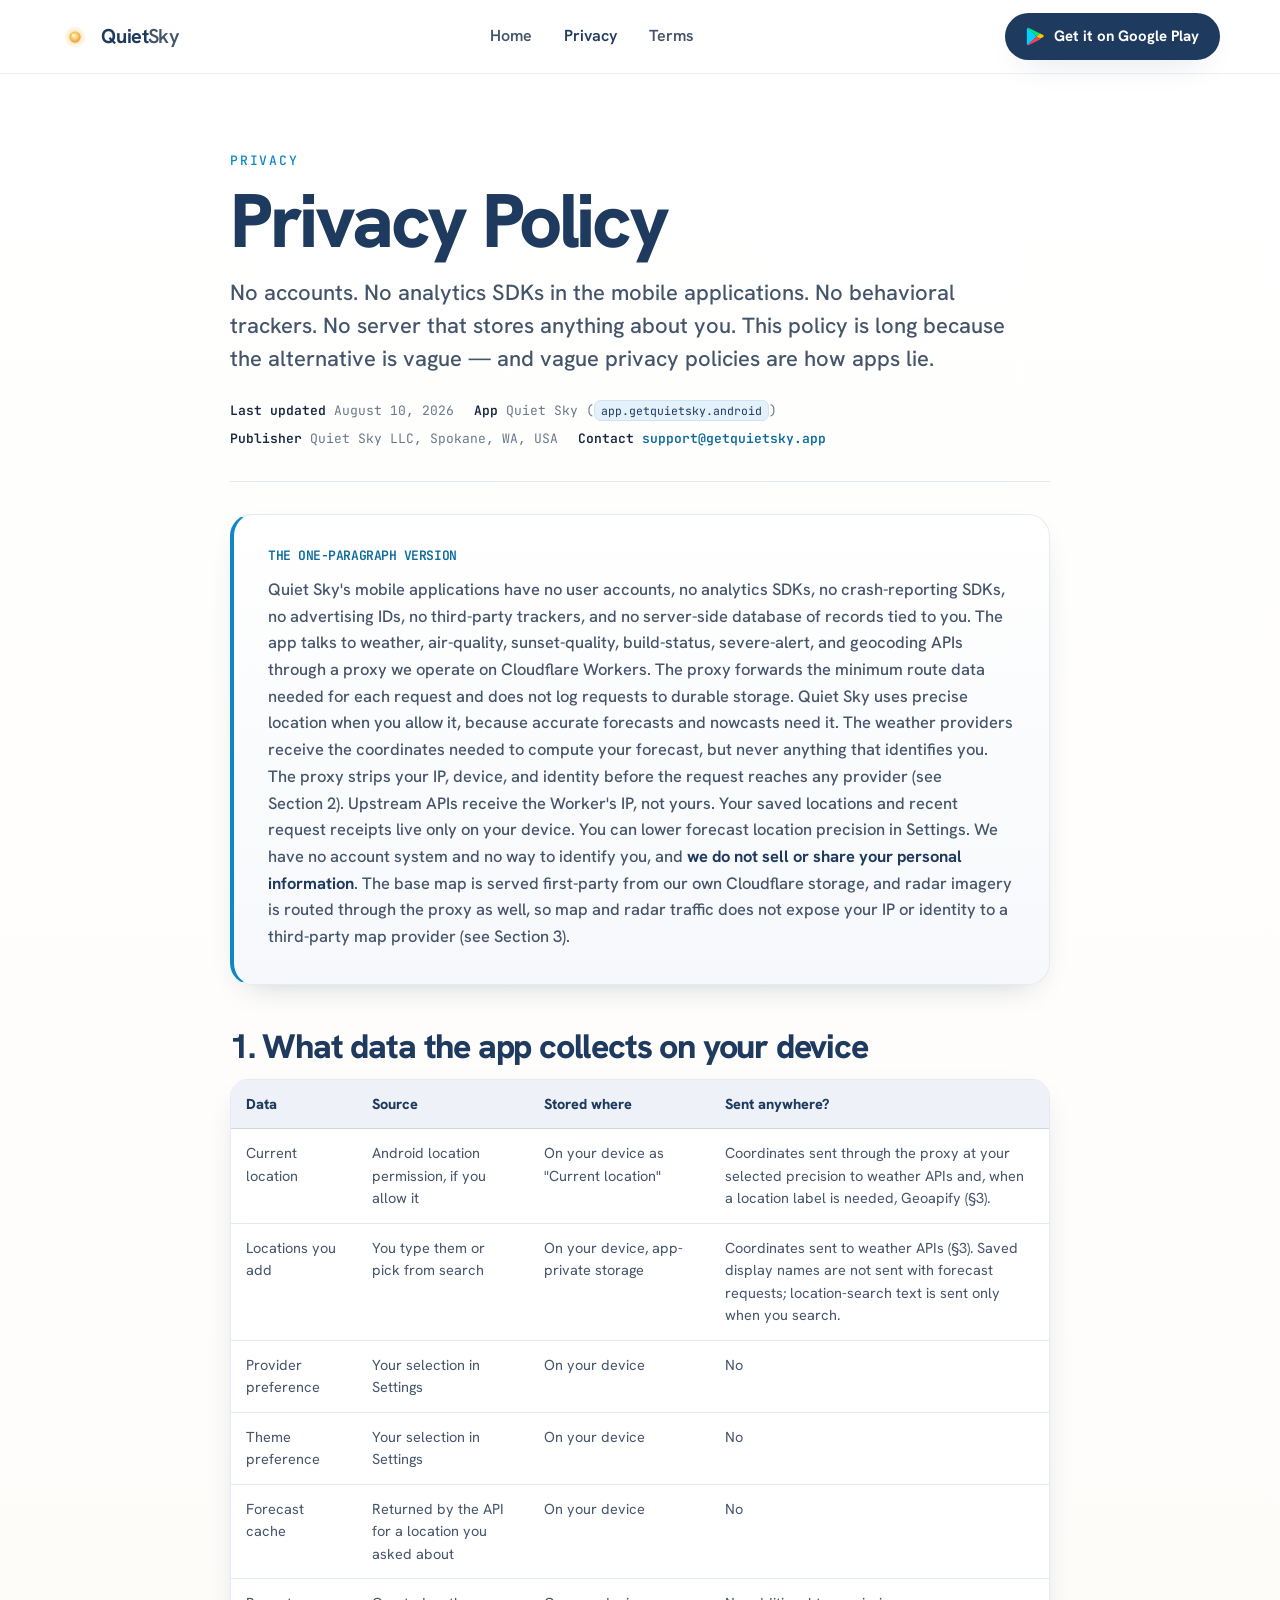
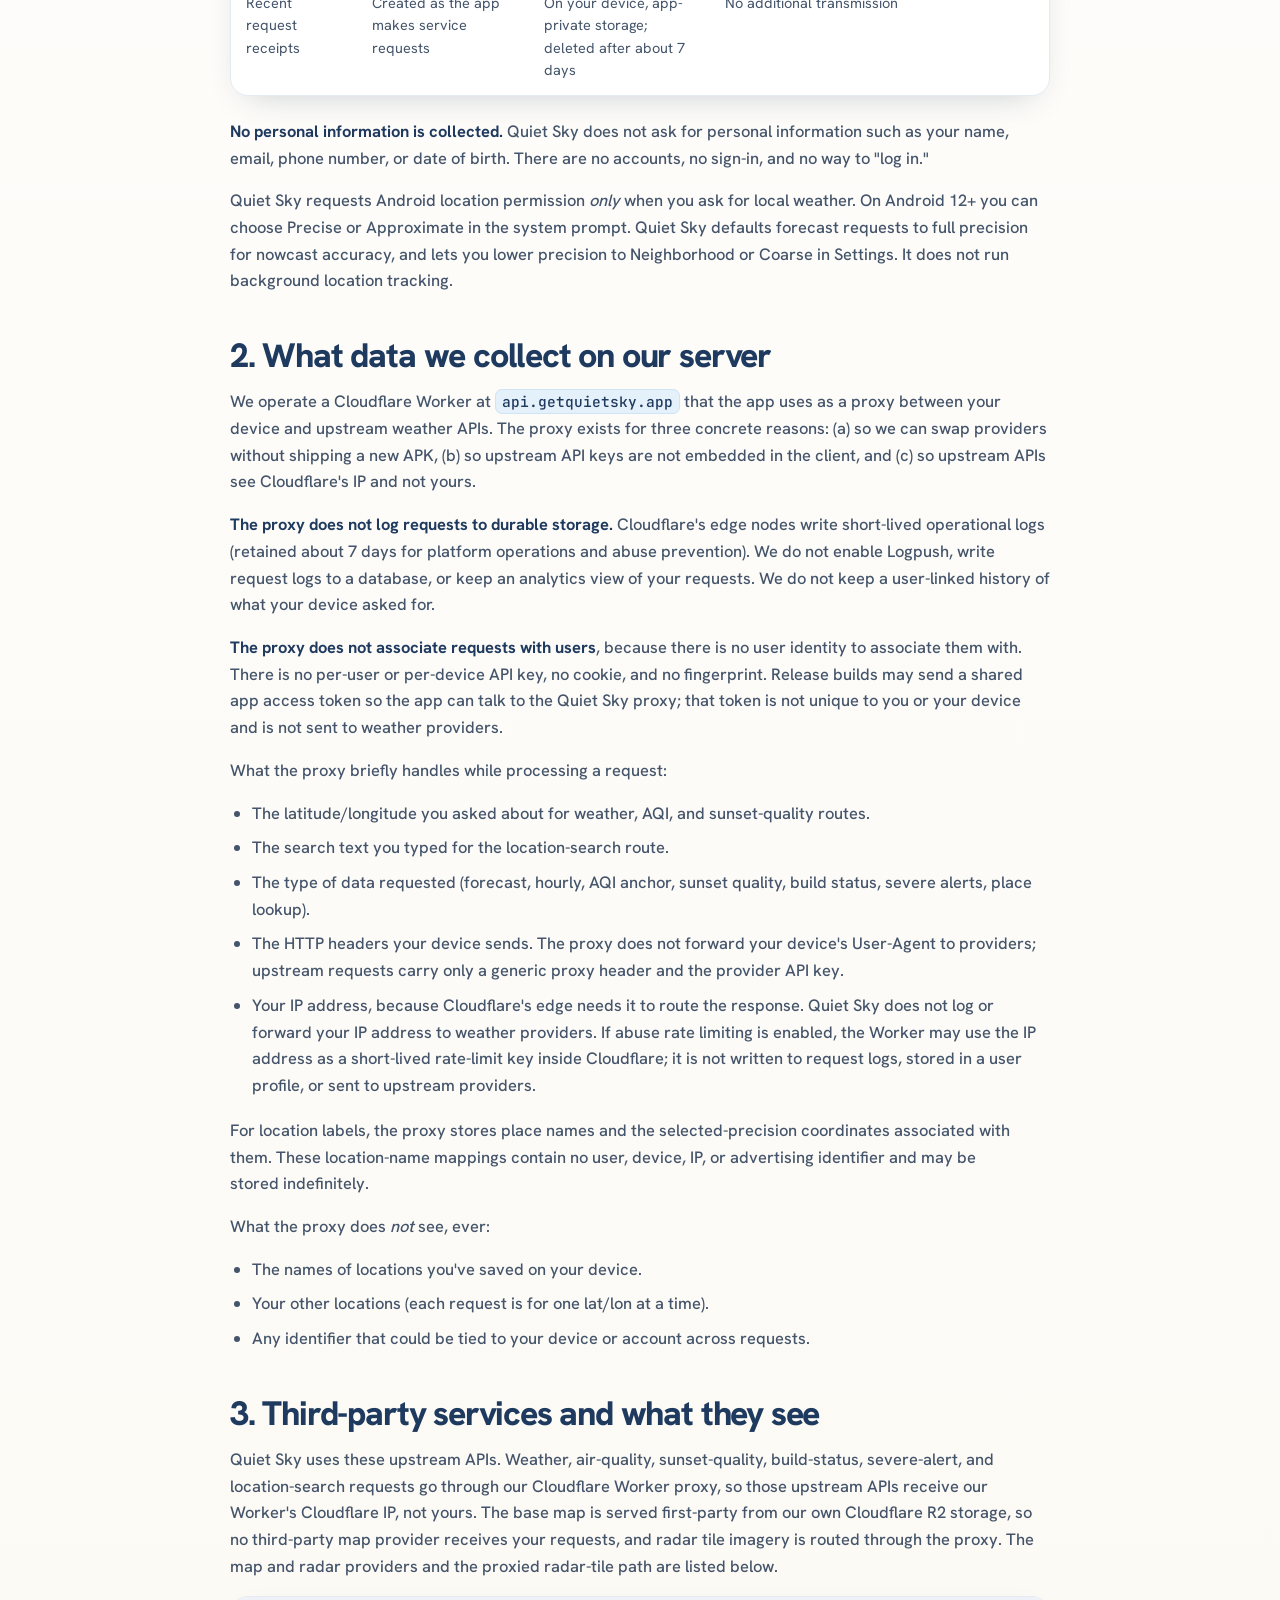
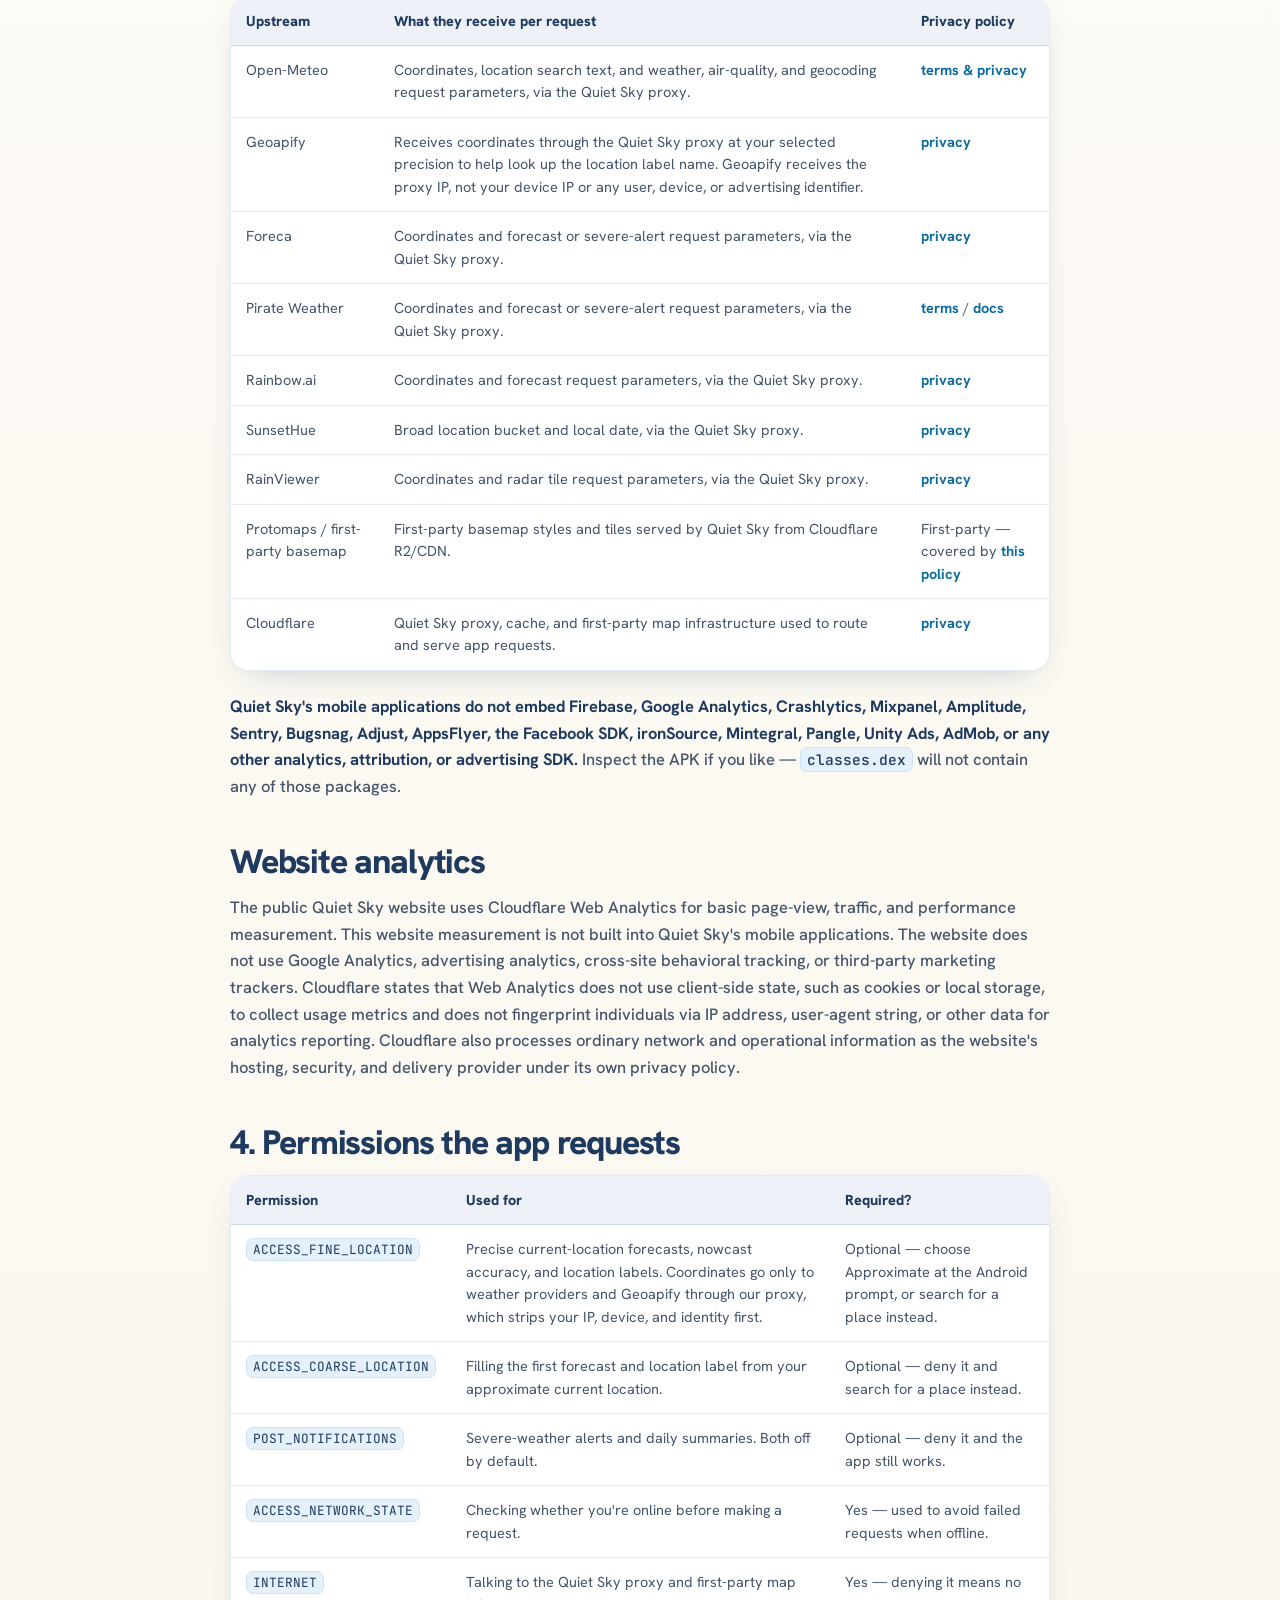
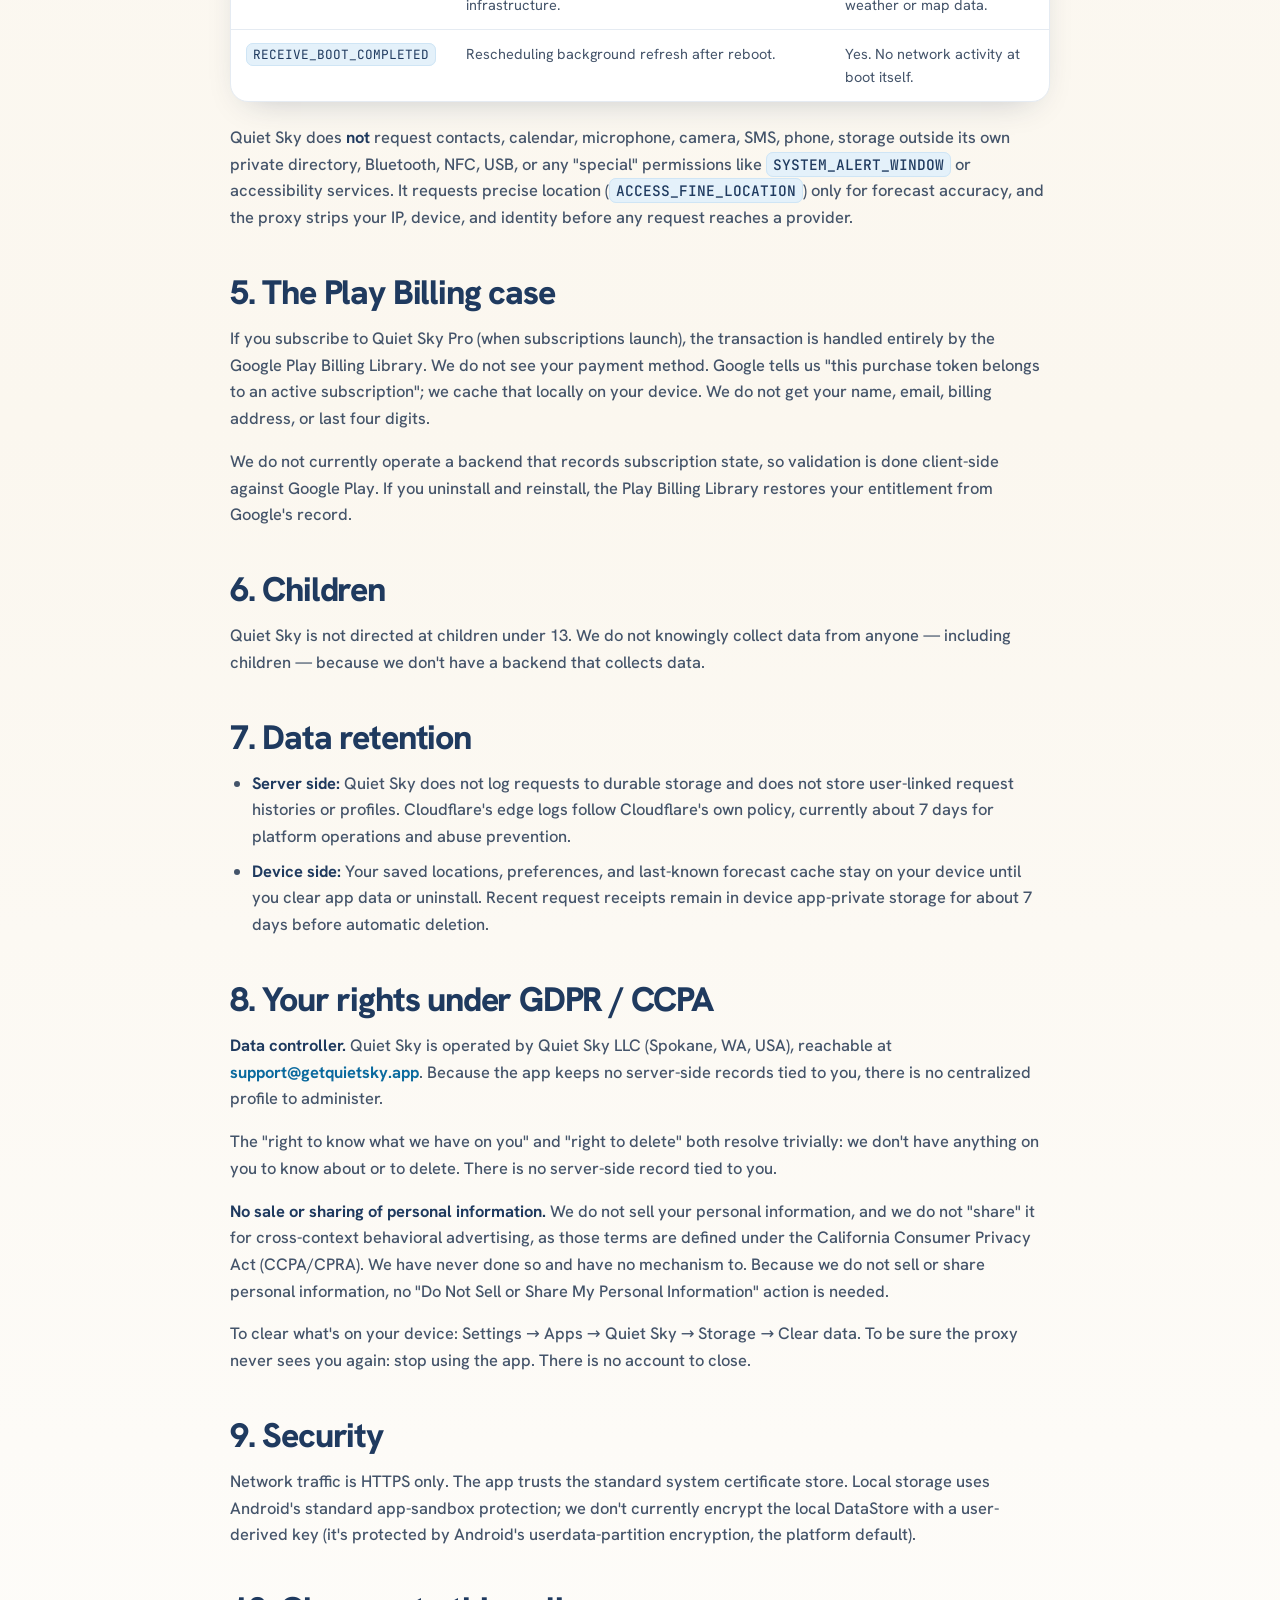
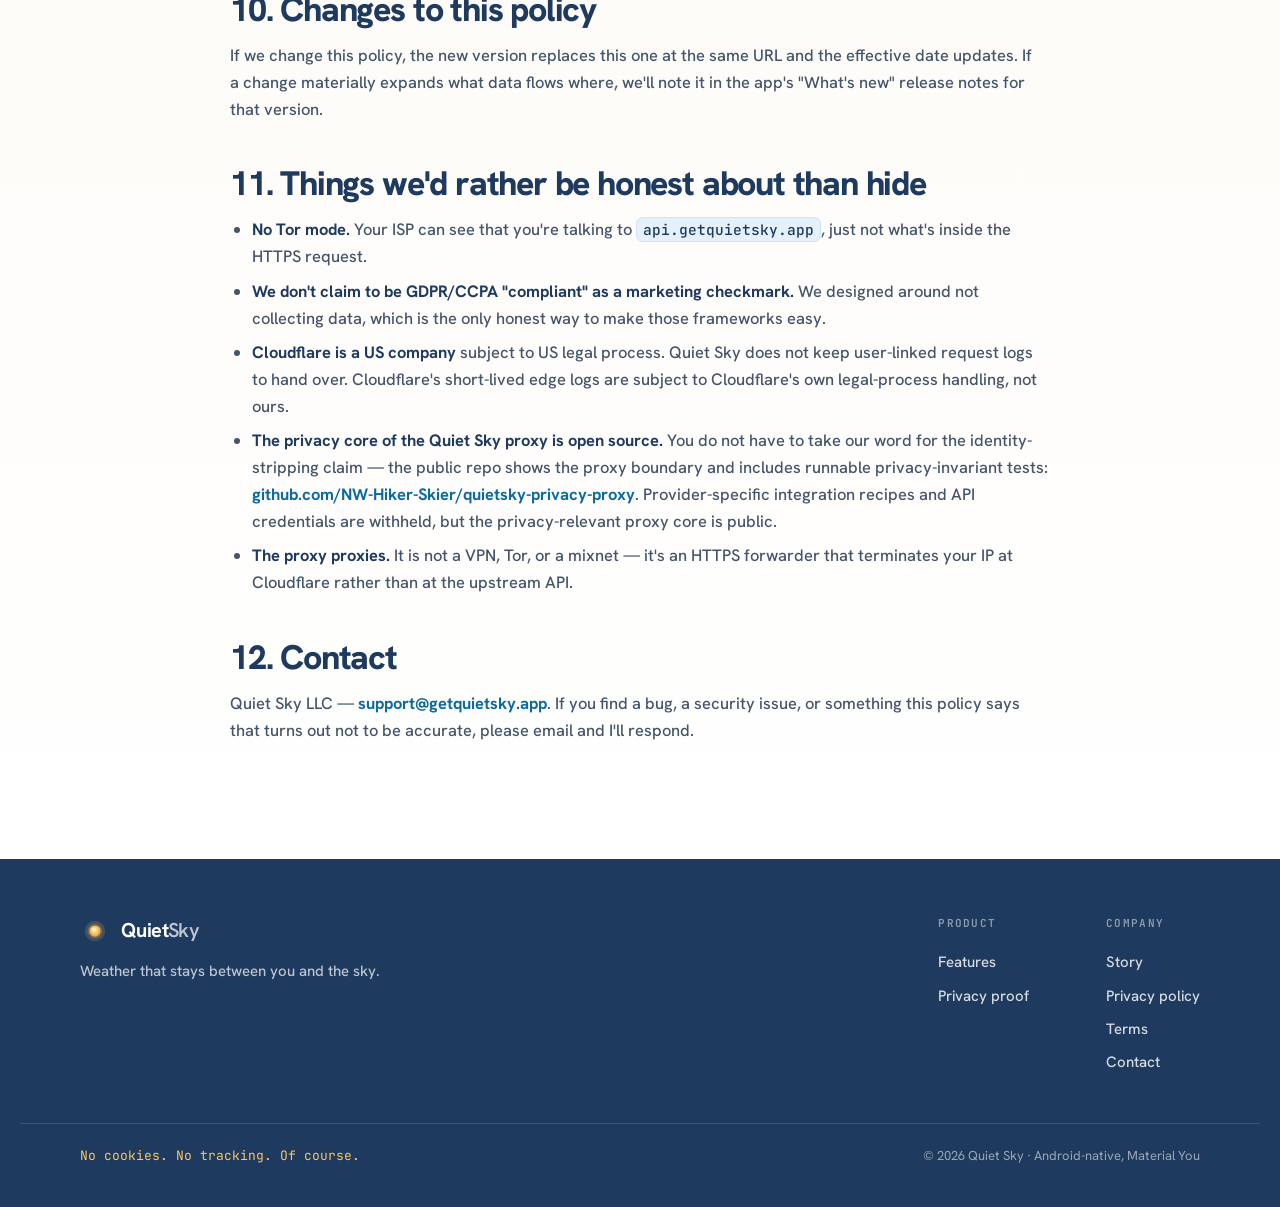
==== commit b02d7f3d: "Restore privacy policy before the iPhone wording update (rollback ready)" ====
--- a/Privacy.html
+++ b/Privacy.html
@@ -13,24 +13,20 @@
 <link rel="stylesheet" href="fonts.css">
 <link rel="stylesheet" href="styles-bold.css">
 <link rel="stylesheet" href="legal.css">
-<link rel="stylesheet" href="platform-update.css">
 </head>
 <body class="legal-page legal-page--privacy">
 <nav class="nav" data-stuck="true" id="nav">
   <a class="brand" href="index.html" aria-label="Quiet Sky home"><svg width="30" height="30" viewBox="0 0 32 32" aria-hidden="true"><defs><radialGradient id="sunNav" cx="46%" cy="42%" r="58%"><stop offset="0%" stop-color="#FFF6D8"/><stop offset="55%" stop-color="#FBC560"/><stop offset="100%" stop-color="#E89A44"/></radialGradient></defs><circle cx="16" cy="16" r="11" fill="#FBC560" opacity="0.16"/><circle cx="16" cy="16" r="8" fill="#FBC560" opacity="0.22"/><circle cx="16" cy="16" r="6" fill="url(#sunNav)"/><circle cx="14.2" cy="14.2" r="1.4" fill="#FFF8E6" opacity="0.8"/></svg><span class="wm"><b>Quiet</b><span>Sky</span></span></a>
   <div class="nav-links"><a href="index.html">Home</a><a href="Privacy.html" aria-current="page">Privacy</a><a href="Terms.html">Terms</a></div>
-  <div class="nav-store-buttons" aria-label="Download Quiet Sky">
-      <span class="btn btn-primary nav-store-button is-pending" aria-label="App Store download link will be added after approval"><svg class="apple-logo" viewBox="8 8 21 24" fill="currentColor" aria-hidden="true"><path d="M24.76888,20.30068a4.94881,4.94881,0,0,1,2.35656-4.15206,5.06566,5.06566,0,0,0-3.99116-2.15768c-1.67924-.17626-3.30719,1.00483-4.1629,1.00483-.87227,0-2.18977-.98733-3.6085-.95814a5.31529,5.31529,0,0,0-4.47292,2.72787c-1.934,3.34842-.49141,8.26947,1.3612,10.97608.9269,1.32535,2.01018,2.8058,3.42763,2.7533,1.38706-.05753,1.9051-.88448,3.5794-.88448,1.65876,0,2.14479.88448,3.591.8511,1.48838-.02416,2.42613-1.33124,3.32051-2.66914a10.962,10.962,0,0,0,1.51842-3.09251A4.78205,4.78205,0,0,1,24.76888,20.30068Z"/><path d="M22.03725,12.21089a4.87248,4.87248,0,0,0,1.11452-3.49062,4.95746,4.95746,0,0,0-3.20758,1.65961,4.63634,4.63634,0,0,0-1.14371,3.36139A4.09905,4.09905,0,0,0,22.03725,12.21089Z"/></svg><span>App Store</span></span>
-      <a class="btn btn-primary nav-store-button" href="https://play.google.com/store/apps/details?id=app.getquietsky.android&amp;utm_source=website&amp;utm_medium=referral&amp;utm_campaign=ios_website_update&amp;utm_content=nav" aria-label="Get Quiet Sky on Google Play"><svg viewBox="0 0 24 26" aria-hidden="true"><path d="M2 2.2 13.4 13 2 23.8c-.5-.3-.9-.9-.9-1.7V3.9c0-.8.4-1.4.9-1.7Z" fill="#00D2FF"/><path d="M17.7 9.2 13.4 13 2 2.2c.5-.3 1.1-.3 1.8.1l13.9 6.9Z" fill="#00E676"/><path d="M17.7 16.8 3.8 23.7c-.7.4-1.3.4-1.8.1L13.4 13l4.3 3.8Z" fill="#FF3D57"/><path d="m17.7 9.2 4 2c1 .6 1 1.9 0 2.5l-4 2L13.4 13l4.3-3.8Z" fill="#FFC400"/></svg><span>Google Play</span></a>
-    </div>
+  <a class="btn btn-primary" href="https://play.google.com/store/apps/details?id=app.getquietsky.android&amp;utm_source=website&amp;utm_medium=referral&amp;utm_campaign=site_launch&amp;utm_content=nav" aria-label="Get Quiet Sky on Google Play"><svg viewBox="0 0 24 26" aria-hidden="true"><path d="M2 2.2 13.4 13 2 23.8c-.5-.3-.9-.9-.9-1.7V3.9c0-.8.4-1.4.9-1.7Z" fill="#00D2FF"/><path d="M17.7 9.2 13.4 13 2 2.2c.5-.3 1.1-.3 1.8.1l13.9 6.9Z" fill="#00E676"/><path d="M17.7 16.8 3.8 23.7c-.7.4-1.3.4-1.8.1L13.4 13l4.3 3.8Z" fill="#FF3D57"/><path d="m17.7 9.2 4 2c1 .6 1 1.9 0 2.5l-4 2L13.4 13l4.3-3.8Z" fill="#FFC400"/></svg><span class="lbl-long">Get it on Google Play</span></a>
 </nav>
 <main class="legal-shell"><div class="legal-layout"><article class="legal-doc qs-doc">
     <p class="qs-eyebrow">Privacy</p>
     <h1>Privacy Policy</h1>
     <p class="qs-lede">No accounts. No analytics SDKs in the mobile applications. No behavioral trackers. No server that stores anything about you. This policy is long because the alternative is vague&nbsp;— and vague privacy policies are how apps lie.</p>
     <div class="qs-meta">
-      <span><strong>Last updated</strong> October 27, 2026</span>
-      <span><strong>App</strong> Quiet Sky (Android: <code>app.getquietsky.android</code>; iPhone: <code>app.getquietsky.ios</code>)</span>
+      <span><strong>Last updated</strong> August 10, 2026</span>
+      <span><strong>App</strong> Quiet Sky (<code>app.getquietsky.android</code>)</span>
       <span><strong>Publisher</strong> Quiet Sky LLC, Spokane, WA, USA</span>
       <span><strong>Contact</strong> <a href="mailto:support@getquietsky.app">support@getquietsky.app</a></span>
     </div>
@@ -46,7 +42,7 @@
     <table>
       <thead><tr><th>Data</th><th>Source</th><th>Stored where</th><th>Sent anywhere?</th></tr></thead>
       <tbody>
-        <tr><td>Current location</td><td>Android or iPhone location permission, if you allow it</td><td>On your device as "Current location"</td><td>Coordinates sent through the proxy at your selected precision to weather APIs and, when a location label is needed, Geoapify (§3).</td></tr>
+        <tr><td>Current location</td><td>Android location permission, if you allow it</td><td>On your device as "Current location"</td><td>Coordinates sent through the proxy at your selected precision to weather APIs and, when a location label is needed, Geoapify (§3).</td></tr>
         <tr><td>Locations you add</td><td>You type them or pick from search</td><td>On your device, app-private storage</td><td>Coordinates sent to weather APIs (§3). Saved display names are not sent with forecast requests; location-search text is sent only when you search.</td></tr>
         <tr><td>Provider preference</td><td>Your selection in Settings</td><td>On your device</td><td>No</td></tr>
         <tr><td>Theme preference</td><td>Your selection in Settings</td><td>On your device</td><td>No</td></tr>
@@ -56,10 +52,10 @@
     </table>
     </div>
     <p><strong>No personal information is collected.</strong> Quiet Sky does not ask for personal information such as your name, email, phone number, or date of birth. There are no accounts, no sign-in, and no way to "log in."</p>
-    <p>Quiet Sky requests Android or iPhone location permission <em>only</em> when you ask for local weather. On Android 12+ you can choose Precise or Approximate in the system prompt. On iPhone, you can turn Precise Location on or off in the location permission settings. Quiet Sky defaults forecast requests to full precision for nowcast accuracy, and lets you lower precision to Neighborhood or Coarse in Settings. It does not run background location tracking.</p>
+    <p>Quiet Sky requests Android location permission <em>only</em> when you ask for local weather. On Android 12+ you can choose Precise or Approximate in the system prompt. Quiet Sky defaults forecast requests to full precision for nowcast accuracy, and lets you lower precision to Neighborhood or Coarse in Settings. It does not run background location tracking.</p>
 
     <h2 id="s2">2. What data we collect on our server</h2>
-    <p>We operate a Cloudflare Worker at <code>api.getquietsky.app</code> that the app uses as a proxy between your device and upstream weather APIs. The proxy exists for three concrete reasons: (a) so we can swap providers without shipping a new APK or iPhone app update, (b) so upstream API keys are not embedded in the client, and (c) so upstream APIs see Cloudflare's IP and not yours.</p>
+    <p>We operate a Cloudflare Worker at <code>api.getquietsky.app</code> that the app uses as a proxy between your device and upstream weather APIs. The proxy exists for three concrete reasons: (a) so we can swap providers without shipping a new APK, (b) so upstream API keys are not embedded in the client, and (c) so upstream APIs see Cloudflare's IP and not yours.</p>
     <p><strong>The proxy does not log requests to durable storage.</strong> Cloudflare's edge nodes write short-lived operational logs (retained about 7 days for platform operations and abuse prevention). We do not enable Logpush, write request logs to a database, or keep an analytics view of your requests. We do not keep a user-linked history of what your device asked for.</p>
     <p><strong>The proxy does not associate requests with users</strong>, because there is no user identity to associate them with. There is no per-user or per-device API key, no cookie, and no fingerprint. Release builds may send a shared app access token so the app can talk to the Quiet Sky proxy; that token is not unique to you or your device and is not sent to weather providers.</p>
     <p>What the proxy briefly handles while processing a request:</p>
@@ -96,7 +92,7 @@
       </tbody>
     </table>
     </div>
-    <p><strong>Quiet Sky's mobile applications do not embed Firebase, Google Analytics, Crashlytics, Mixpanel, Amplitude, Sentry, Bugsnag, Adjust, AppsFlyer, the Facebook SDK, ironSource, Mintegral, Pangle, Unity Ads, AdMob, or any other analytics, attribution, or advertising SDK.</strong> Inspect the APK if you like&nbsp;— <code>classes.dex</code> will not contain any of those packages. The iPhone app bundle likewise contains none of those SDKs.</p>
+    <p><strong>Quiet Sky's mobile applications do not embed Firebase, Google Analytics, Crashlytics, Mixpanel, Amplitude, Sentry, Bugsnag, Adjust, AppsFlyer, the Facebook SDK, ironSource, Mintegral, Pangle, Unity Ads, AdMob, or any other analytics, attribution, or advertising SDK.</strong> Inspect the APK if you like&nbsp;— <code>classes.dex</code> will not contain any of those packages.</p>
 
     <h2 id="website-analytics">Website analytics</h2>
     <p>The public Quiet Sky website uses Cloudflare Web Analytics for basic page-view, traffic, and performance measurement. This website measurement is not built into Quiet Sky's mobile applications. The website does not use Google Analytics, advertising analytics, cross-site behavioral tracking, or third-party marketing trackers. Cloudflare states that Web Analytics does not use client-side state, such as cookies or local storage, to collect usage metrics and does not fingerprint individuals via IP address, user-agent string, or other data for analytics reporting. Cloudflare also processes ordinary network and operational information as the website's hosting, security, and delivery provider under its own privacy policy.</p>
@@ -106,20 +102,20 @@
     <table>
       <thead><tr><th>Permission</th><th>Used for</th><th>Required?</th></tr></thead>
       <tbody>
-        <tr><td><code>ACCESS_FINE_LOCATION</code></td><td>Precise current-location forecasts, nowcast accuracy, and location labels. Coordinates go only to weather providers and Geoapify through our proxy, which strips your IP, device, and identity first.</td><td>Optional&nbsp;— choose Approximate at the Android prompt, turn off Precise Location on iPhone, or search for a place instead.</td></tr>
+        <tr><td><code>ACCESS_FINE_LOCATION</code></td><td>Precise current-location forecasts, nowcast accuracy, and location labels. Coordinates go only to weather providers and Geoapify through our proxy, which strips your IP, device, and identity first.</td><td>Optional&nbsp;— choose Approximate at the Android prompt, or search for a place instead.</td></tr>
         <tr><td><code>ACCESS_COARSE_LOCATION</code></td><td>Filling the first forecast and location label from your approximate current location.</td><td>Optional&nbsp;— deny it and search for a place instead.</td></tr>
         <tr><td><code>POST_NOTIFICATIONS</code></td><td>Severe-weather alerts and daily summaries. Both off by default.</td><td>Optional&nbsp;— deny it and the app still works.</td></tr>
-        <tr><td><code>ACCESS_NETWORK_STATE</code></td><td>Checking whether you're online before making a request.</td><td>Yes, on Android only&nbsp;— used to avoid failed requests when offline.</td></tr>
-        <tr><td><code>INTERNET</code></td><td>Talking to the Quiet Sky proxy and first-party map infrastructure.</td><td>Yes, on Android only&nbsp;— denying it means no weather or map data.</td></tr>
-        <tr><td><code>RECEIVE_BOOT_COMPLETED</code></td><td>Rescheduling background refresh after reboot.</td><td>Yes, on Android only. No network activity at boot itself.</td></tr>
+        <tr><td><code>ACCESS_NETWORK_STATE</code></td><td>Checking whether you're online before making a request.</td><td>Yes&nbsp;— used to avoid failed requests when offline.</td></tr>
+        <tr><td><code>INTERNET</code></td><td>Talking to the Quiet Sky proxy and first-party map infrastructure.</td><td>Yes&nbsp;— denying it means no weather or map data.</td></tr>
+        <tr><td><code>RECEIVE_BOOT_COMPLETED</code></td><td>Rescheduling background refresh after reboot.</td><td>Yes. No network activity at boot itself.</td></tr>
       </tbody>
     </table>
     </div>
-    <p>Quiet Sky does <strong>not</strong> request contacts, calendar, microphone, camera, SMS, phone, storage outside its own private directory, Bluetooth, NFC, USB, or any "special" permissions like <code>SYSTEM_ALERT_WINDOW</code> or accessibility services. It requests precise location (<code>ACCESS_FINE_LOCATION</code> on Android or Precise Location with When In Use access on iPhone) only for forecast accuracy, and the proxy strips your IP, device, and identity before any request reaches a provider.</p>
+    <p>Quiet Sky does <strong>not</strong> request contacts, calendar, microphone, camera, SMS, phone, storage outside its own private directory, Bluetooth, NFC, USB, or any "special" permissions like <code>SYSTEM_ALERT_WINDOW</code> or accessibility services. It requests precise location (<code>ACCESS_FINE_LOCATION</code>) only for forecast accuracy, and the proxy strips your IP, device, and identity before any request reaches a provider.</p>
 
-    <h2 id="s5">5. Billing</h2>
-    <p>If you subscribe to Quiet Sky, the transaction is handled entirely by the Google Play Billing Library on Android or Apple's StoreKit on iPhone. We do not see your payment method. Google tells us "this purchase token belongs to an active subscription"; we cache that locally on your device. On iPhone, StoreKit provides a verified subscription entitlement, which we also cache locally on your device. We do not get your name, email, billing address, or last four digits.</p>
-    <p>We do not currently operate a backend that records subscription state, so validation is done client-side against Google Play on Android or Apple's StoreKit on iPhone. If you uninstall and reinstall, the Play Billing Library restores your entitlement from Google's record on Android; on iPhone, StoreKit restores it from Apple's record.</p>
+    <h2 id="s5">5. The Play Billing case</h2>
+    <p>If you subscribe to Quiet Sky Pro (when subscriptions launch), the transaction is handled entirely by the Google Play Billing Library. We do not see your payment method. Google tells us "this purchase token belongs to an active subscription"; we cache that locally on your device. We do not get your name, email, billing address, or last four digits.</p>
+    <p>We do not currently operate a backend that records subscription state, so validation is done client-side against Google Play. If you uninstall and reinstall, the Play Billing Library restores your entitlement from Google's record.</p>
 
     <h2 id="s6">6. Children</h2>
     <p>Quiet Sky is not directed at children under 13. We do not knowingly collect data from anyone&nbsp;— including children&nbsp;— because we don't have a backend that collects data.</p>
@@ -134,18 +130,18 @@
     <p><strong>Data controller.</strong> Quiet Sky is operated by Quiet Sky LLC (Spokane, WA, USA), reachable at <a href="mailto:support@getquietsky.app">support@getquietsky.app</a>. Because the app keeps no server-side records tied to you, there is no centralized profile to administer.</p>
     <p>The "right to know what we have on you" and "right to delete" both resolve trivially: we don't have anything on you to know about or to delete. There is no server-side record tied to you.</p>
     <p><strong>No sale or sharing of personal information.</strong> We do not sell your personal information, and we do not "share" it for cross-context behavioral advertising, as those terms are defined under the California Consumer Privacy Act (CCPA/CPRA). We have never done so and have no mechanism to. Because we do not sell or share personal information, no "Do Not Sell or Share My Personal Information" action is needed.</p>
-    <p>To clear what's on your device: on Android, Settings → Apps → Quiet Sky → Storage → Clear data. On iPhone, delete Quiet Sky to remove its app data. To be sure the proxy never sees you again: stop using the app. There is no account to close.</p>
+    <p>To clear what's on your device: Settings → Apps → Quiet Sky → Storage → Clear data. To be sure the proxy never sees you again: stop using the app. There is no account to close.</p>
 
     <h2 id="s9">9. Security</h2>
-    <p>Network traffic is HTTPS only. The app trusts the standard system certificate store. Local storage uses Android's standard app-sandbox protection; we don't currently encrypt the local DataStore with a user-derived key (it's protected by Android's userdata-partition encryption, the platform default). On iPhone, local storage uses iOS's standard app-sandbox protection.</p>
+    <p>Network traffic is HTTPS only. The app trusts the standard system certificate store. Local storage uses Android's standard app-sandbox protection; we don't currently encrypt the local DataStore with a user-derived key (it's protected by Android's userdata-partition encryption, the platform default).</p>
 
     <h2 id="s10">10. Changes to this policy</h2>
     <p>If we change this policy, the new version replaces this one at the same URL and the effective date updates. If a change materially expands what data flows where, we'll note it in the app's "What's new" release notes for that version.</p>
 
-    <h2 id="s11">11. Things we'd rather be honest about</h2>
+    <h2 id="s11">11. Things we'd rather be honest about than hide</h2>
     <ul>
       <li><strong>No Tor mode.</strong> Your ISP can see that you're talking to <code>api.getquietsky.app</code>, just not what's inside the HTTPS request.</li>
-      <li><strong>We don't claim to be GDPR/CCPA "compliant" as a marketing checkmark.</strong> We designed around not collecting data.</li>
+      <li><strong>We don't claim to be GDPR/CCPA "compliant" as a marketing checkmark.</strong> We designed around not collecting data, which is the only honest way to make those frameworks easy.</li>
       <li><strong>Cloudflare is a US company</strong> subject to US legal process. Quiet Sky does not keep user-linked request logs to hand over. Cloudflare's short-lived edge logs are subject to Cloudflare's own legal-process handling, not ours.</li>
       <li><strong>The privacy core of the Quiet Sky proxy is open source.</strong> You do not have to take our word for the identity-stripping claim — the public repo shows the proxy boundary and includes runnable privacy-invariant tests: <a href="https://github.com/NW-Hiker-Skier/quietsky-privacy-proxy">github.com/NW-Hiker-Skier/quietsky-privacy-proxy</a>. Provider-specific integration recipes and API credentials are withheld, but the privacy-relevant proxy core is public.</li>
       <li><strong>The proxy proxies.</strong> It is not a VPN, Tor, or a mixnet&nbsp;— it's an HTTPS forwarder that terminates your IP at Cloudflare rather than at the upstream API.</li>
@@ -154,6 +150,6 @@
     <h2 id="s12">12. Contact</h2>
     <p>Quiet Sky LLC&nbsp;— <a href="mailto:support@getquietsky.app">support@getquietsky.app</a>. If you find a bug, a security issue, or something this policy says that turns out not to be accurate, please email and I'll respond.</p>
   </article></div></main>
-<footer class="footer legal-footer"><div class="wrap"><div><div class="brand"><svg width="30" height="30" viewBox="0 0 32 32" aria-hidden="true"><defs><radialGradient id="sunFootLegal" cx="46%" cy="42%" r="58%"><stop offset="0%" stop-color="#FFF6D8"/><stop offset="55%" stop-color="#FBC560"/><stop offset="100%" stop-color="#E89A44"/></radialGradient></defs><circle cx="16" cy="16" r="11" fill="#FBC560" opacity="0.16"/><circle cx="16" cy="16" r="8" fill="#FBC560" opacity="0.22"/><circle cx="16" cy="16" r="6" fill="url(#sunFootLegal)"/><circle cx="14.2" cy="14.2" r="1.4" fill="#FFF8E6" opacity="0.8"/></svg><span class="wm"><b>Quiet</b><span>Sky</span></span></div><p class="tag">Weather that stays between you and the sky.</p></div><div class="footer-links"><div class="fcol"><h5>Product</h5><a href="index.html#features">Features</a><a href="index.html#privacy">Privacy proof</a></div><div class="fcol"><h5>Company</h5><a href="Story.html">Story</a><a href="Privacy.html">Privacy policy</a><a href="Terms.html">Terms</a><a href="mailto:support@getquietsky.app">Contact</a></div></div></div><div class="footer-base"><span class="nt">No cookies. No tracking. Of course.</span><span class="cp">© 2026 Quiet Sky · iPhone and Android</span></div></footer>
+<footer class="footer legal-footer"><div class="wrap"><div><div class="brand"><svg width="30" height="30" viewBox="0 0 32 32" aria-hidden="true"><defs><radialGradient id="sunFootLegal" cx="46%" cy="42%" r="58%"><stop offset="0%" stop-color="#FFF6D8"/><stop offset="55%" stop-color="#FBC560"/><stop offset="100%" stop-color="#E89A44"/></radialGradient></defs><circle cx="16" cy="16" r="11" fill="#FBC560" opacity="0.16"/><circle cx="16" cy="16" r="8" fill="#FBC560" opacity="0.22"/><circle cx="16" cy="16" r="6" fill="url(#sunFootLegal)"/><circle cx="14.2" cy="14.2" r="1.4" fill="#FFF8E6" opacity="0.8"/></svg><span class="wm"><b>Quiet</b><span>Sky</span></span></div><p class="tag">Weather that stays between you and the sky.</p></div><div class="footer-links"><div class="fcol"><h5>Product</h5><a href="index.html#features">Features</a><a href="index.html#privacy">Privacy proof</a></div><div class="fcol"><h5>Company</h5><a href="Story.html">Story</a><a href="Privacy.html">Privacy policy</a><a href="Terms.html">Terms</a><a href="mailto:support@getquietsky.app">Contact</a></div></div></div><div class="footer-base"><span class="nt">No cookies. No tracking. Of course.</span><span class="cp">© 2026 Quiet Sky · Android-native, Material You</span></div></footer>
 </body>
 </html>
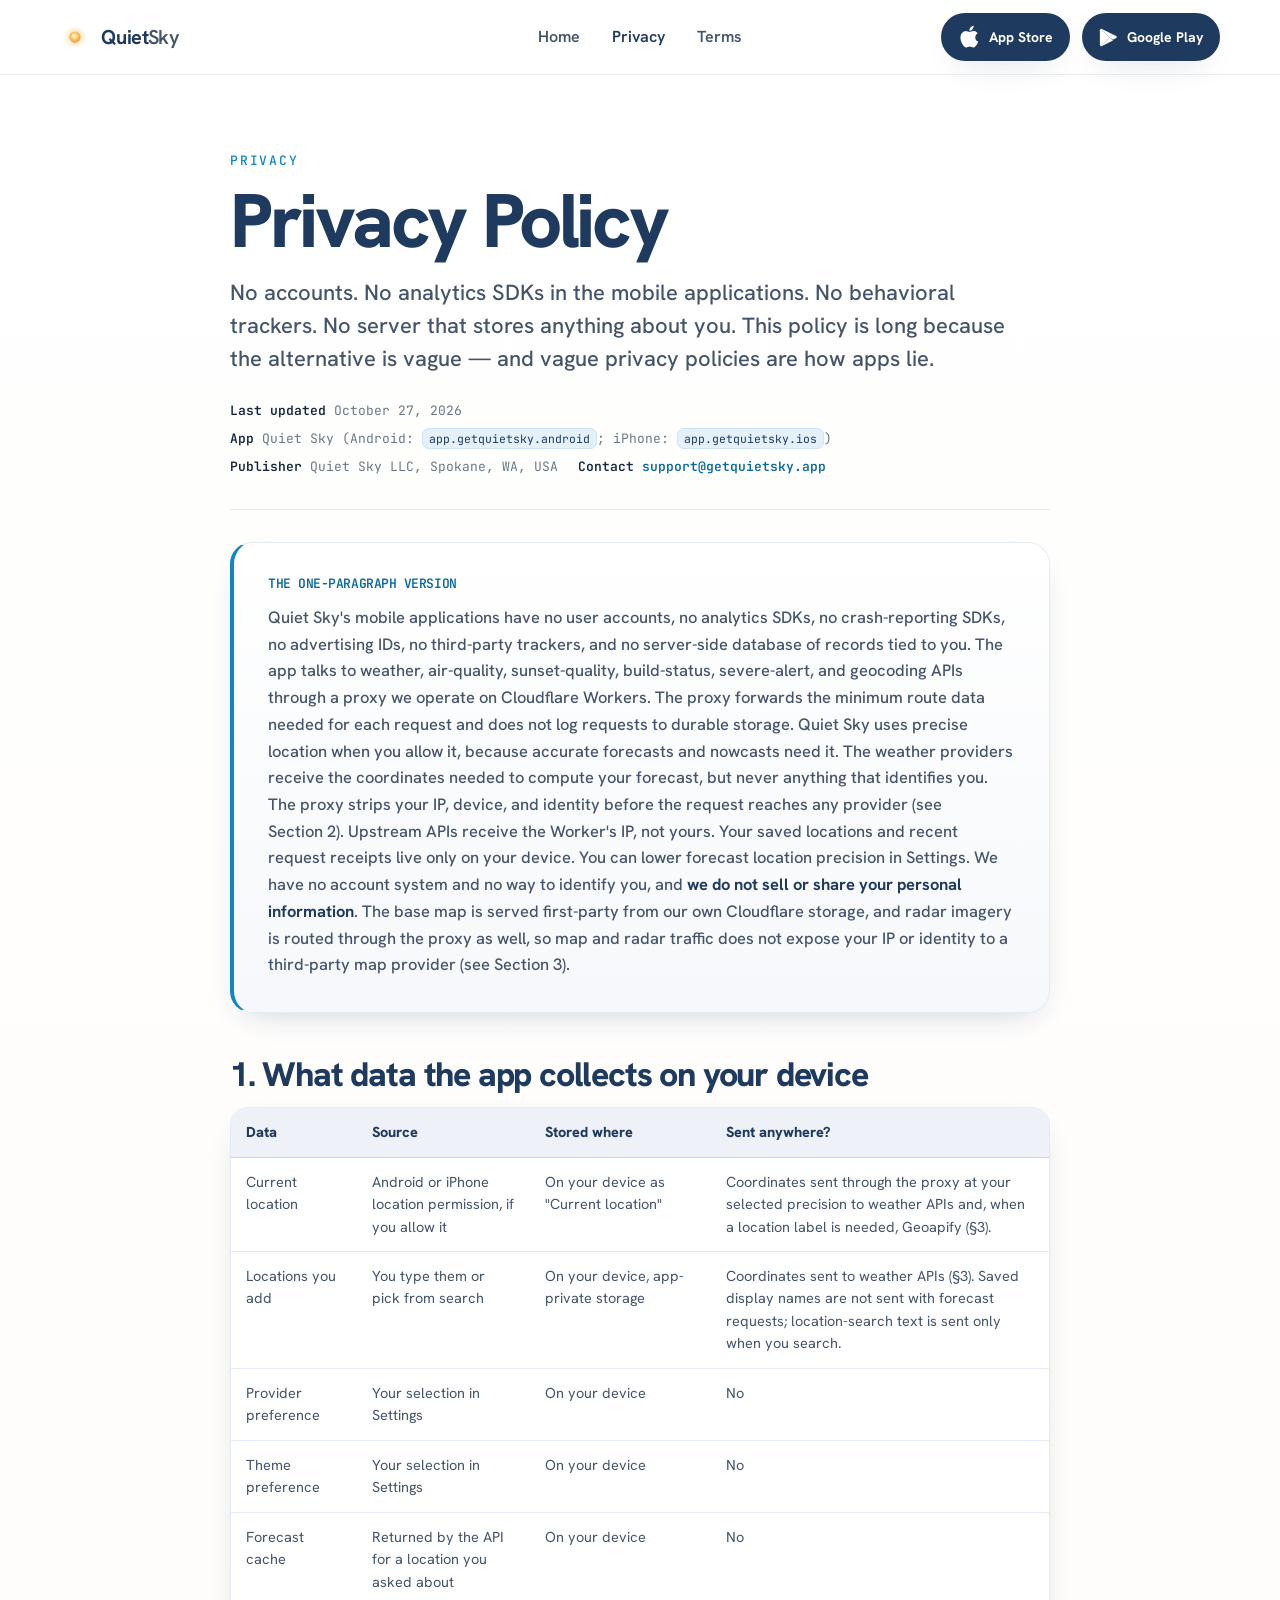
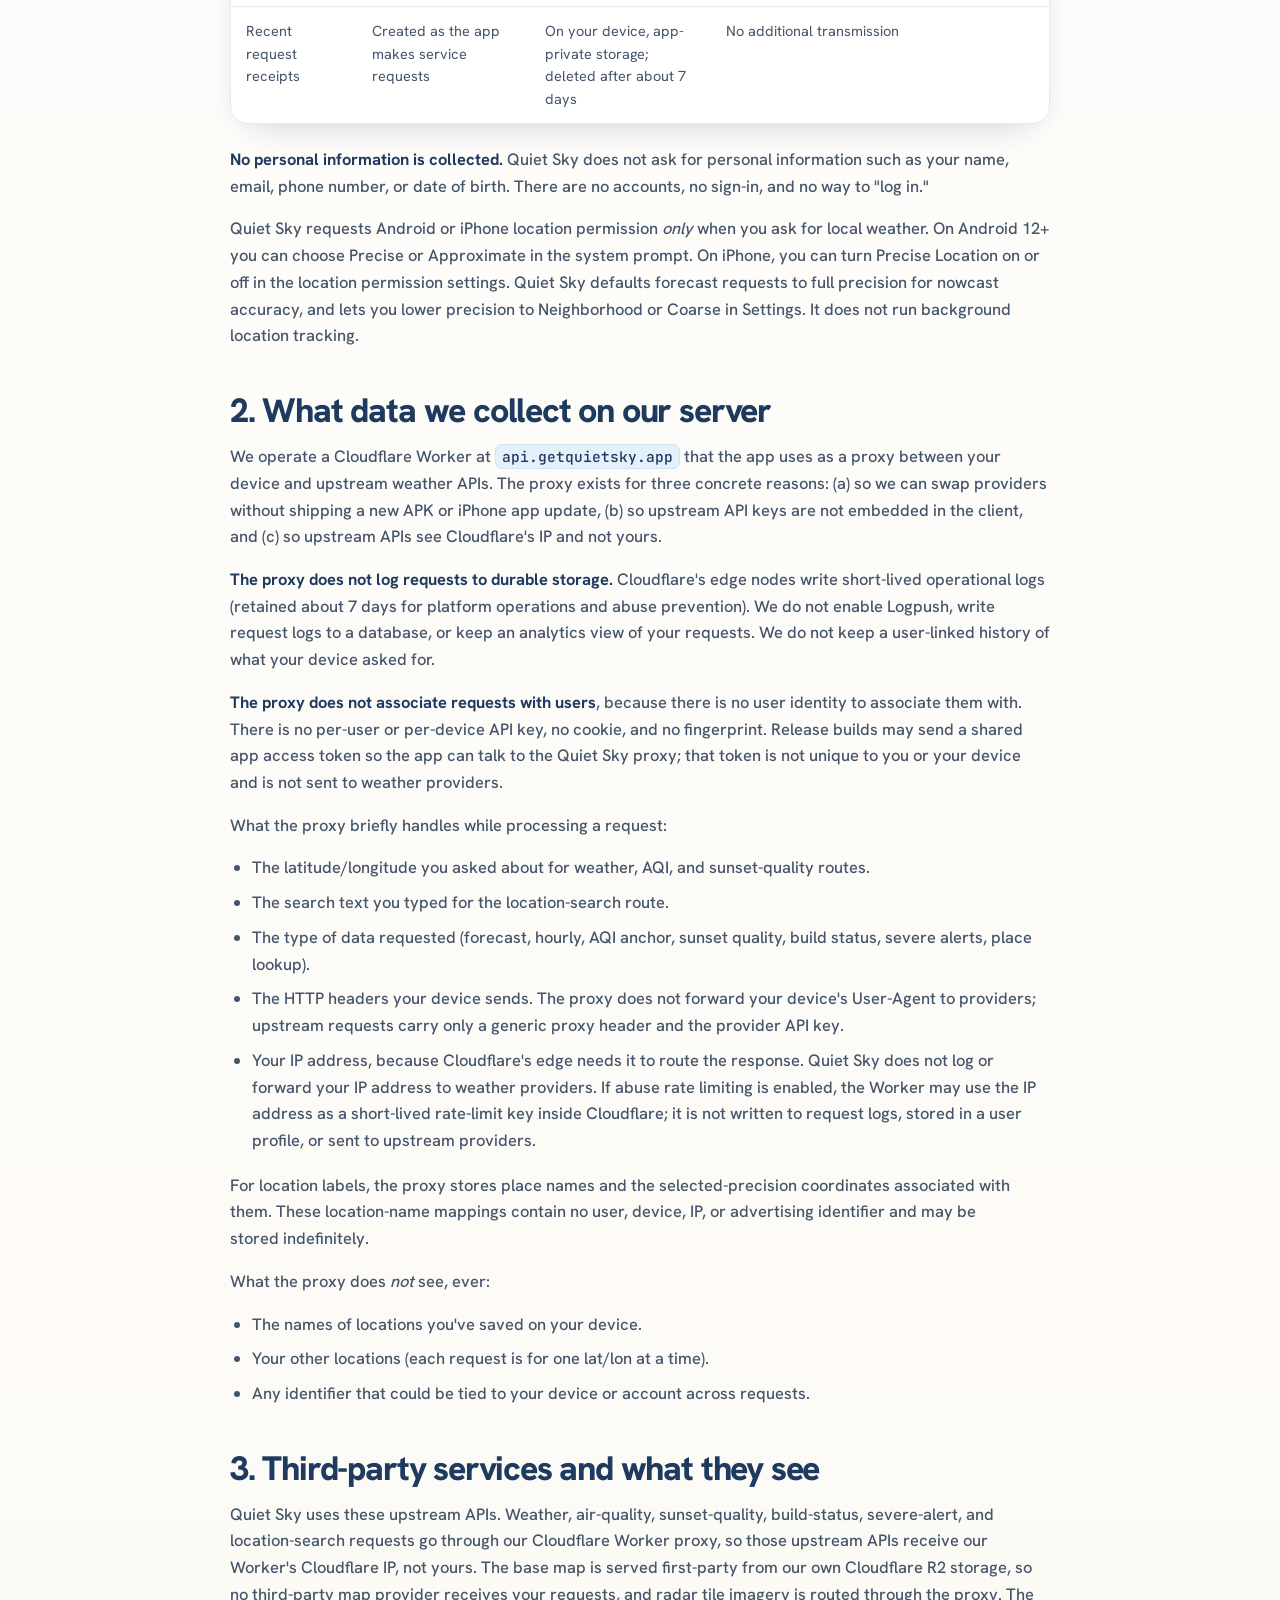
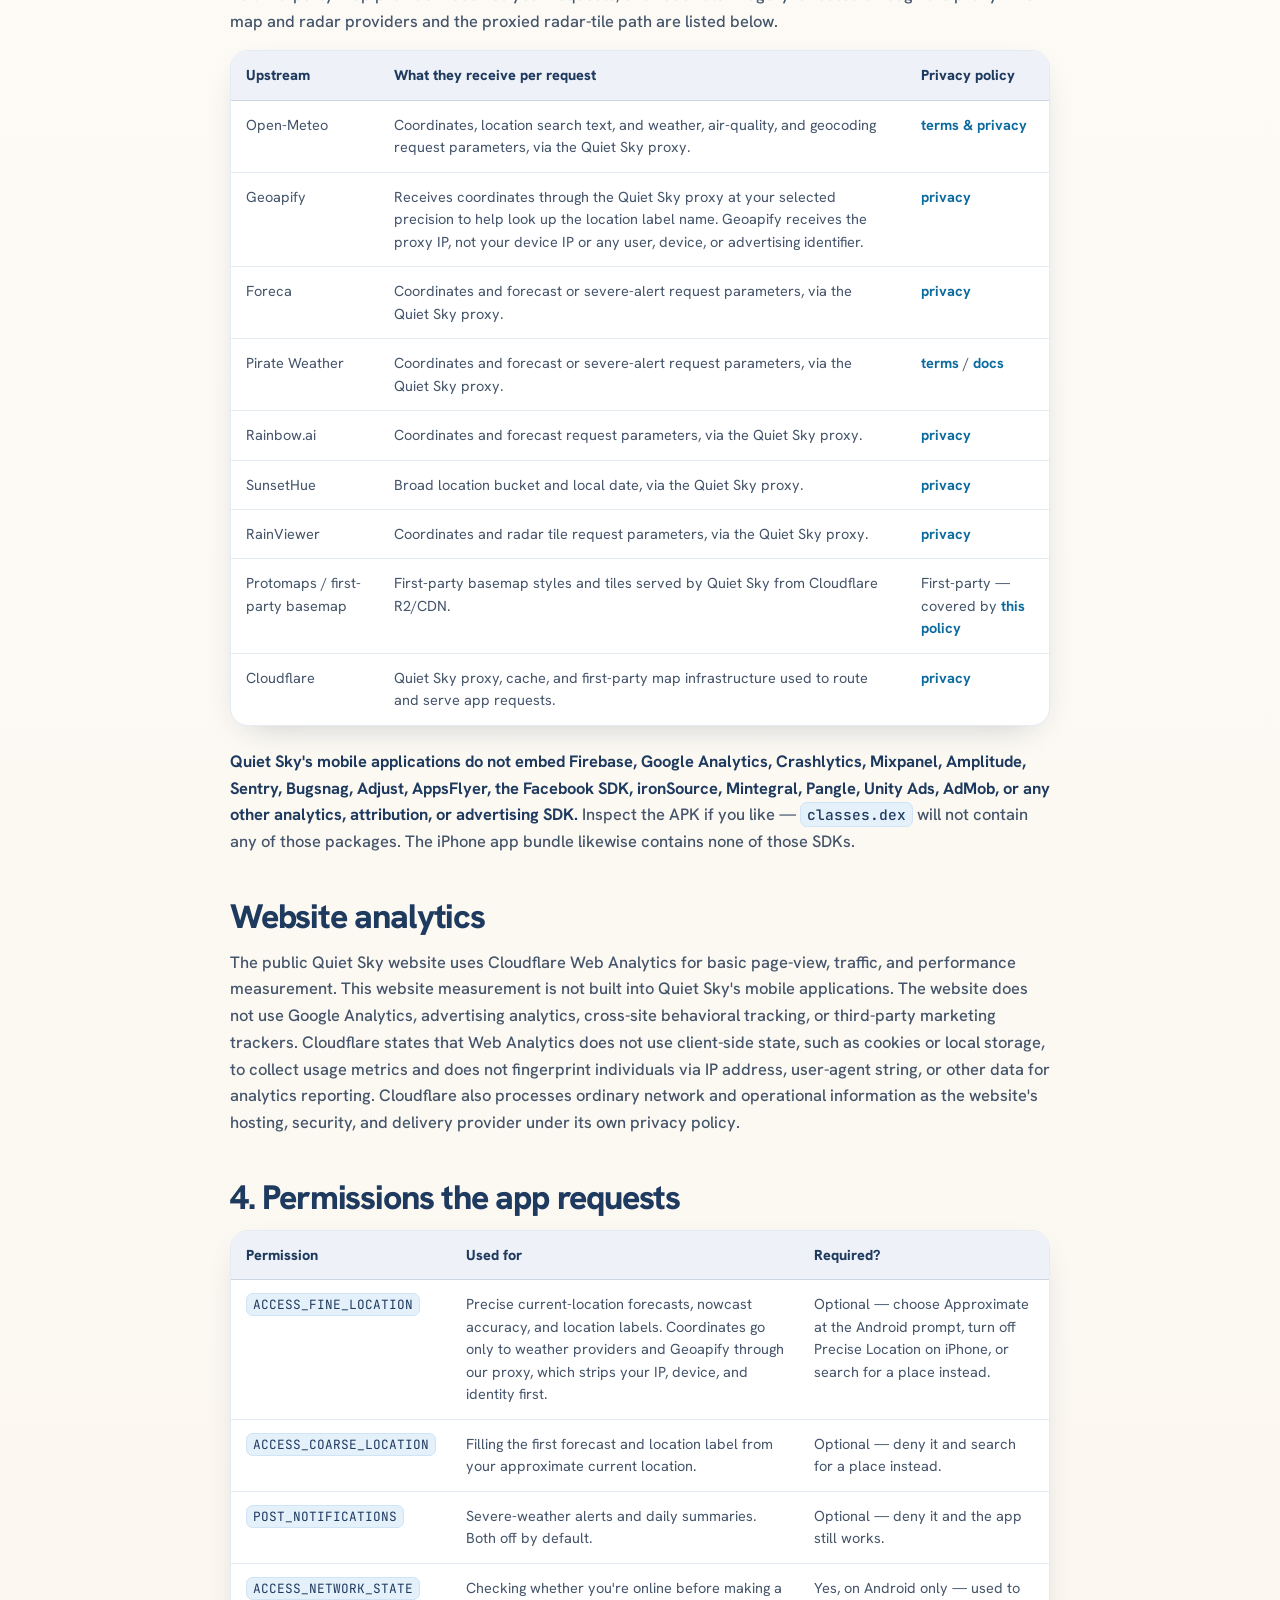
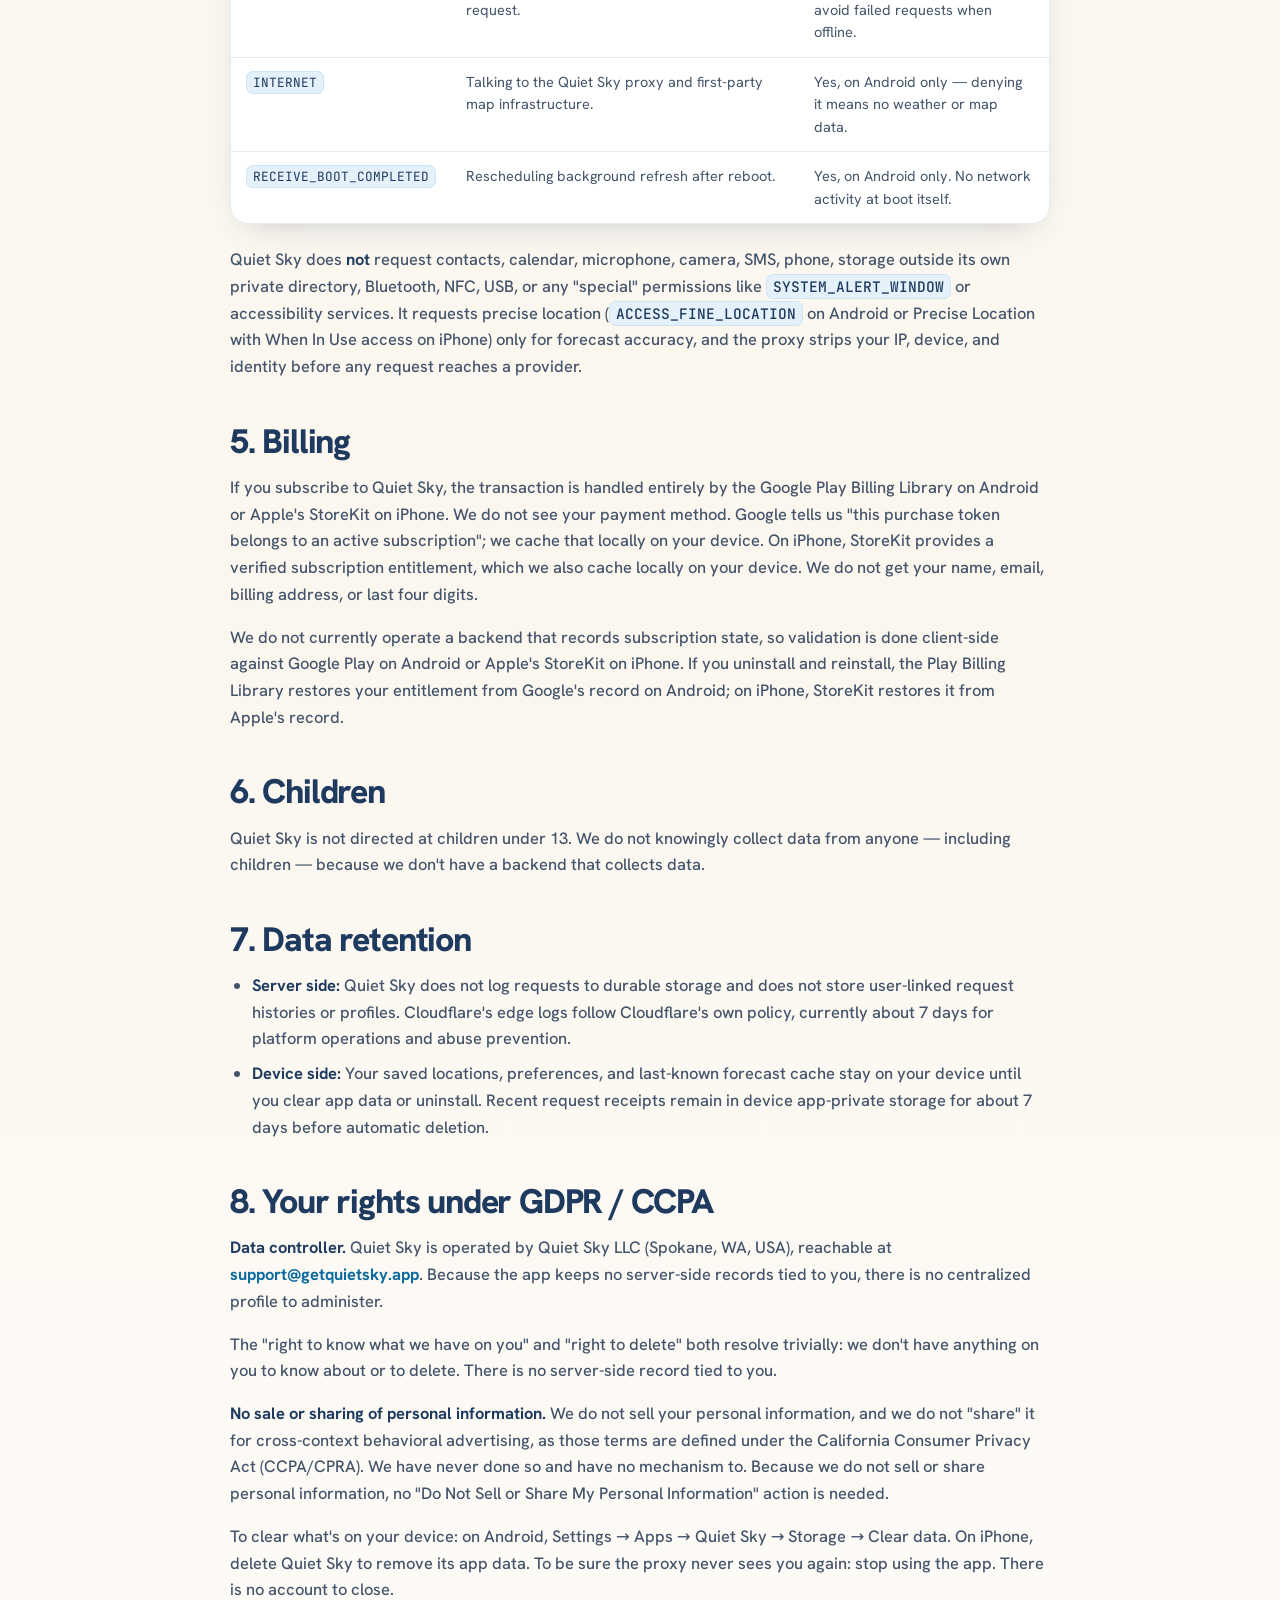
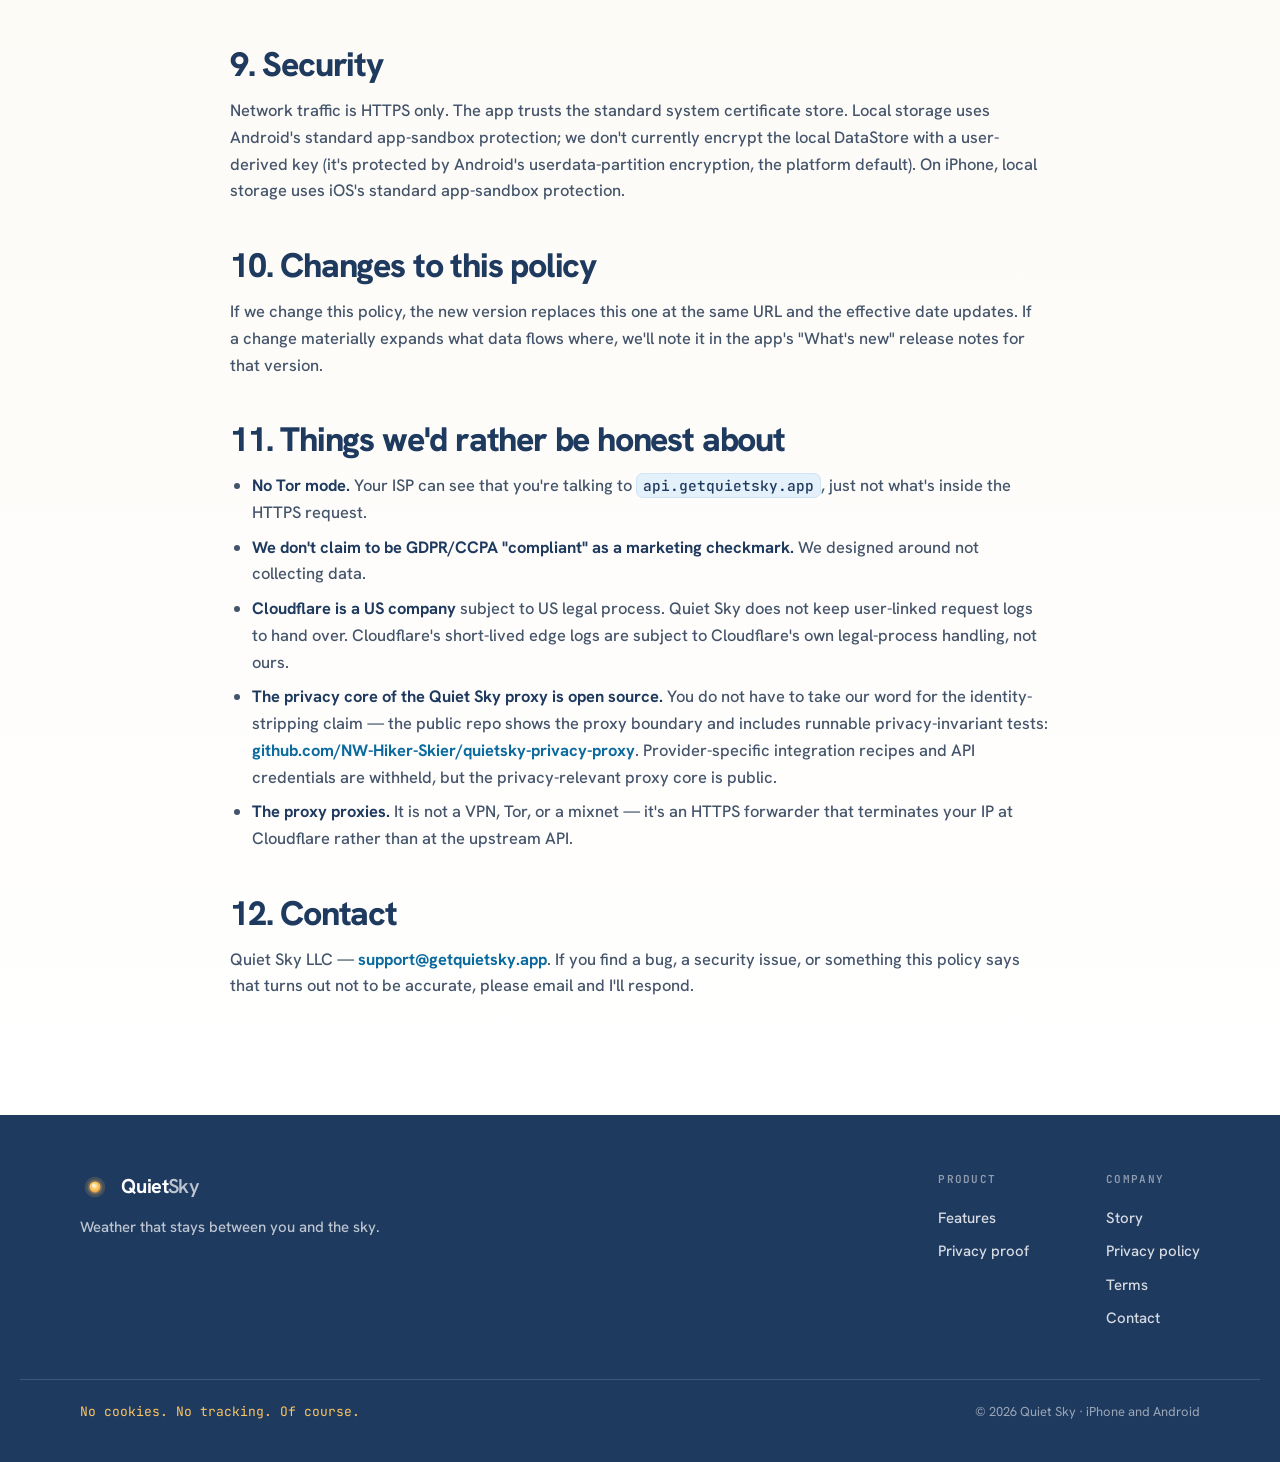
==== commit 99c0a338: "Launch reviewed iPhone and Android website (#9) Launch the reviewed iPhone and Android website" ====
--- a/Privacy.html
+++ b/Privacy.html
@@ -13,20 +13,24 @@
 <link rel="stylesheet" href="fonts.css">
 <link rel="stylesheet" href="styles-bold.css">
 <link rel="stylesheet" href="legal.css">
+<link rel="stylesheet" href="platform-update.css">
 </head>
 <body class="legal-page legal-page--privacy">
 <nav class="nav" data-stuck="true" id="nav">
   <a class="brand" href="index.html" aria-label="Quiet Sky home"><svg width="30" height="30" viewBox="0 0 32 32" aria-hidden="true"><defs><radialGradient id="sunNav" cx="46%" cy="42%" r="58%"><stop offset="0%" stop-color="#FFF6D8"/><stop offset="55%" stop-color="#FBC560"/><stop offset="100%" stop-color="#E89A44"/></radialGradient></defs><circle cx="16" cy="16" r="11" fill="#FBC560" opacity="0.16"/><circle cx="16" cy="16" r="8" fill="#FBC560" opacity="0.22"/><circle cx="16" cy="16" r="6" fill="url(#sunNav)"/><circle cx="14.2" cy="14.2" r="1.4" fill="#FFF8E6" opacity="0.8"/></svg><span class="wm"><b>Quiet</b><span>Sky</span></span></a>
   <div class="nav-links"><a href="index.html">Home</a><a href="Privacy.html" aria-current="page">Privacy</a><a href="Terms.html">Terms</a></div>
-  <a class="btn btn-primary" href="https://play.google.com/store/apps/details?id=app.getquietsky.android&amp;utm_source=website&amp;utm_medium=referral&amp;utm_campaign=site_launch&amp;utm_content=nav" aria-label="Get Quiet Sky on Google Play"><svg viewBox="0 0 24 26" aria-hidden="true"><path d="M2 2.2 13.4 13 2 23.8c-.5-.3-.9-.9-.9-1.7V3.9c0-.8.4-1.4.9-1.7Z" fill="#00D2FF"/><path d="M17.7 9.2 13.4 13 2 2.2c.5-.3 1.1-.3 1.8.1l13.9 6.9Z" fill="#00E676"/><path d="M17.7 16.8 3.8 23.7c-.7.4-1.3.4-1.8.1L13.4 13l4.3 3.8Z" fill="#FF3D57"/><path d="m17.7 9.2 4 2c1 .6 1 1.9 0 2.5l-4 2L13.4 13l4.3-3.8Z" fill="#FFC400"/></svg><span class="lbl-long">Get it on Google Play</span></a>
+  <div class="nav-store-buttons" aria-label="Download Quiet Sky">
+      <span class="btn btn-primary nav-store-button is-pending" aria-label="App Store download link will be added after approval"><svg class="apple-logo" viewBox="8 8 21 24" fill="currentColor" aria-hidden="true"><path d="M24.76888,20.30068a4.94881,4.94881,0,0,1,2.35656-4.15206,5.06566,5.06566,0,0,0-3.99116-2.15768c-1.67924-.17626-3.30719,1.00483-4.1629,1.00483-.87227,0-2.18977-.98733-3.6085-.95814a5.31529,5.31529,0,0,0-4.47292,2.72787c-1.934,3.34842-.49141,8.26947,1.3612,10.97608.9269,1.32535,2.01018,2.8058,3.42763,2.7533,1.38706-.05753,1.9051-.88448,3.5794-.88448,1.65876,0,2.14479.88448,3.591.8511,1.48838-.02416,2.42613-1.33124,3.32051-2.66914a10.962,10.962,0,0,0,1.51842-3.09251A4.78205,4.78205,0,0,1,24.76888,20.30068Z"/><path d="M22.03725,12.21089a4.87248,4.87248,0,0,0,1.11452-3.49062,4.95746,4.95746,0,0,0-3.20758,1.65961,4.63634,4.63634,0,0,0-1.14371,3.36139A4.09905,4.09905,0,0,0,22.03725,12.21089Z"/></svg><span>App Store</span></span>
+      <a class="btn btn-primary nav-store-button" href="https://play.google.com/store/apps/details?id=app.getquietsky.android&amp;utm_source=website&amp;utm_medium=referral&amp;utm_campaign=ios_website_update&amp;utm_content=nav" aria-label="Get Quiet Sky on Google Play"><svg viewBox="0 0 24 26" aria-hidden="true"><path d="M2 2.2 13.4 13 2 23.8c-.5-.3-.9-.9-.9-1.7V3.9c0-.8.4-1.4.9-1.7Z" fill="#00D2FF"/><path d="M17.7 9.2 13.4 13 2 2.2c.5-.3 1.1-.3 1.8.1l13.9 6.9Z" fill="#00E676"/><path d="M17.7 16.8 3.8 23.7c-.7.4-1.3.4-1.8.1L13.4 13l4.3 3.8Z" fill="#FF3D57"/><path d="m17.7 9.2 4 2c1 .6 1 1.9 0 2.5l-4 2L13.4 13l4.3-3.8Z" fill="#FFC400"/></svg><span>Google Play</span></a>
+    </div>
 </nav>
 <main class="legal-shell"><div class="legal-layout"><article class="legal-doc qs-doc">
     <p class="qs-eyebrow">Privacy</p>
     <h1>Privacy Policy</h1>
     <p class="qs-lede">No accounts. No analytics SDKs in the mobile applications. No behavioral trackers. No server that stores anything about you. This policy is long because the alternative is vague&nbsp;— and vague privacy policies are how apps lie.</p>
     <div class="qs-meta">
-      <span><strong>Last updated</strong> August 10, 2026</span>
-      <span><strong>App</strong> Quiet Sky (<code>app.getquietsky.android</code>)</span>
+      <span><strong>Last updated</strong> October 27, 2026</span>
+      <span><strong>App</strong> Quiet Sky (Android: <code>app.getquietsky.android</code>; iPhone: <code>app.getquietsky.ios</code>)</span>
       <span><strong>Publisher</strong> Quiet Sky LLC, Spokane, WA, USA</span>
       <span><strong>Contact</strong> <a href="mailto:support@getquietsky.app">support@getquietsky.app</a></span>
     </div>
@@ -42,7 +46,7 @@
     <table>
       <thead><tr><th>Data</th><th>Source</th><th>Stored where</th><th>Sent anywhere?</th></tr></thead>
       <tbody>
-        <tr><td>Current location</td><td>Android location permission, if you allow it</td><td>On your device as "Current location"</td><td>Coordinates sent through the proxy at your selected precision to weather APIs and, when a location label is needed, Geoapify (§3).</td></tr>
+        <tr><td>Current location</td><td>Android or iPhone location permission, if you allow it</td><td>On your device as "Current location"</td><td>Coordinates sent through the proxy at your selected precision to weather APIs and, when a location label is needed, Geoapify (§3).</td></tr>
         <tr><td>Locations you add</td><td>You type them or pick from search</td><td>On your device, app-private storage</td><td>Coordinates sent to weather APIs (§3). Saved display names are not sent with forecast requests; location-search text is sent only when you search.</td></tr>
         <tr><td>Provider preference</td><td>Your selection in Settings</td><td>On your device</td><td>No</td></tr>
         <tr><td>Theme preference</td><td>Your selection in Settings</td><td>On your device</td><td>No</td></tr>
@@ -52,10 +56,10 @@
     </table>
     </div>
     <p><strong>No personal information is collected.</strong> Quiet Sky does not ask for personal information such as your name, email, phone number, or date of birth. There are no accounts, no sign-in, and no way to "log in."</p>
-    <p>Quiet Sky requests Android location permission <em>only</em> when you ask for local weather. On Android 12+ you can choose Precise or Approximate in the system prompt. Quiet Sky defaults forecast requests to full precision for nowcast accuracy, and lets you lower precision to Neighborhood or Coarse in Settings. It does not run background location tracking.</p>
+    <p>Quiet Sky requests Android or iPhone location permission <em>only</em> when you ask for local weather. On Android 12+ you can choose Precise or Approximate in the system prompt. On iPhone, you can turn Precise Location on or off in the location permission settings. Quiet Sky defaults forecast requests to full precision for nowcast accuracy, and lets you lower precision to Neighborhood or Coarse in Settings. It does not run background location tracking.</p>
 
     <h2 id="s2">2. What data we collect on our server</h2>
-    <p>We operate a Cloudflare Worker at <code>api.getquietsky.app</code> that the app uses as a proxy between your device and upstream weather APIs. The proxy exists for three concrete reasons: (a) so we can swap providers without shipping a new APK, (b) so upstream API keys are not embedded in the client, and (c) so upstream APIs see Cloudflare's IP and not yours.</p>
+    <p>We operate a Cloudflare Worker at <code>api.getquietsky.app</code> that the app uses as a proxy between your device and upstream weather APIs. The proxy exists for three concrete reasons: (a) so we can swap providers without shipping a new APK or iPhone app update, (b) so upstream API keys are not embedded in the client, and (c) so upstream APIs see Cloudflare's IP and not yours.</p>
     <p><strong>The proxy does not log requests to durable storage.</strong> Cloudflare's edge nodes write short-lived operational logs (retained about 7 days for platform operations and abuse prevention). We do not enable Logpush, write request logs to a database, or keep an analytics view of your requests. We do not keep a user-linked history of what your device asked for.</p>
     <p><strong>The proxy does not associate requests with users</strong>, because there is no user identity to associate them with. There is no per-user or per-device API key, no cookie, and no fingerprint. Release builds may send a shared app access token so the app can talk to the Quiet Sky proxy; that token is not unique to you or your device and is not sent to weather providers.</p>
     <p>What the proxy briefly handles while processing a request:</p>
@@ -92,7 +96,7 @@
       </tbody>
     </table>
     </div>
-    <p><strong>Quiet Sky's mobile applications do not embed Firebase, Google Analytics, Crashlytics, Mixpanel, Amplitude, Sentry, Bugsnag, Adjust, AppsFlyer, the Facebook SDK, ironSource, Mintegral, Pangle, Unity Ads, AdMob, or any other analytics, attribution, or advertising SDK.</strong> Inspect the APK if you like&nbsp;— <code>classes.dex</code> will not contain any of those packages.</p>
+    <p><strong>Quiet Sky's mobile applications do not embed Firebase, Google Analytics, Crashlytics, Mixpanel, Amplitude, Sentry, Bugsnag, Adjust, AppsFlyer, the Facebook SDK, ironSource, Mintegral, Pangle, Unity Ads, AdMob, or any other analytics, attribution, or advertising SDK.</strong> Inspect the APK if you like&nbsp;— <code>classes.dex</code> will not contain any of those packages. The iPhone app bundle likewise contains none of those SDKs.</p>
 
     <h2 id="website-analytics">Website analytics</h2>
     <p>The public Quiet Sky website uses Cloudflare Web Analytics for basic page-view, traffic, and performance measurement. This website measurement is not built into Quiet Sky's mobile applications. The website does not use Google Analytics, advertising analytics, cross-site behavioral tracking, or third-party marketing trackers. Cloudflare states that Web Analytics does not use client-side state, such as cookies or local storage, to collect usage metrics and does not fingerprint individuals via IP address, user-agent string, or other data for analytics reporting. Cloudflare also processes ordinary network and operational information as the website's hosting, security, and delivery provider under its own privacy policy.</p>
@@ -102,20 +106,20 @@
     <table>
       <thead><tr><th>Permission</th><th>Used for</th><th>Required?</th></tr></thead>
       <tbody>
-        <tr><td><code>ACCESS_FINE_LOCATION</code></td><td>Precise current-location forecasts, nowcast accuracy, and location labels. Coordinates go only to weather providers and Geoapify through our proxy, which strips your IP, device, and identity first.</td><td>Optional&nbsp;— choose Approximate at the Android prompt, or search for a place instead.</td></tr>
+        <tr><td><code>ACCESS_FINE_LOCATION</code></td><td>Precise current-location forecasts, nowcast accuracy, and location labels. Coordinates go only to weather providers and Geoapify through our proxy, which strips your IP, device, and identity first.</td><td>Optional&nbsp;— choose Approximate at the Android prompt, turn off Precise Location on iPhone, or search for a place instead.</td></tr>
         <tr><td><code>ACCESS_COARSE_LOCATION</code></td><td>Filling the first forecast and location label from your approximate current location.</td><td>Optional&nbsp;— deny it and search for a place instead.</td></tr>
         <tr><td><code>POST_NOTIFICATIONS</code></td><td>Severe-weather alerts and daily summaries. Both off by default.</td><td>Optional&nbsp;— deny it and the app still works.</td></tr>
-        <tr><td><code>ACCESS_NETWORK_STATE</code></td><td>Checking whether you're online before making a request.</td><td>Yes&nbsp;— used to avoid failed requests when offline.</td></tr>
-        <tr><td><code>INTERNET</code></td><td>Talking to the Quiet Sky proxy and first-party map infrastructure.</td><td>Yes&nbsp;— denying it means no weather or map data.</td></tr>
-        <tr><td><code>RECEIVE_BOOT_COMPLETED</code></td><td>Rescheduling background refresh after reboot.</td><td>Yes. No network activity at boot itself.</td></tr>
+        <tr><td><code>ACCESS_NETWORK_STATE</code></td><td>Checking whether you're online before making a request.</td><td>Yes, on Android only&nbsp;— used to avoid failed requests when offline.</td></tr>
+        <tr><td><code>INTERNET</code></td><td>Talking to the Quiet Sky proxy and first-party map infrastructure.</td><td>Yes, on Android only&nbsp;— denying it means no weather or map data.</td></tr>
+        <tr><td><code>RECEIVE_BOOT_COMPLETED</code></td><td>Rescheduling background refresh after reboot.</td><td>Yes, on Android only. No network activity at boot itself.</td></tr>
       </tbody>
     </table>
     </div>
-    <p>Quiet Sky does <strong>not</strong> request contacts, calendar, microphone, camera, SMS, phone, storage outside its own private directory, Bluetooth, NFC, USB, or any "special" permissions like <code>SYSTEM_ALERT_WINDOW</code> or accessibility services. It requests precise location (<code>ACCESS_FINE_LOCATION</code>) only for forecast accuracy, and the proxy strips your IP, device, and identity before any request reaches a provider.</p>
+    <p>Quiet Sky does <strong>not</strong> request contacts, calendar, microphone, camera, SMS, phone, storage outside its own private directory, Bluetooth, NFC, USB, or any "special" permissions like <code>SYSTEM_ALERT_WINDOW</code> or accessibility services. It requests precise location (<code>ACCESS_FINE_LOCATION</code> on Android or Precise Location with When In Use access on iPhone) only for forecast accuracy, and the proxy strips your IP, device, and identity before any request reaches a provider.</p>
 
-    <h2 id="s5">5. The Play Billing case</h2>
-    <p>If you subscribe to Quiet Sky Pro (when subscriptions launch), the transaction is handled entirely by the Google Play Billing Library. We do not see your payment method. Google tells us "this purchase token belongs to an active subscription"; we cache that locally on your device. We do not get your name, email, billing address, or last four digits.</p>
-    <p>We do not currently operate a backend that records subscription state, so validation is done client-side against Google Play. If you uninstall and reinstall, the Play Billing Library restores your entitlement from Google's record.</p>
+    <h2 id="s5">5. Billing</h2>
+    <p>If you subscribe to Quiet Sky, the transaction is handled entirely by the Google Play Billing Library on Android or Apple's StoreKit on iPhone. We do not see your payment method. Google tells us "this purchase token belongs to an active subscription"; we cache that locally on your device. On iPhone, StoreKit provides a verified subscription entitlement, which we also cache locally on your device. We do not get your name, email, billing address, or last four digits.</p>
+    <p>We do not currently operate a backend that records subscription state, so validation is done client-side against Google Play on Android or Apple's StoreKit on iPhone. If you uninstall and reinstall, the Play Billing Library restores your entitlement from Google's record on Android; on iPhone, StoreKit restores it from Apple's record.</p>
 
     <h2 id="s6">6. Children</h2>
     <p>Quiet Sky is not directed at children under 13. We do not knowingly collect data from anyone&nbsp;— including children&nbsp;— because we don't have a backend that collects data.</p>
@@ -130,18 +134,18 @@
     <p><strong>Data controller.</strong> Quiet Sky is operated by Quiet Sky LLC (Spokane, WA, USA), reachable at <a href="mailto:support@getquietsky.app">support@getquietsky.app</a>. Because the app keeps no server-side records tied to you, there is no centralized profile to administer.</p>
     <p>The "right to know what we have on you" and "right to delete" both resolve trivially: we don't have anything on you to know about or to delete. There is no server-side record tied to you.</p>
     <p><strong>No sale or sharing of personal information.</strong> We do not sell your personal information, and we do not "share" it for cross-context behavioral advertising, as those terms are defined under the California Consumer Privacy Act (CCPA/CPRA). We have never done so and have no mechanism to. Because we do not sell or share personal information, no "Do Not Sell or Share My Personal Information" action is needed.</p>
-    <p>To clear what's on your device: Settings → Apps → Quiet Sky → Storage → Clear data. To be sure the proxy never sees you again: stop using the app. There is no account to close.</p>
+    <p>To clear what's on your device: on Android, Settings → Apps → Quiet Sky → Storage → Clear data. On iPhone, delete Quiet Sky to remove its app data. To be sure the proxy never sees you again: stop using the app. There is no account to close.</p>
 
     <h2 id="s9">9. Security</h2>
-    <p>Network traffic is HTTPS only. The app trusts the standard system certificate store. Local storage uses Android's standard app-sandbox protection; we don't currently encrypt the local DataStore with a user-derived key (it's protected by Android's userdata-partition encryption, the platform default).</p>
+    <p>Network traffic is HTTPS only. The app trusts the standard system certificate store. Local storage uses Android's standard app-sandbox protection; we don't currently encrypt the local DataStore with a user-derived key (it's protected by Android's userdata-partition encryption, the platform default). On iPhone, local storage uses iOS's standard app-sandbox protection.</p>
 
     <h2 id="s10">10. Changes to this policy</h2>
     <p>If we change this policy, the new version replaces this one at the same URL and the effective date updates. If a change materially expands what data flows where, we'll note it in the app's "What's new" release notes for that version.</p>
 
-    <h2 id="s11">11. Things we'd rather be honest about than hide</h2>
+    <h2 id="s11">11. Things we'd rather be honest about</h2>
     <ul>
       <li><strong>No Tor mode.</strong> Your ISP can see that you're talking to <code>api.getquietsky.app</code>, just not what's inside the HTTPS request.</li>
-      <li><strong>We don't claim to be GDPR/CCPA "compliant" as a marketing checkmark.</strong> We designed around not collecting data, which is the only honest way to make those frameworks easy.</li>
+      <li><strong>We don't claim to be GDPR/CCPA "compliant" as a marketing checkmark.</strong> We designed around not collecting data.</li>
       <li><strong>Cloudflare is a US company</strong> subject to US legal process. Quiet Sky does not keep user-linked request logs to hand over. Cloudflare's short-lived edge logs are subject to Cloudflare's own legal-process handling, not ours.</li>
       <li><strong>The privacy core of the Quiet Sky proxy is open source.</strong> You do not have to take our word for the identity-stripping claim — the public repo shows the proxy boundary and includes runnable privacy-invariant tests: <a href="https://github.com/NW-Hiker-Skier/quietsky-privacy-proxy">github.com/NW-Hiker-Skier/quietsky-privacy-proxy</a>. Provider-specific integration recipes and API credentials are withheld, but the privacy-relevant proxy core is public.</li>
       <li><strong>The proxy proxies.</strong> It is not a VPN, Tor, or a mixnet&nbsp;— it's an HTTPS forwarder that terminates your IP at Cloudflare rather than at the upstream API.</li>
@@ -150,6 +154,6 @@
     <h2 id="s12">12. Contact</h2>
     <p>Quiet Sky LLC&nbsp;— <a href="mailto:support@getquietsky.app">support@getquietsky.app</a>. If you find a bug, a security issue, or something this policy says that turns out not to be accurate, please email and I'll respond.</p>
   </article></div></main>
-<footer class="footer legal-footer"><div class="wrap"><div><div class="brand"><svg width="30" height="30" viewBox="0 0 32 32" aria-hidden="true"><defs><radialGradient id="sunFootLegal" cx="46%" cy="42%" r="58%"><stop offset="0%" stop-color="#FFF6D8"/><stop offset="55%" stop-color="#FBC560"/><stop offset="100%" stop-color="#E89A44"/></radialGradient></defs><circle cx="16" cy="16" r="11" fill="#FBC560" opacity="0.16"/><circle cx="16" cy="16" r="8" fill="#FBC560" opacity="0.22"/><circle cx="16" cy="16" r="6" fill="url(#sunFootLegal)"/><circle cx="14.2" cy="14.2" r="1.4" fill="#FFF8E6" opacity="0.8"/></svg><span class="wm"><b>Quiet</b><span>Sky</span></span></div><p class="tag">Weather that stays between you and the sky.</p></div><div class="footer-links"><div class="fcol"><h5>Product</h5><a href="index.html#features">Features</a><a href="index.html#privacy">Privacy proof</a></div><div class="fcol"><h5>Company</h5><a href="Story.html">Story</a><a href="Privacy.html">Privacy policy</a><a href="Terms.html">Terms</a><a href="mailto:support@getquietsky.app">Contact</a></div></div></div><div class="footer-base"><span class="nt">No cookies. No tracking. Of course.</span><span class="cp">© 2026 Quiet Sky · Android-native, Material You</span></div></footer>
+<footer class="footer legal-footer"><div class="wrap"><div><div class="brand"><svg width="30" height="30" viewBox="0 0 32 32" aria-hidden="true"><defs><radialGradient id="sunFootLegal" cx="46%" cy="42%" r="58%"><stop offset="0%" stop-color="#FFF6D8"/><stop offset="55%" stop-color="#FBC560"/><stop offset="100%" stop-color="#E89A44"/></radialGradient></defs><circle cx="16" cy="16" r="11" fill="#FBC560" opacity="0.16"/><circle cx="16" cy="16" r="8" fill="#FBC560" opacity="0.22"/><circle cx="16" cy="16" r="6" fill="url(#sunFootLegal)"/><circle cx="14.2" cy="14.2" r="1.4" fill="#FFF8E6" opacity="0.8"/></svg><span class="wm"><b>Quiet</b><span>Sky</span></span></div><p class="tag">Weather that stays between you and the sky.</p></div><div class="footer-links"><div class="fcol"><h5>Product</h5><a href="index.html#features">Features</a><a href="index.html#privacy">Privacy proof</a></div><div class="fcol"><h5>Company</h5><a href="Story.html">Story</a><a href="Privacy.html">Privacy policy</a><a href="Terms.html">Terms</a><a href="mailto:support@getquietsky.app">Contact</a></div></div></div><div class="footer-base"><span class="nt">No cookies. No tracking. Of course.</span><span class="cp">© 2026 Quiet Sky · iPhone and Android</span></div></footer>
 </body>
 </html>
--- a/platform-update.css
+++ b/platform-update.css
@@ -0,0 +1,47 @@
+/* Scoped platform-update proposal; base brand tokens and layout retained. */
+.store-buttons { display:flex; justify-content:center; align-items:center; flex-wrap:wrap; gap:24px; padding:12px; }
+.store-badge { display:inline-flex; align-items:center; justify-content:center; min-height:48px; }
+.store-badge img { width:auto; height:48px; max-width:none; }
+.apple-badge { cursor:default; }
+/* Google's supplied bitmap includes built-in clear space; equalize visible badges. */
+.play-badge { width:162px; height:48px; position:relative; }
+.play-badge img { position:absolute; height:72px; width:auto; }
+.store-badge:focus-visible, .btn:focus-visible { outline:3px solid var(--trust); outline-offset:8px; }
+.nav { display:grid; grid-template-columns:minmax(0,1fr) auto minmax(0,1fr); }
+.nav > .brand { grid-column:1; justify-self:start; }
+.nav .nav-links { grid-column:2; justify-self:center; }
+.nav-store-buttons { grid-column:3; justify-self:end; display:flex; gap:12px; align-items:center; }
+.nav .nav-store-button { min-height:48px; padding:10px 16px; font-size:14px; white-space:nowrap; }
+.nav .nav-store-button { align-items:center; line-height:1; }
+.nav .nav-store-button svg { display:block; flex-shrink:0; }
+.nav .nav-store-button .apple-logo { width:22px; height:24px; }
+.nav .is-pending { cursor:default; }
+.nav .is-pending:hover { transform:none; background:var(--navy); }
+.hero-cta { margin-top:20px; }
+.hero-inner { max-width:1200px; }
+.hero-note { color:var(--ink-2); }
+.panel[id] { scroll-margin-top:80px; }
+.phone-radar { aspect-ratio:922/2048; }
+.phone-forecast { aspect-ratio:1320/2868; }
+.phone-forecast::after { display:none; }
+.fcta { justify-content:center; }
+.closing-store-buttons { display:flex; justify-content:center; align-items:center; flex-wrap:wrap; gap:12px; }
+.closing-store-buttons .store-download-button { min-height:48px; padding:10px 16px; font-size:14px; white-space:nowrap; line-height:1; }
+.closing-store-buttons svg { display:block; flex-shrink:0; }
+.nav-store-buttons svg path, .closing-store-buttons svg path { fill:currentColor; }
+.closing-store-buttons .apple-logo { width:22px; height:24px; }
+.closing-store-buttons .is-pending { cursor:default; }
+.closing-store-buttons .is-pending:hover { transform:none; background:var(--trust); }
+.radar-labels { display:flex; flex-wrap:wrap; gap:10px; margin-top:24px; }
+.radar-labels span { padding:6px 12px; border:1px solid var(--line-2); border-radius:999px; font-size:13px; color:var(--ink-2); }
+.screen-caption, .artwork-caption { font-family:var(--mono); font-size:11px; line-height:1.6; color:var(--ink-2); text-align:center; }
+.screen-caption { margin-bottom:12px; }
+.atmospheric-gallery { display:grid; grid-template-columns:minmax(0,1fr) minmax(0,1fr); gap:14px; width:100%; align-items:start; }
+.atmospheric-gallery .native-widget { display:block; width:100%; height:auto; max-width:none; }
+.native-widget.wide { grid-column:1/-1; }
+.pin-ticks { right:0; }
+@media(max-width:860px) { .radar-labels { justify-content:center; } }
+@media(max-width:820px) { .nav { grid-template-columns:auto minmax(0,1fr); gap:10px; } .nav-store-buttons { grid-column:2; gap:8px; } .nav .brand { font-size:16px; gap:6px; } .nav .brand > svg { width:24px; height:24px; } .nav .nav-store-button { min-height:44px; padding:8px 7px; font-size:12px; gap:5px; } .nav .nav-store-button svg { width:14px; height:16px; } }
+@media(max-width:820px) { .nav .nav-store-button .apple-logo { width:18px; height:20px; } }
+@media(max-width:400px) { .store-buttons { gap:16px; } .store-badge img { height:40px; } .play-badge { width:135px; height:40px; } .play-badge img { height:60px; } }
+@media(prefers-reduced-motion:reduce) { *, *::before, *::after { animation:none !important; transition:none !important; } }
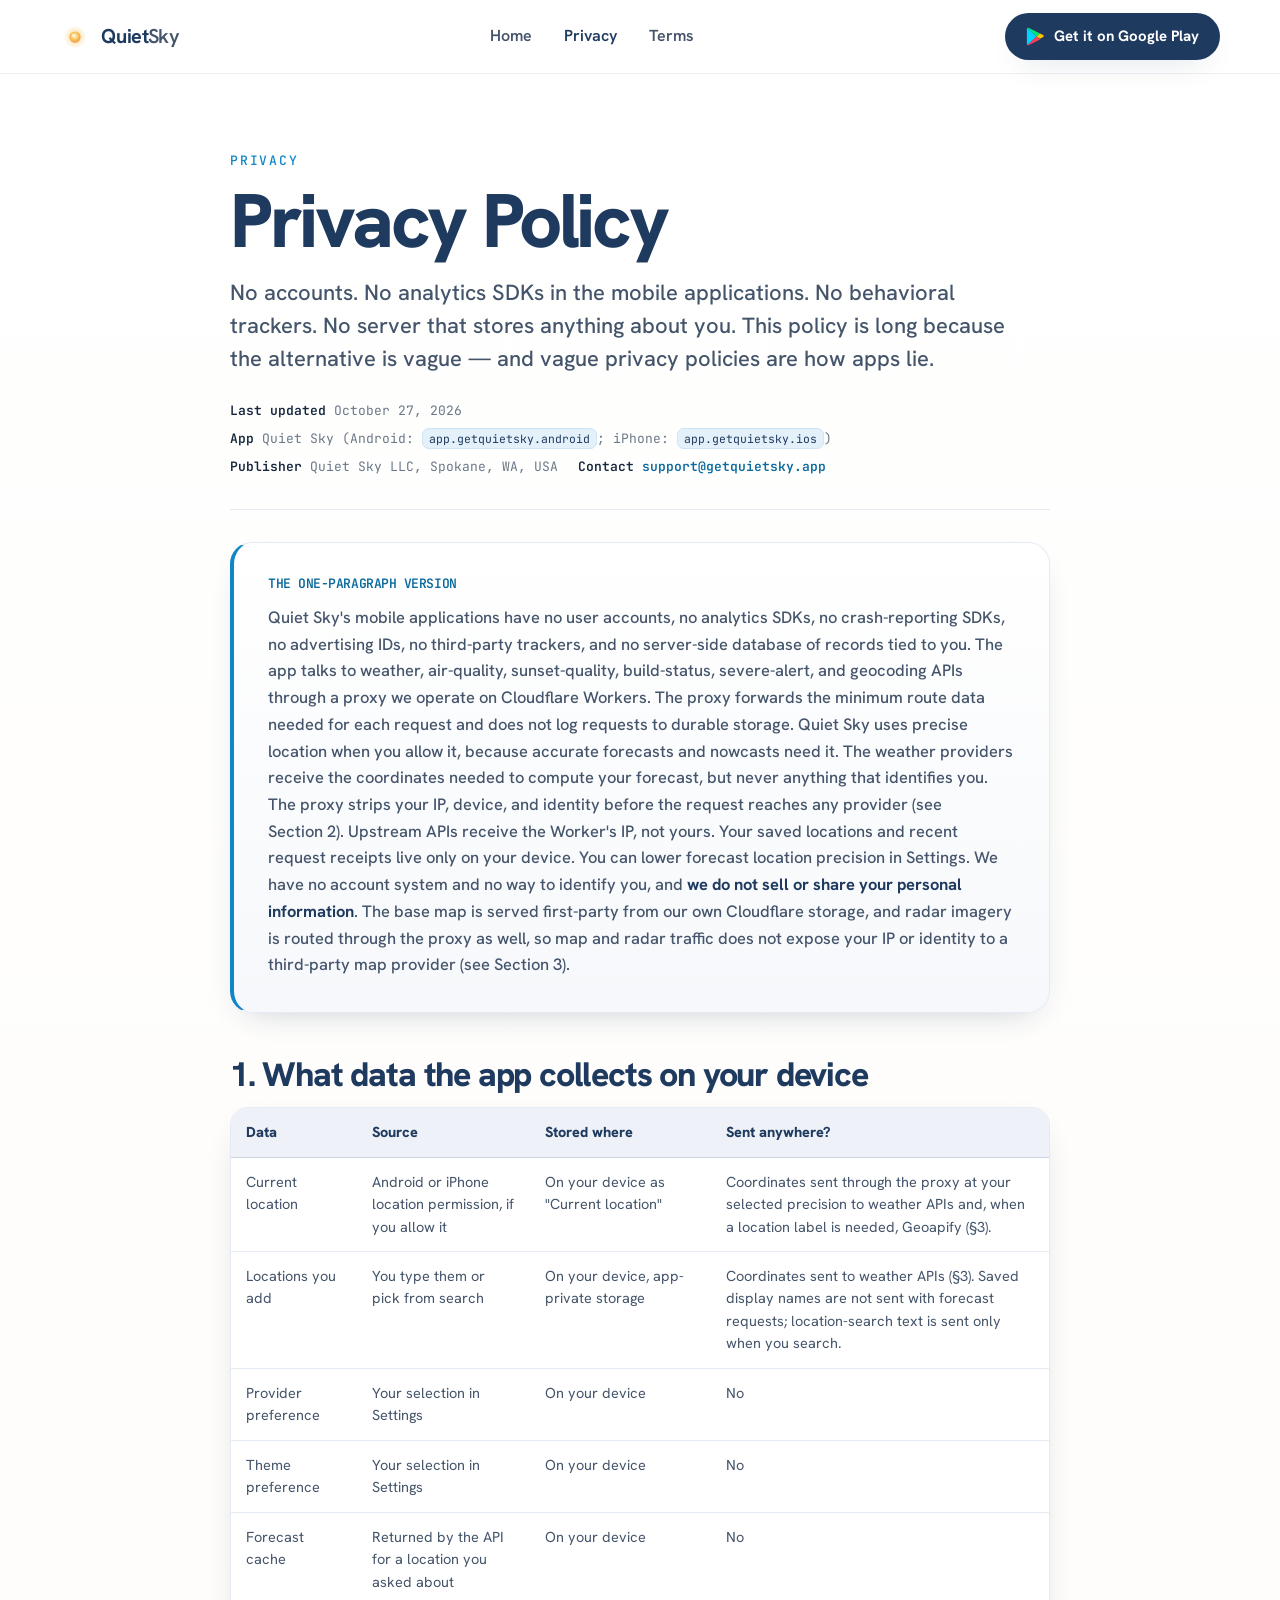
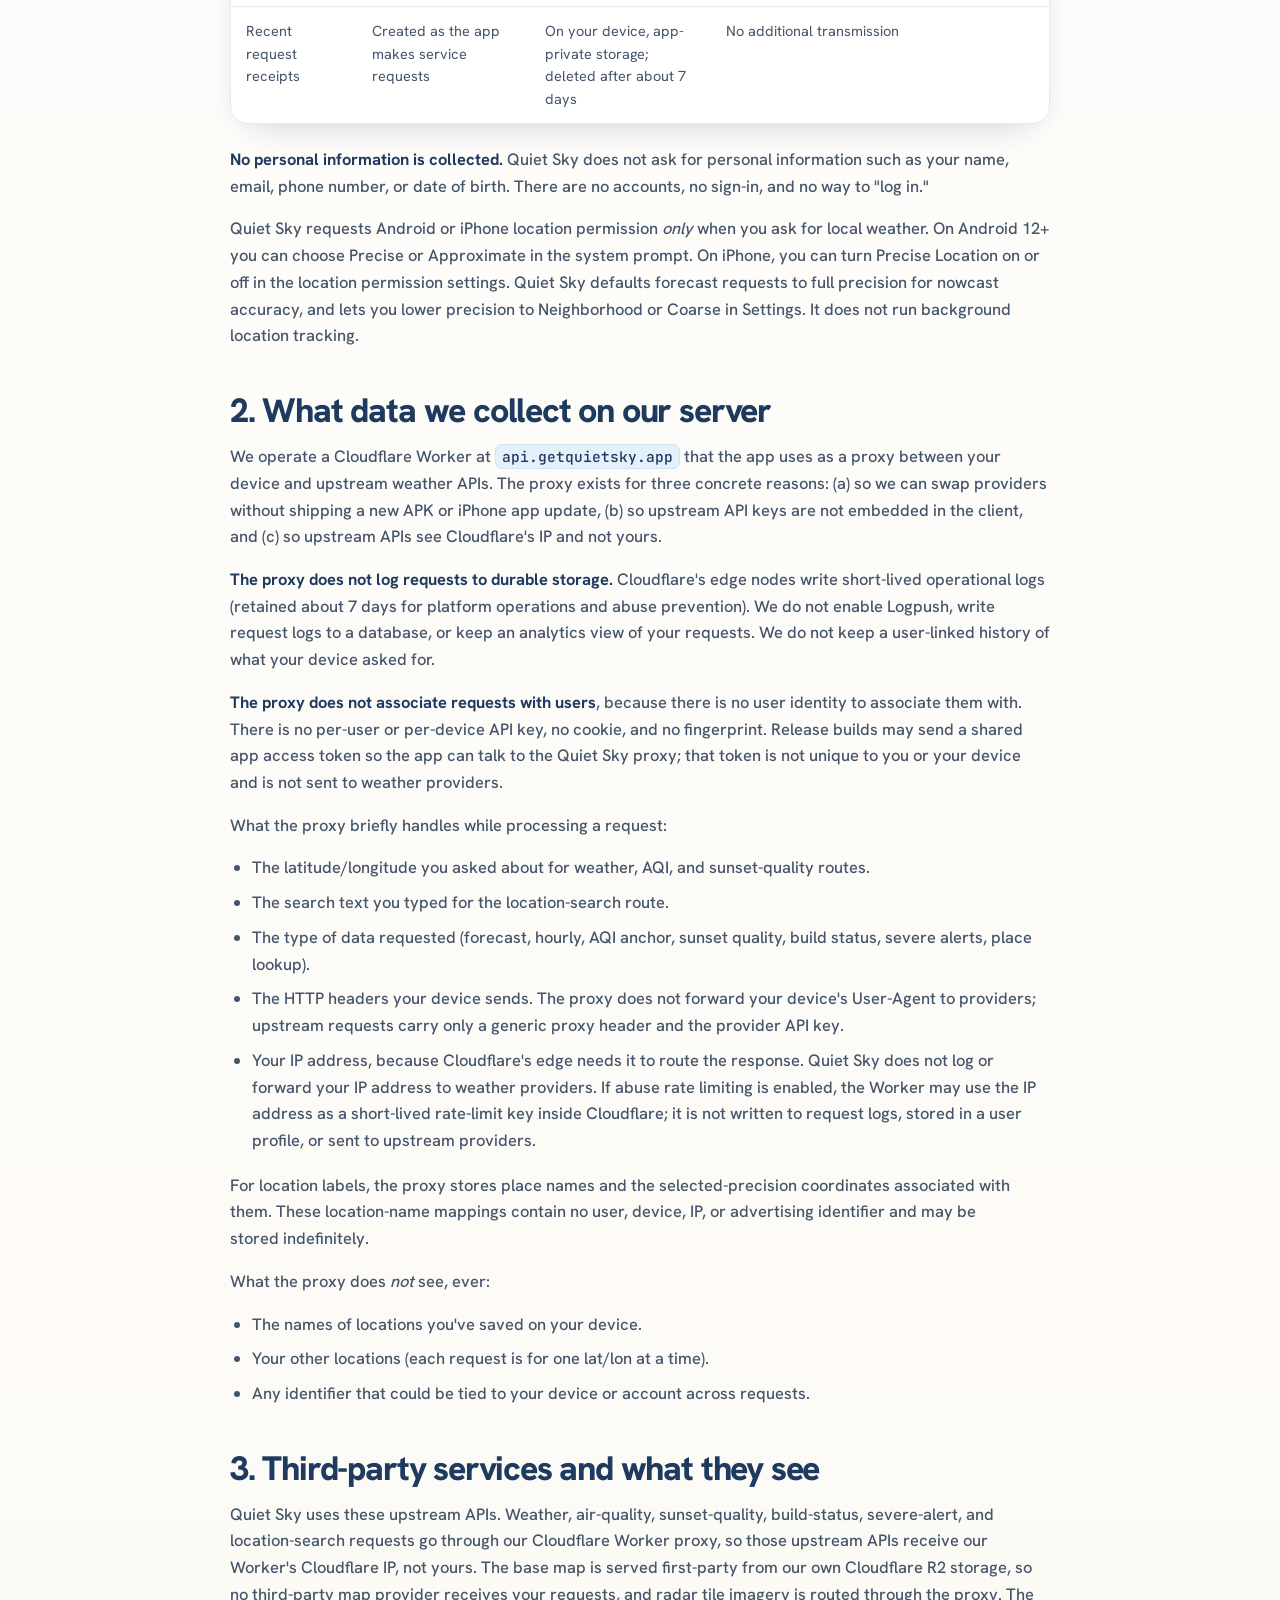
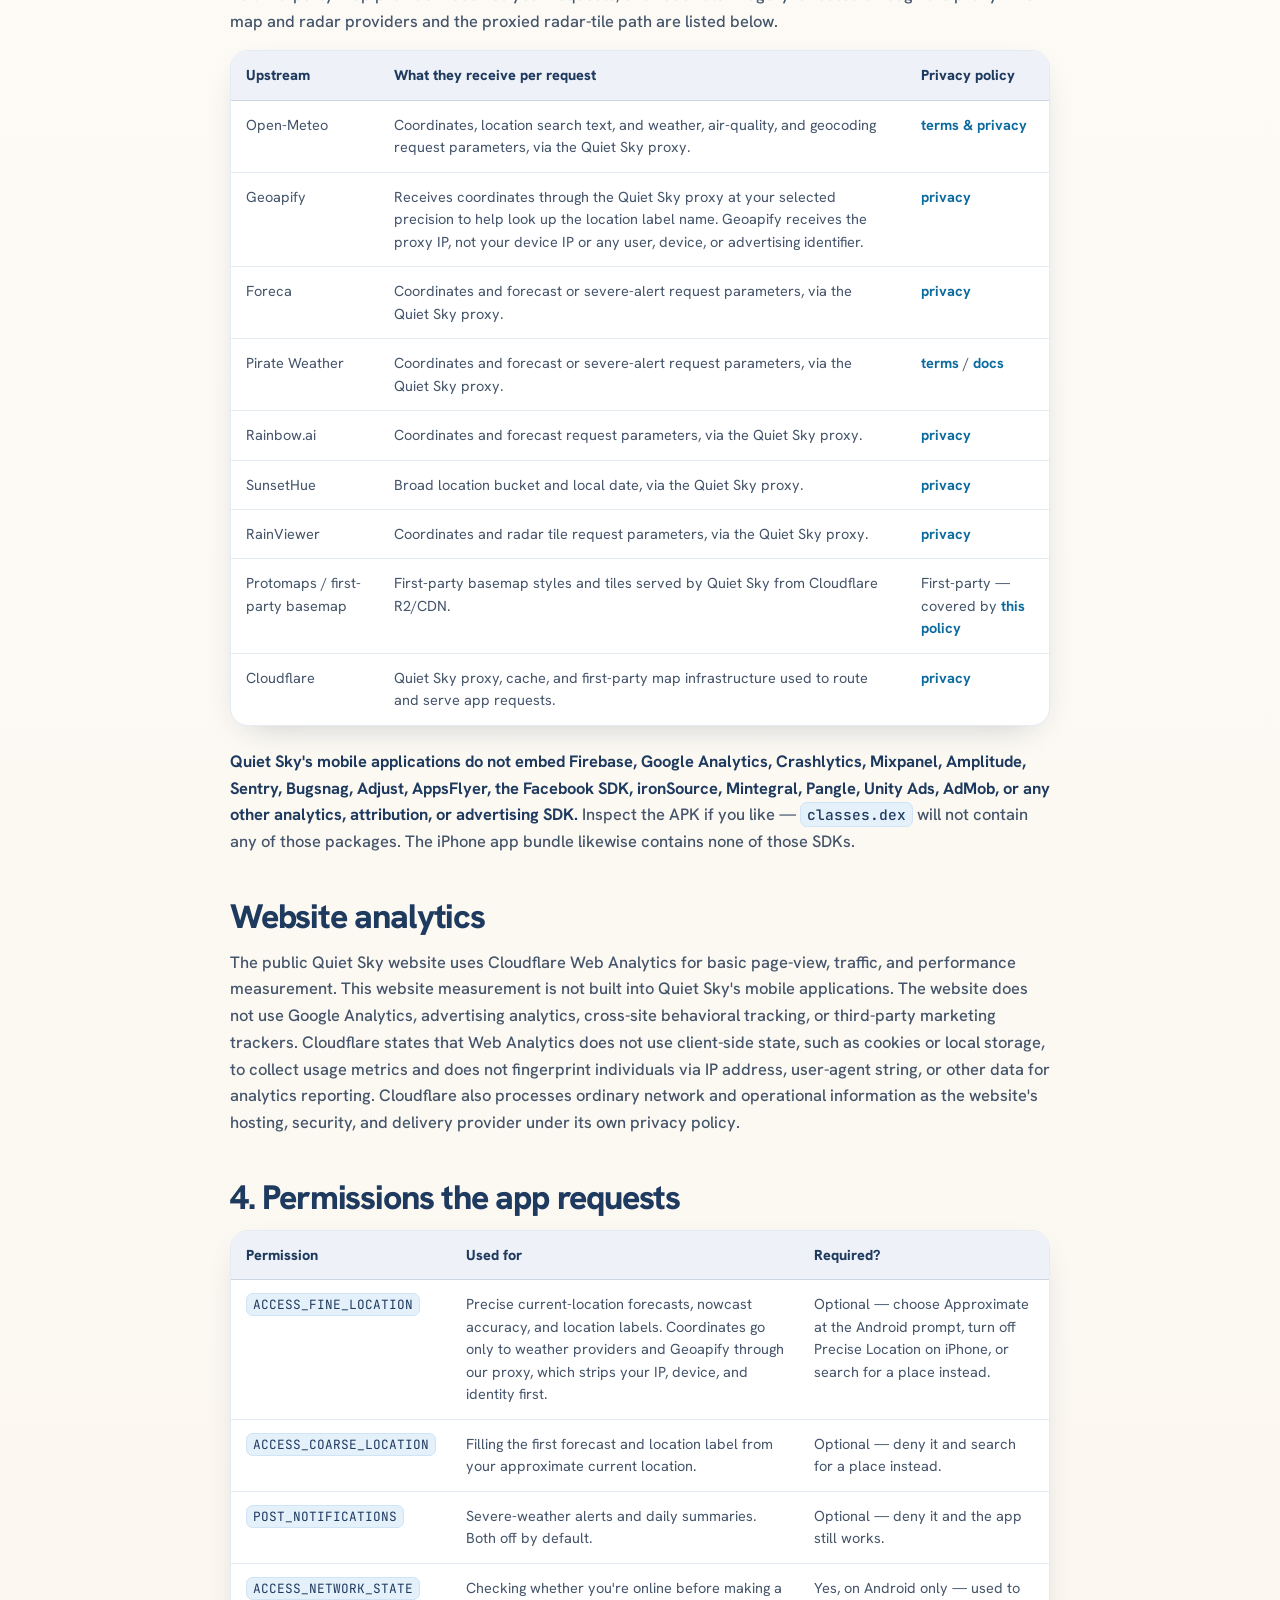
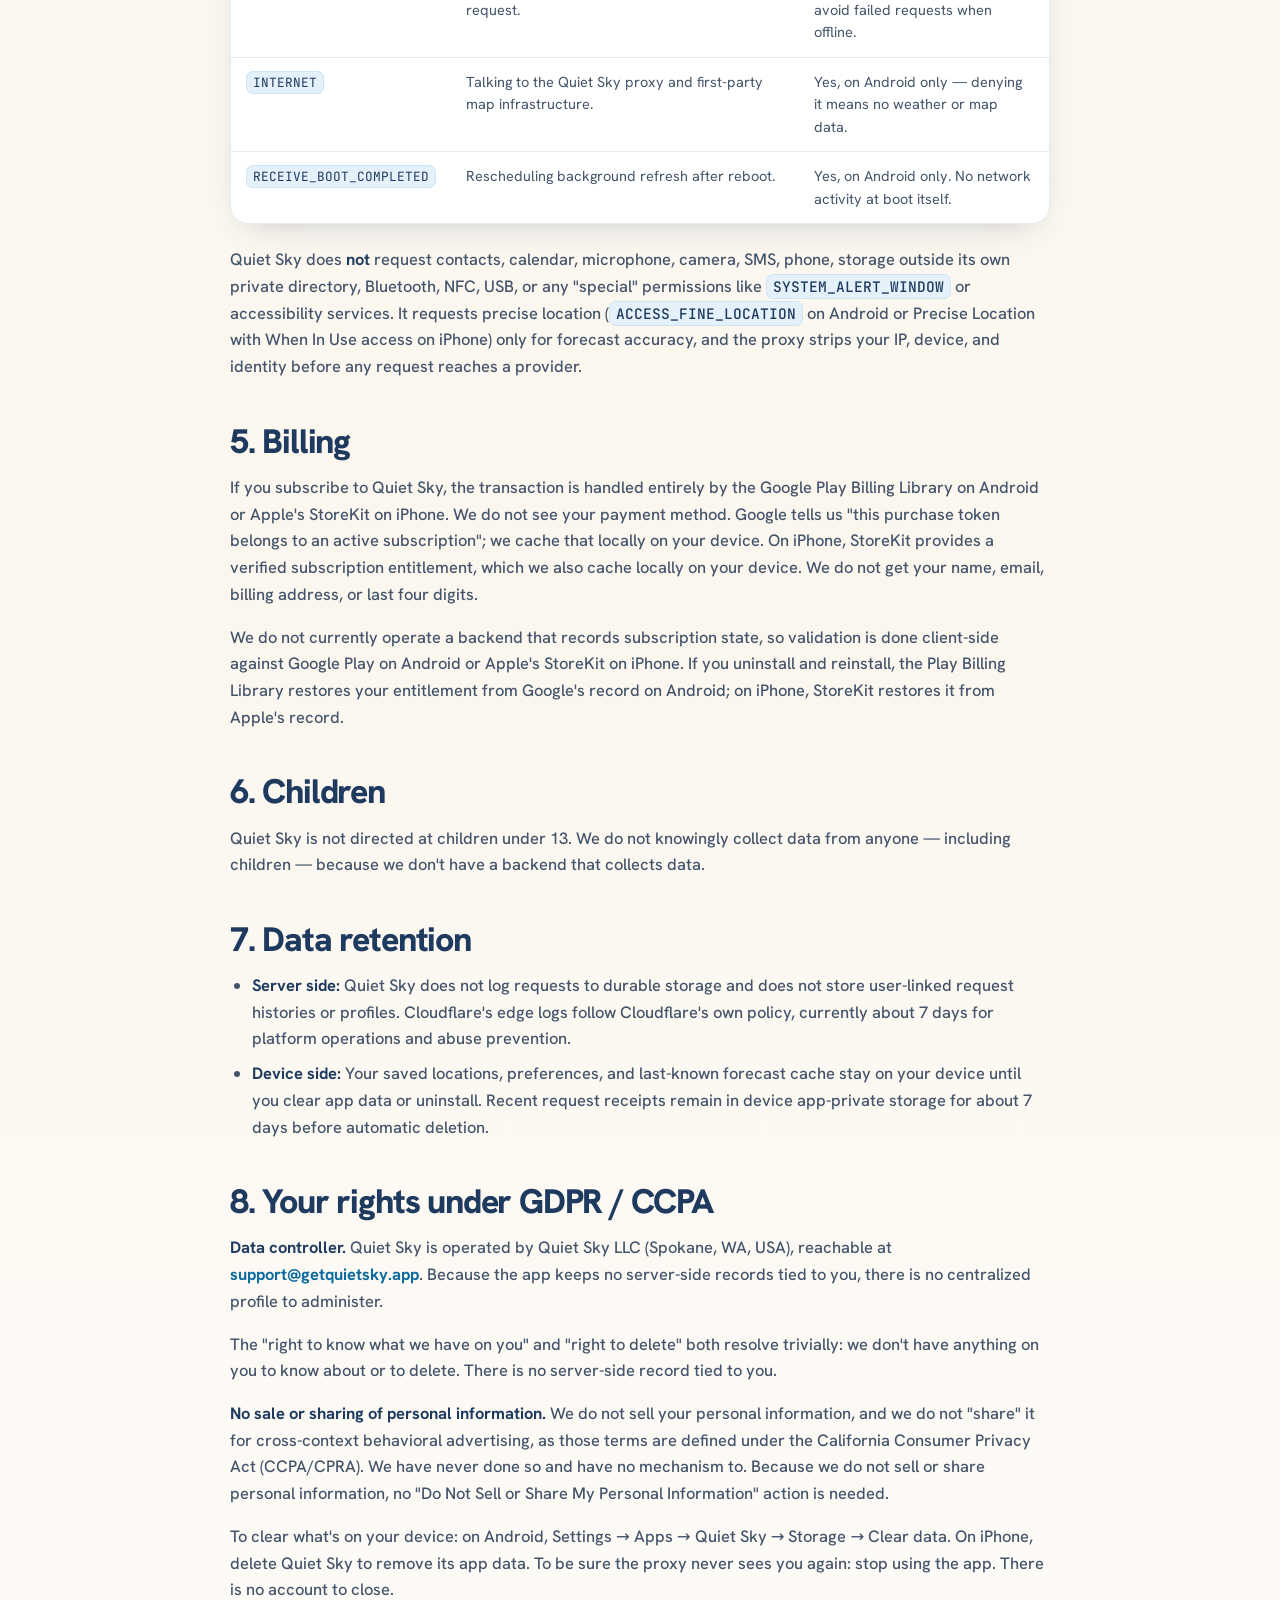
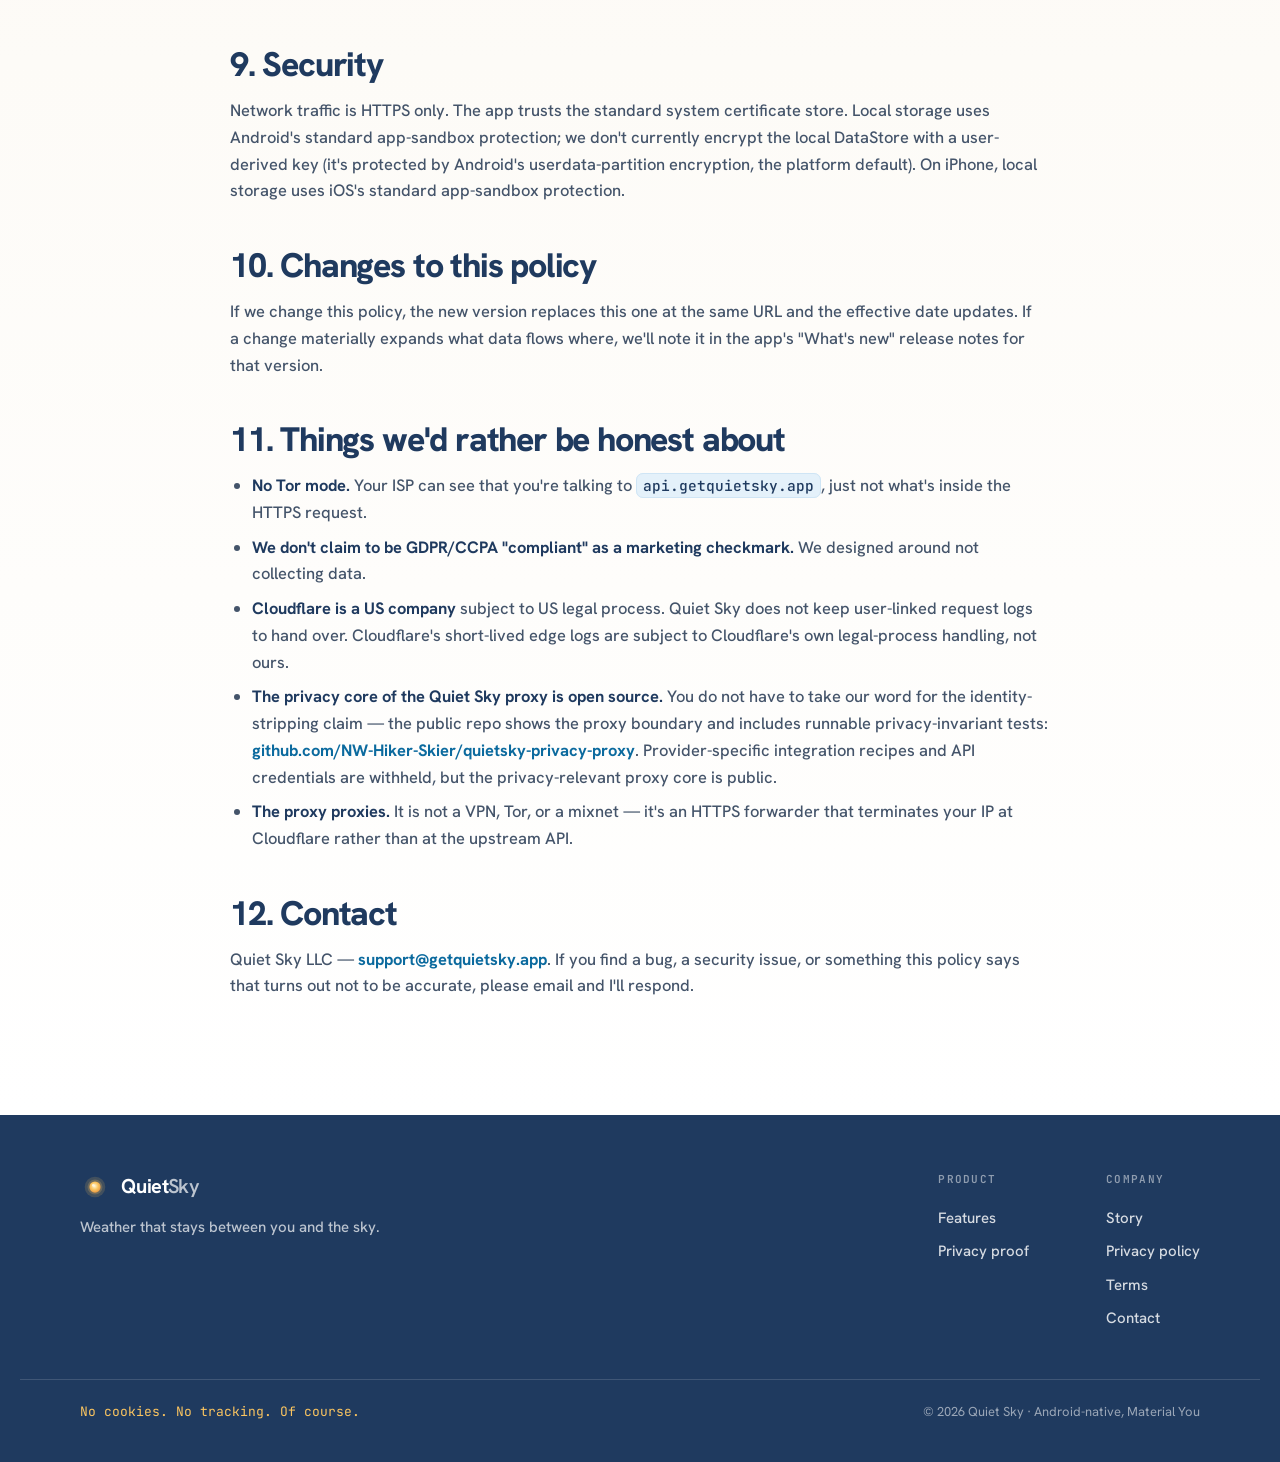
==== commit 67f4c568: "Prepared fallback: restore website before iOS launch while retaining published privacy policy" ====
--- a/Privacy.html
+++ b/Privacy.html
@@ -13,16 +13,12 @@
 <link rel="stylesheet" href="fonts.css">
 <link rel="stylesheet" href="styles-bold.css">
 <link rel="stylesheet" href="legal.css">
-<link rel="stylesheet" href="platform-update.css">
 </head>
 <body class="legal-page legal-page--privacy">
 <nav class="nav" data-stuck="true" id="nav">
   <a class="brand" href="index.html" aria-label="Quiet Sky home"><svg width="30" height="30" viewBox="0 0 32 32" aria-hidden="true"><defs><radialGradient id="sunNav" cx="46%" cy="42%" r="58%"><stop offset="0%" stop-color="#FFF6D8"/><stop offset="55%" stop-color="#FBC560"/><stop offset="100%" stop-color="#E89A44"/></radialGradient></defs><circle cx="16" cy="16" r="11" fill="#FBC560" opacity="0.16"/><circle cx="16" cy="16" r="8" fill="#FBC560" opacity="0.22"/><circle cx="16" cy="16" r="6" fill="url(#sunNav)"/><circle cx="14.2" cy="14.2" r="1.4" fill="#FFF8E6" opacity="0.8"/></svg><span class="wm"><b>Quiet</b><span>Sky</span></span></a>
   <div class="nav-links"><a href="index.html">Home</a><a href="Privacy.html" aria-current="page">Privacy</a><a href="Terms.html">Terms</a></div>
-  <div class="nav-store-buttons" aria-label="Download Quiet Sky">
-      <span class="btn btn-primary nav-store-button is-pending" aria-label="App Store download link will be added after approval"><svg class="apple-logo" viewBox="8 8 21 24" fill="currentColor" aria-hidden="true"><path d="M24.76888,20.30068a4.94881,4.94881,0,0,1,2.35656-4.15206,5.06566,5.06566,0,0,0-3.99116-2.15768c-1.67924-.17626-3.30719,1.00483-4.1629,1.00483-.87227,0-2.18977-.98733-3.6085-.95814a5.31529,5.31529,0,0,0-4.47292,2.72787c-1.934,3.34842-.49141,8.26947,1.3612,10.97608.9269,1.32535,2.01018,2.8058,3.42763,2.7533,1.38706-.05753,1.9051-.88448,3.5794-.88448,1.65876,0,2.14479.88448,3.591.8511,1.48838-.02416,2.42613-1.33124,3.32051-2.66914a10.962,10.962,0,0,0,1.51842-3.09251A4.78205,4.78205,0,0,1,24.76888,20.30068Z"/><path d="M22.03725,12.21089a4.87248,4.87248,0,0,0,1.11452-3.49062,4.95746,4.95746,0,0,0-3.20758,1.65961,4.63634,4.63634,0,0,0-1.14371,3.36139A4.09905,4.09905,0,0,0,22.03725,12.21089Z"/></svg><span>App Store</span></span>
-      <a class="btn btn-primary nav-store-button" href="https://play.google.com/store/apps/details?id=app.getquietsky.android&amp;utm_source=website&amp;utm_medium=referral&amp;utm_campaign=ios_website_update&amp;utm_content=nav" aria-label="Get Quiet Sky on Google Play"><svg viewBox="0 0 24 26" aria-hidden="true"><path d="M2 2.2 13.4 13 2 23.8c-.5-.3-.9-.9-.9-1.7V3.9c0-.8.4-1.4.9-1.7Z" fill="#00D2FF"/><path d="M17.7 9.2 13.4 13 2 2.2c.5-.3 1.1-.3 1.8.1l13.9 6.9Z" fill="#00E676"/><path d="M17.7 16.8 3.8 23.7c-.7.4-1.3.4-1.8.1L13.4 13l4.3 3.8Z" fill="#FF3D57"/><path d="m17.7 9.2 4 2c1 .6 1 1.9 0 2.5l-4 2L13.4 13l4.3-3.8Z" fill="#FFC400"/></svg><span>Google Play</span></a>
-    </div>
+  <a class="btn btn-primary" href="https://play.google.com/store/apps/details?id=app.getquietsky.android&amp;utm_source=website&amp;utm_medium=referral&amp;utm_campaign=site_launch&amp;utm_content=nav" aria-label="Get Quiet Sky on Google Play"><svg viewBox="0 0 24 26" aria-hidden="true"><path d="M2 2.2 13.4 13 2 23.8c-.5-.3-.9-.9-.9-1.7V3.9c0-.8.4-1.4.9-1.7Z" fill="#00D2FF"/><path d="M17.7 9.2 13.4 13 2 2.2c.5-.3 1.1-.3 1.8.1l13.9 6.9Z" fill="#00E676"/><path d="M17.7 16.8 3.8 23.7c-.7.4-1.3.4-1.8.1L13.4 13l4.3 3.8Z" fill="#FF3D57"/><path d="m17.7 9.2 4 2c1 .6 1 1.9 0 2.5l-4 2L13.4 13l4.3-3.8Z" fill="#FFC400"/></svg><span class="lbl-long">Get it on Google Play</span></a>
 </nav>
 <main class="legal-shell"><div class="legal-layout"><article class="legal-doc qs-doc">
     <p class="qs-eyebrow">Privacy</p>
@@ -154,6 +150,6 @@
     <h2 id="s12">12. Contact</h2>
     <p>Quiet Sky LLC&nbsp;— <a href="mailto:support@getquietsky.app">support@getquietsky.app</a>. If you find a bug, a security issue, or something this policy says that turns out not to be accurate, please email and I'll respond.</p>
   </article></div></main>
-<footer class="footer legal-footer"><div class="wrap"><div><div class="brand"><svg width="30" height="30" viewBox="0 0 32 32" aria-hidden="true"><defs><radialGradient id="sunFootLegal" cx="46%" cy="42%" r="58%"><stop offset="0%" stop-color="#FFF6D8"/><stop offset="55%" stop-color="#FBC560"/><stop offset="100%" stop-color="#E89A44"/></radialGradient></defs><circle cx="16" cy="16" r="11" fill="#FBC560" opacity="0.16"/><circle cx="16" cy="16" r="8" fill="#FBC560" opacity="0.22"/><circle cx="16" cy="16" r="6" fill="url(#sunFootLegal)"/><circle cx="14.2" cy="14.2" r="1.4" fill="#FFF8E6" opacity="0.8"/></svg><span class="wm"><b>Quiet</b><span>Sky</span></span></div><p class="tag">Weather that stays between you and the sky.</p></div><div class="footer-links"><div class="fcol"><h5>Product</h5><a href="index.html#features">Features</a><a href="index.html#privacy">Privacy proof</a></div><div class="fcol"><h5>Company</h5><a href="Story.html">Story</a><a href="Privacy.html">Privacy policy</a><a href="Terms.html">Terms</a><a href="mailto:support@getquietsky.app">Contact</a></div></div></div><div class="footer-base"><span class="nt">No cookies. No tracking. Of course.</span><span class="cp">© 2026 Quiet Sky · iPhone and Android</span></div></footer>
+<footer class="footer legal-footer"><div class="wrap"><div><div class="brand"><svg width="30" height="30" viewBox="0 0 32 32" aria-hidden="true"><defs><radialGradient id="sunFootLegal" cx="46%" cy="42%" r="58%"><stop offset="0%" stop-color="#FFF6D8"/><stop offset="55%" stop-color="#FBC560"/><stop offset="100%" stop-color="#E89A44"/></radialGradient></defs><circle cx="16" cy="16" r="11" fill="#FBC560" opacity="0.16"/><circle cx="16" cy="16" r="8" fill="#FBC560" opacity="0.22"/><circle cx="16" cy="16" r="6" fill="url(#sunFootLegal)"/><circle cx="14.2" cy="14.2" r="1.4" fill="#FFF8E6" opacity="0.8"/></svg><span class="wm"><b>Quiet</b><span>Sky</span></span></div><p class="tag">Weather that stays between you and the sky.</p></div><div class="footer-links"><div class="fcol"><h5>Product</h5><a href="index.html#features">Features</a><a href="index.html#privacy">Privacy proof</a></div><div class="fcol"><h5>Company</h5><a href="Story.html">Story</a><a href="Privacy.html">Privacy policy</a><a href="Terms.html">Terms</a><a href="mailto:support@getquietsky.app">Contact</a></div></div></div><div class="footer-base"><span class="nt">No cookies. No tracking. Of course.</span><span class="cp">© 2026 Quiet Sky · Android-native, Material You</span></div></footer>
 </body>
 </html>
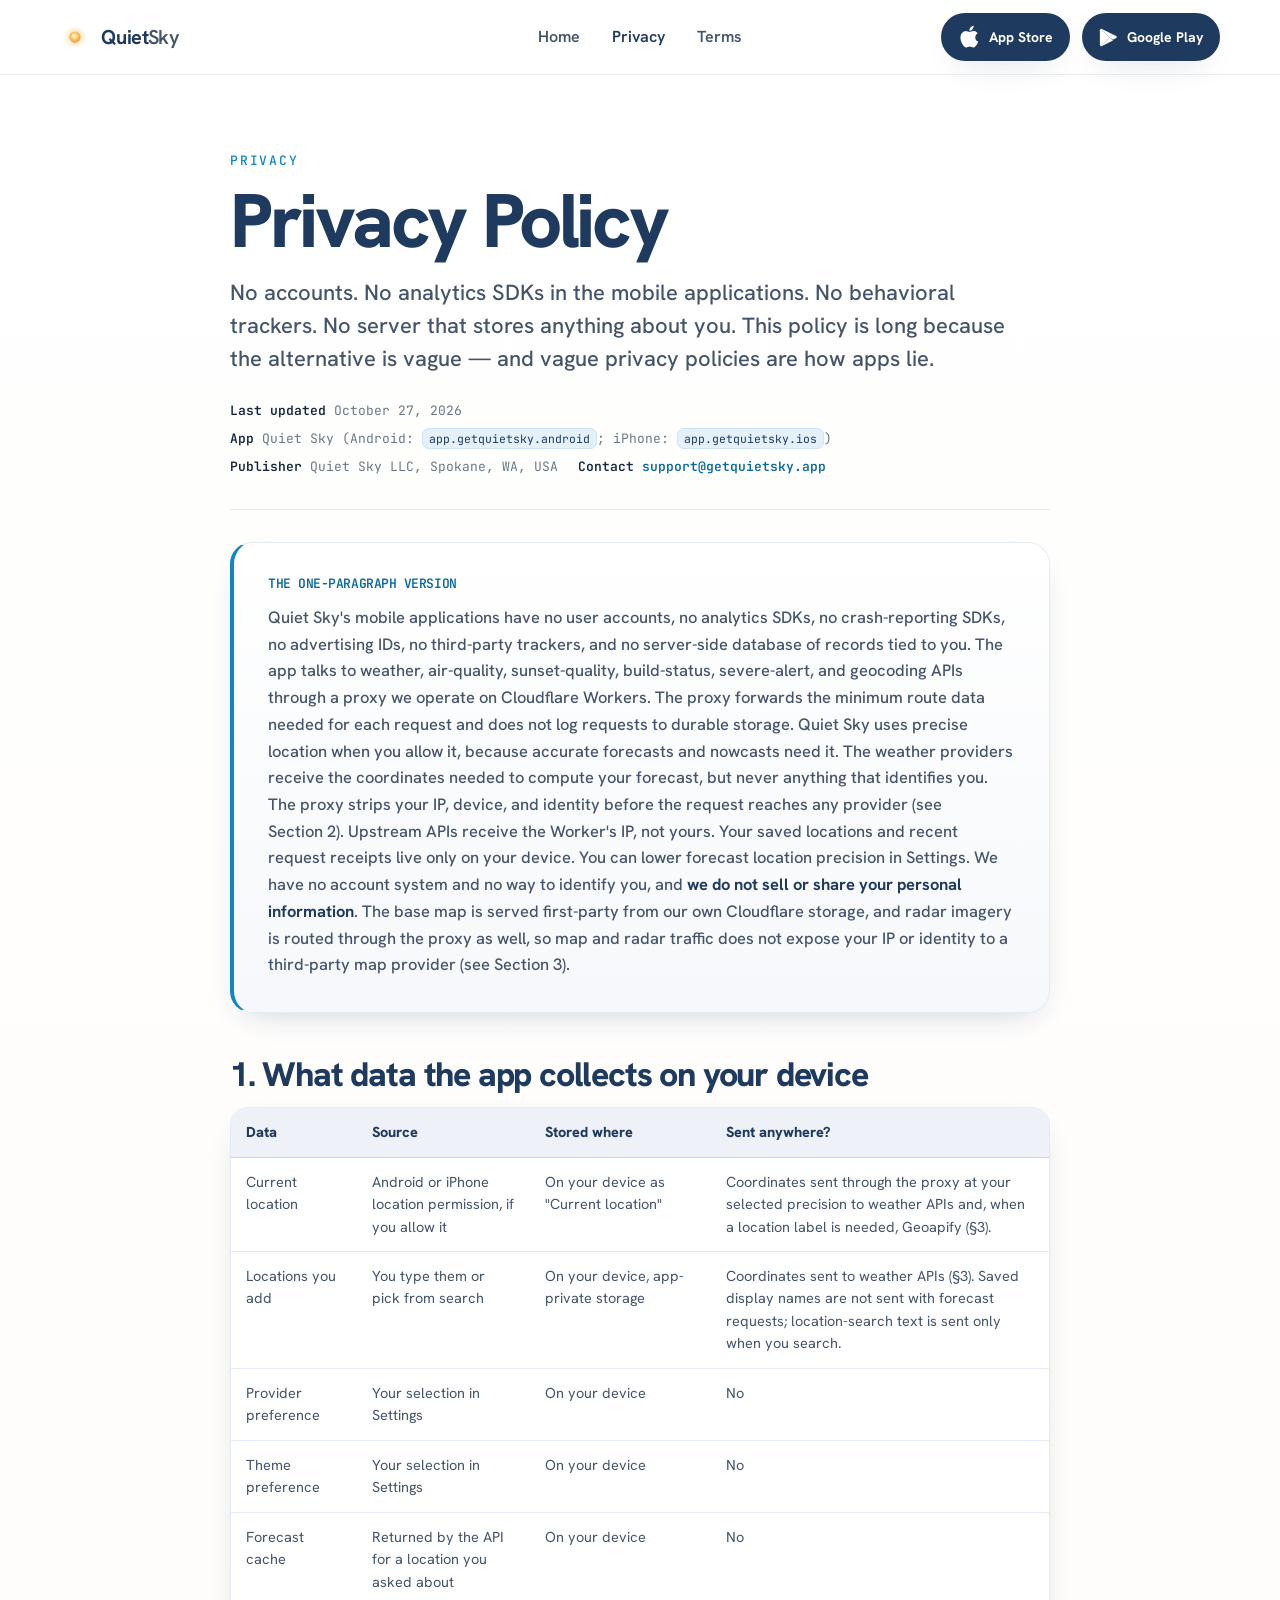
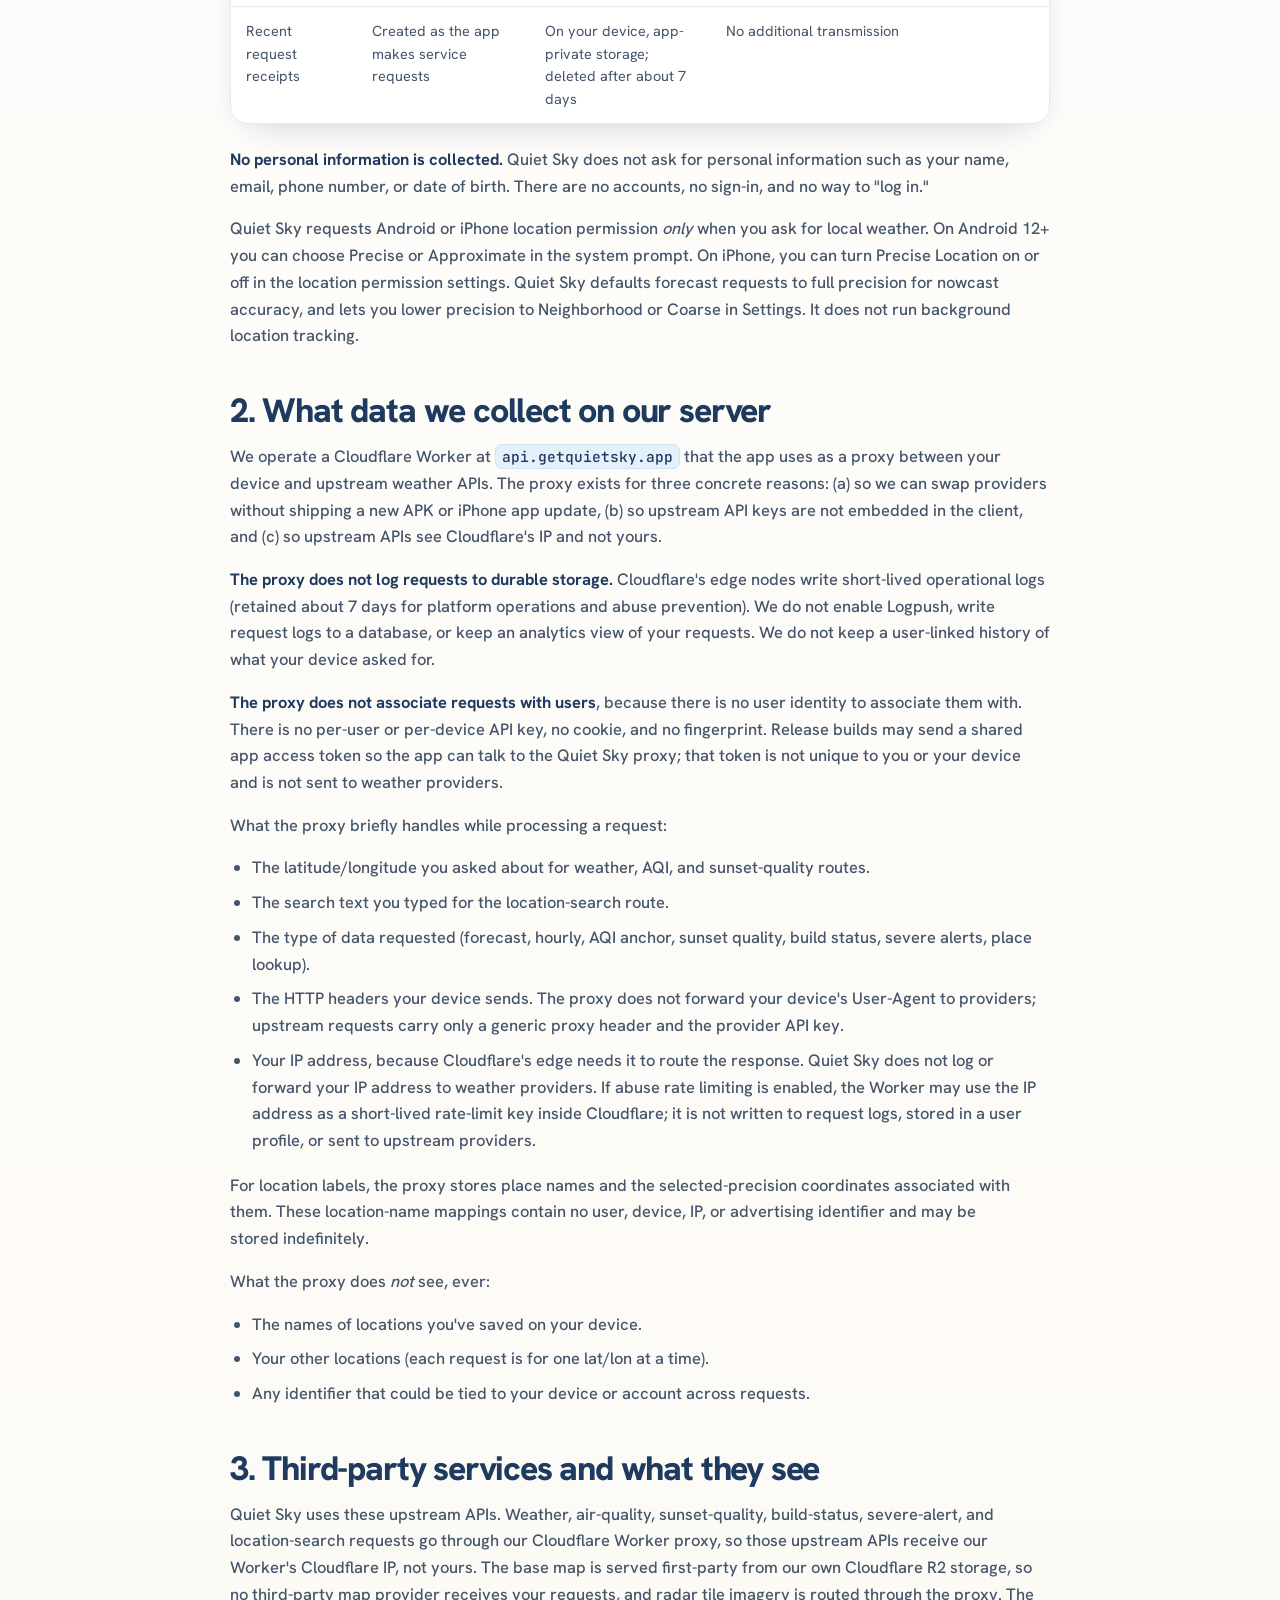
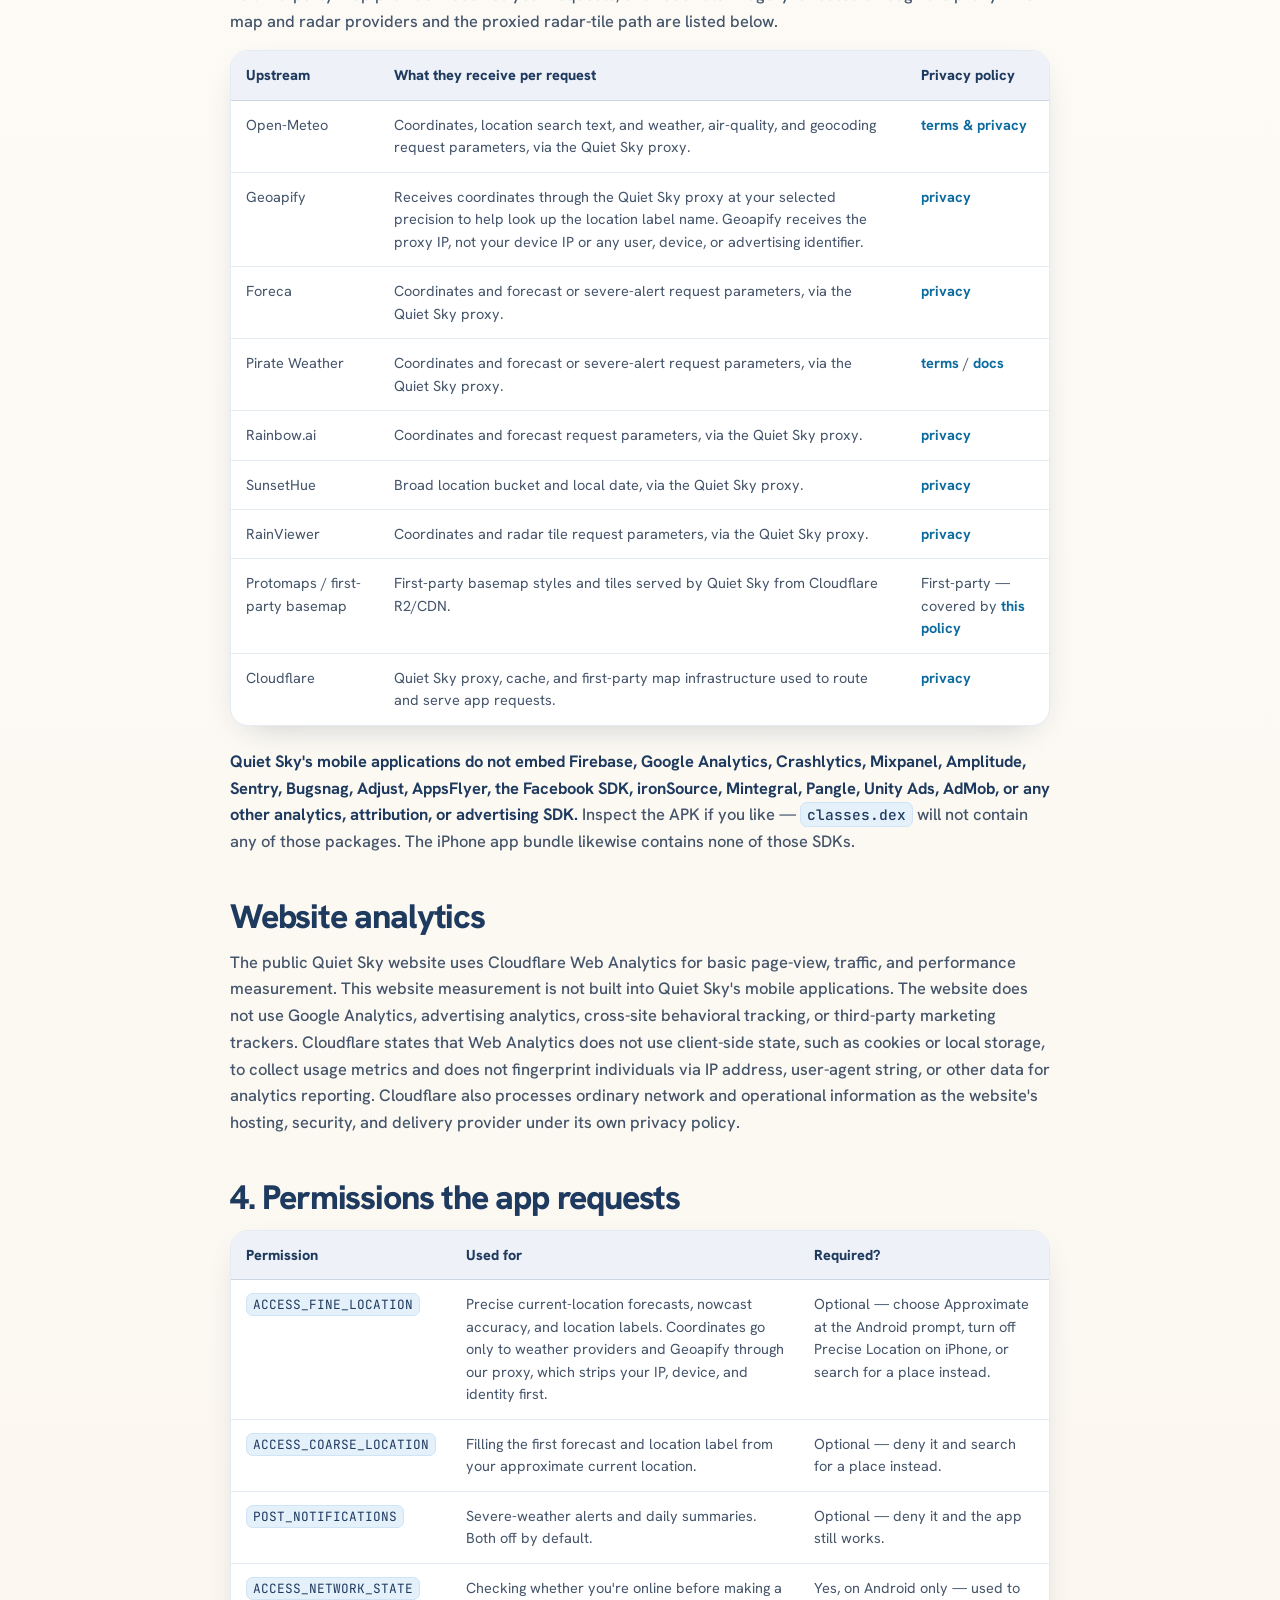
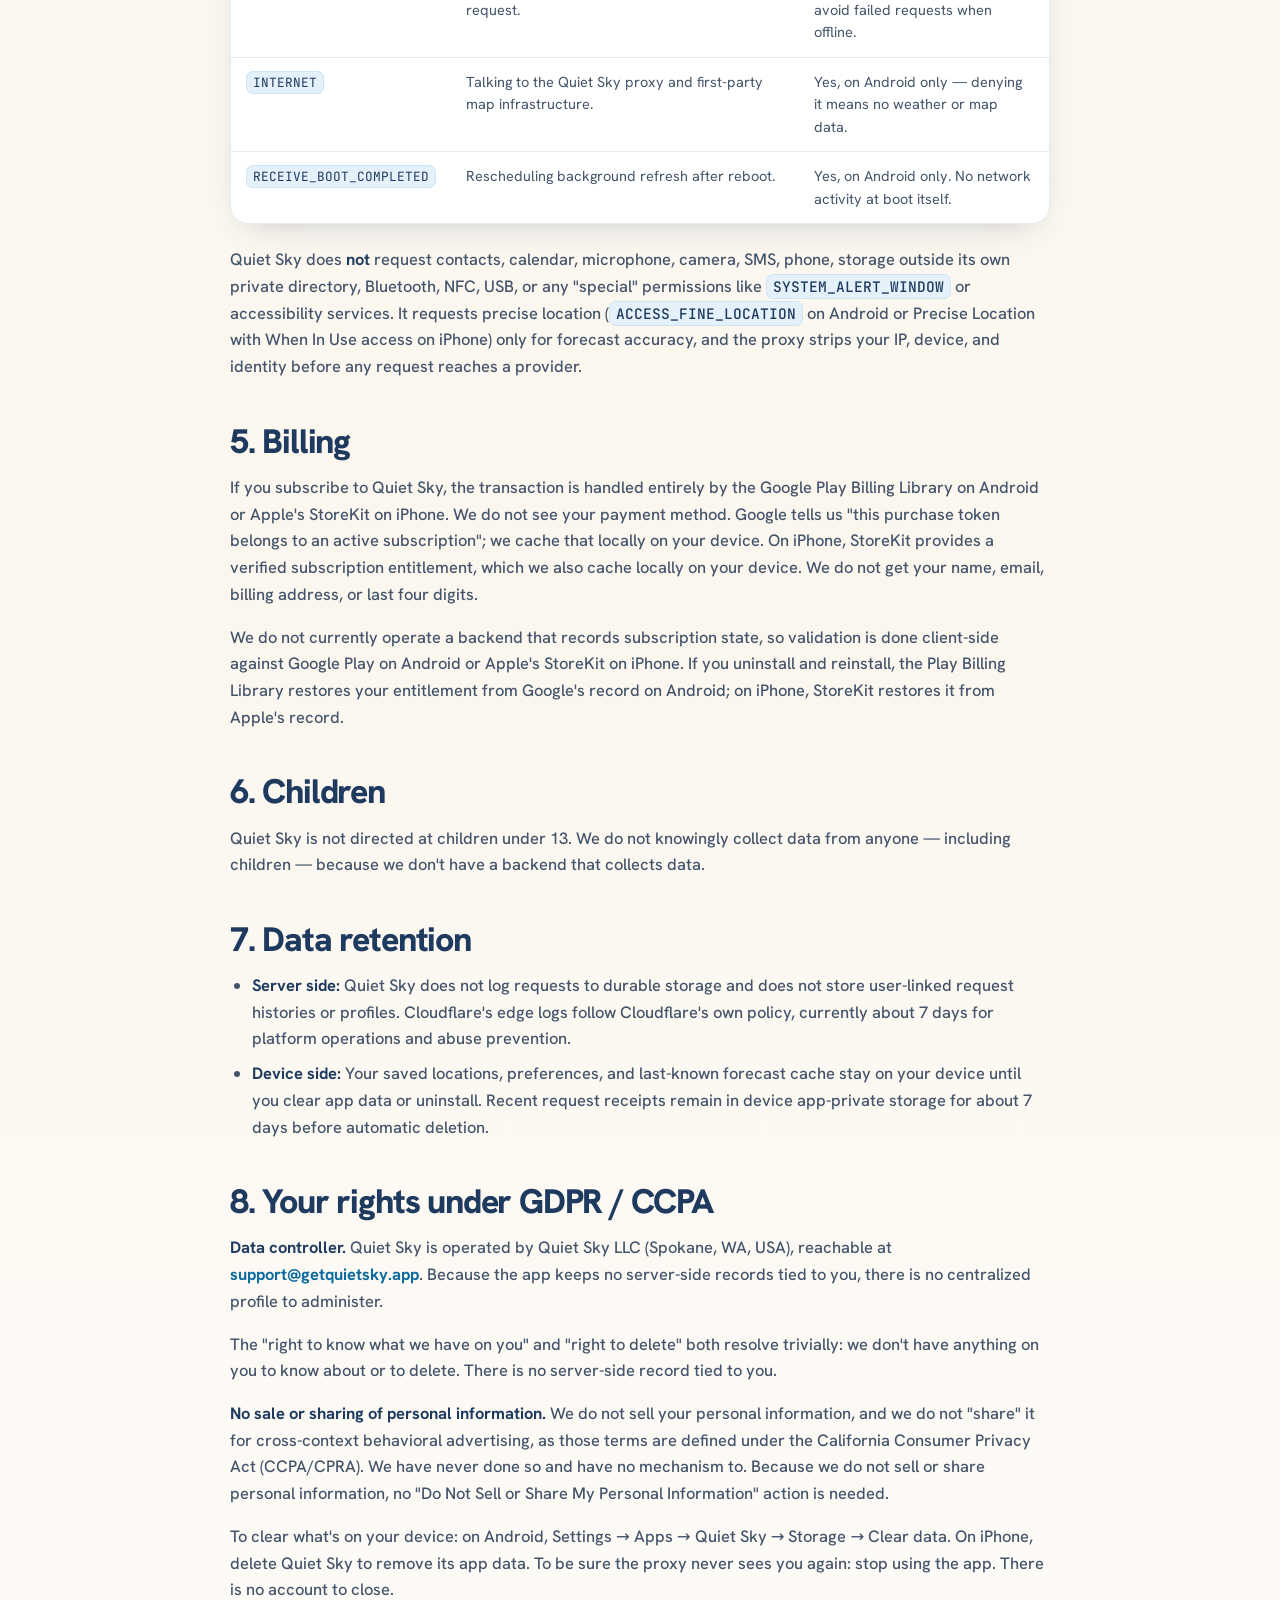
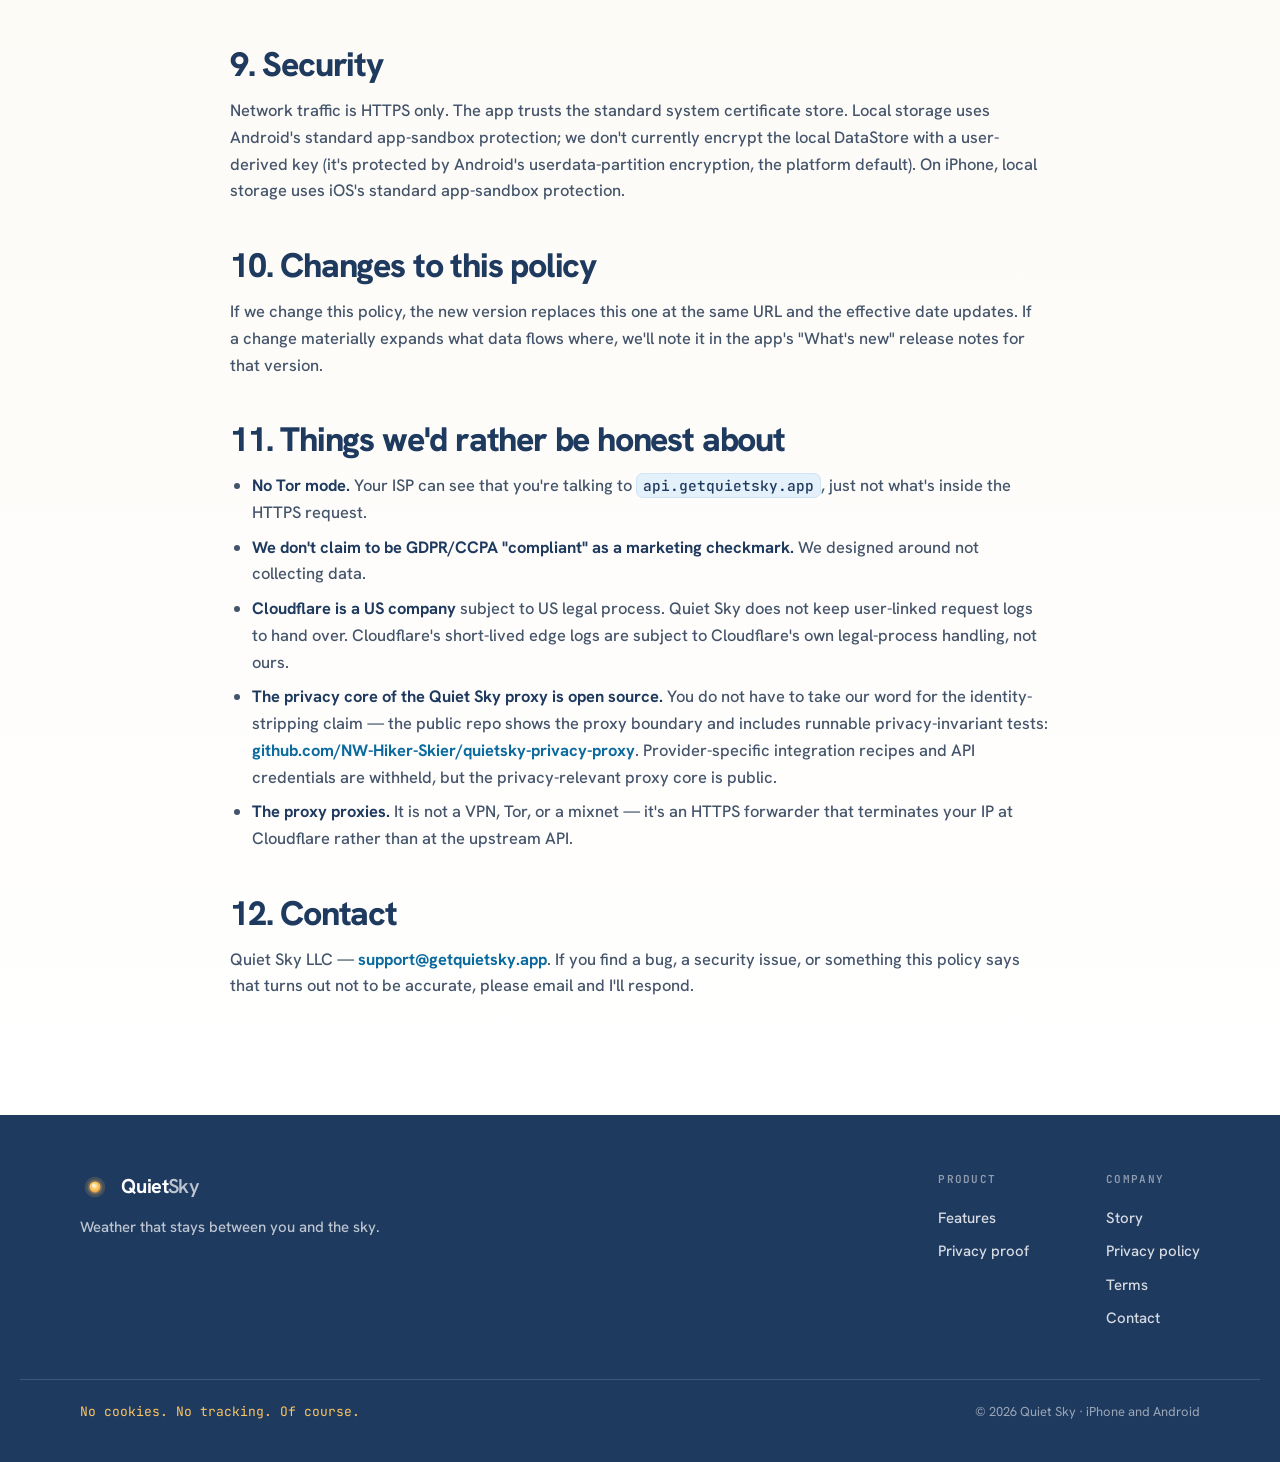
==== commit a7911731: "Link Quiet Sky’s App Store buttons to the live iPhone listing" ====
--- a/Privacy.html
+++ b/Privacy.html
@@ -13,12 +13,16 @@
 <link rel="stylesheet" href="fonts.css">
 <link rel="stylesheet" href="styles-bold.css">
 <link rel="stylesheet" href="legal.css">
+<link rel="stylesheet" href="platform-update.css">
 </head>
 <body class="legal-page legal-page--privacy">
 <nav class="nav" data-stuck="true" id="nav">
   <a class="brand" href="index.html" aria-label="Quiet Sky home"><svg width="30" height="30" viewBox="0 0 32 32" aria-hidden="true"><defs><radialGradient id="sunNav" cx="46%" cy="42%" r="58%"><stop offset="0%" stop-color="#FFF6D8"/><stop offset="55%" stop-color="#FBC560"/><stop offset="100%" stop-color="#E89A44"/></radialGradient></defs><circle cx="16" cy="16" r="11" fill="#FBC560" opacity="0.16"/><circle cx="16" cy="16" r="8" fill="#FBC560" opacity="0.22"/><circle cx="16" cy="16" r="6" fill="url(#sunNav)"/><circle cx="14.2" cy="14.2" r="1.4" fill="#FFF8E6" opacity="0.8"/></svg><span class="wm"><b>Quiet</b><span>Sky</span></span></a>
   <div class="nav-links"><a href="index.html">Home</a><a href="Privacy.html" aria-current="page">Privacy</a><a href="Terms.html">Terms</a></div>
-  <a class="btn btn-primary" href="https://play.google.com/store/apps/details?id=app.getquietsky.android&amp;utm_source=website&amp;utm_medium=referral&amp;utm_campaign=site_launch&amp;utm_content=nav" aria-label="Get Quiet Sky on Google Play"><svg viewBox="0 0 24 26" aria-hidden="true"><path d="M2 2.2 13.4 13 2 23.8c-.5-.3-.9-.9-.9-1.7V3.9c0-.8.4-1.4.9-1.7Z" fill="#00D2FF"/><path d="M17.7 9.2 13.4 13 2 2.2c.5-.3 1.1-.3 1.8.1l13.9 6.9Z" fill="#00E676"/><path d="M17.7 16.8 3.8 23.7c-.7.4-1.3.4-1.8.1L13.4 13l4.3 3.8Z" fill="#FF3D57"/><path d="m17.7 9.2 4 2c1 .6 1 1.9 0 2.5l-4 2L13.4 13l4.3-3.8Z" fill="#FFC400"/></svg><span class="lbl-long">Get it on Google Play</span></a>
+  <div class="nav-store-buttons" aria-label="Download Quiet Sky">
+      <a class="btn btn-primary nav-store-button" href="https://apps.apple.com/us/app/quiet-sky-private-weather/id6788985206" aria-label="Get Quiet Sky on the App Store"><svg class="apple-logo" viewBox="8 8 21 24" fill="currentColor" aria-hidden="true"><path d="M24.76888,20.30068a4.94881,4.94881,0,0,1,2.35656-4.15206,5.06566,5.06566,0,0,0-3.99116-2.15768c-1.67924-.17626-3.30719,1.00483-4.1629,1.00483-.87227,0-2.18977-.98733-3.6085-.95814a5.31529,5.31529,0,0,0-4.47292,2.72787c-1.934,3.34842-.49141,8.26947,1.3612,10.97608.9269,1.32535,2.01018,2.8058,3.42763,2.7533,1.38706-.05753,1.9051-.88448,3.5794-.88448,1.65876,0,2.14479.88448,3.591.8511,1.48838-.02416,2.42613-1.33124,3.32051-2.66914a10.962,10.962,0,0,0,1.51842-3.09251A4.78205,4.78205,0,0,1,24.76888,20.30068Z"/><path d="M22.03725,12.21089a4.87248,4.87248,0,0,0,1.11452-3.49062,4.95746,4.95746,0,0,0-3.20758,1.65961,4.63634,4.63634,0,0,0-1.14371,3.36139A4.09905,4.09905,0,0,0,22.03725,12.21089Z"/></svg><span>App Store</span></a>
+      <a class="btn btn-primary nav-store-button" href="https://play.google.com/store/apps/details?id=app.getquietsky.android&amp;utm_source=website&amp;utm_medium=referral&amp;utm_campaign=ios_website_update&amp;utm_content=nav" aria-label="Get Quiet Sky on Google Play"><svg viewBox="0 0 24 26" aria-hidden="true"><path d="M2 2.2 13.4 13 2 23.8c-.5-.3-.9-.9-.9-1.7V3.9c0-.8.4-1.4.9-1.7Z" fill="#00D2FF"/><path d="M17.7 9.2 13.4 13 2 2.2c.5-.3 1.1-.3 1.8.1l13.9 6.9Z" fill="#00E676"/><path d="M17.7 16.8 3.8 23.7c-.7.4-1.3.4-1.8.1L13.4 13l4.3 3.8Z" fill="#FF3D57"/><path d="m17.7 9.2 4 2c1 .6 1 1.9 0 2.5l-4 2L13.4 13l4.3-3.8Z" fill="#FFC400"/></svg><span>Google Play</span></a>
+    </div>
 </nav>
 <main class="legal-shell"><div class="legal-layout"><article class="legal-doc qs-doc">
     <p class="qs-eyebrow">Privacy</p>
@@ -150,6 +154,6 @@
     <h2 id="s12">12. Contact</h2>
     <p>Quiet Sky LLC&nbsp;— <a href="mailto:support@getquietsky.app">support@getquietsky.app</a>. If you find a bug, a security issue, or something this policy says that turns out not to be accurate, please email and I'll respond.</p>
   </article></div></main>
-<footer class="footer legal-footer"><div class="wrap"><div><div class="brand"><svg width="30" height="30" viewBox="0 0 32 32" aria-hidden="true"><defs><radialGradient id="sunFootLegal" cx="46%" cy="42%" r="58%"><stop offset="0%" stop-color="#FFF6D8"/><stop offset="55%" stop-color="#FBC560"/><stop offset="100%" stop-color="#E89A44"/></radialGradient></defs><circle cx="16" cy="16" r="11" fill="#FBC560" opacity="0.16"/><circle cx="16" cy="16" r="8" fill="#FBC560" opacity="0.22"/><circle cx="16" cy="16" r="6" fill="url(#sunFootLegal)"/><circle cx="14.2" cy="14.2" r="1.4" fill="#FFF8E6" opacity="0.8"/></svg><span class="wm"><b>Quiet</b><span>Sky</span></span></div><p class="tag">Weather that stays between you and the sky.</p></div><div class="footer-links"><div class="fcol"><h5>Product</h5><a href="index.html#features">Features</a><a href="index.html#privacy">Privacy proof</a></div><div class="fcol"><h5>Company</h5><a href="Story.html">Story</a><a href="Privacy.html">Privacy policy</a><a href="Terms.html">Terms</a><a href="mailto:support@getquietsky.app">Contact</a></div></div></div><div class="footer-base"><span class="nt">No cookies. No tracking. Of course.</span><span class="cp">© 2026 Quiet Sky · Android-native, Material You</span></div></footer>
+<footer class="footer legal-footer"><div class="wrap"><div><div class="brand"><svg width="30" height="30" viewBox="0 0 32 32" aria-hidden="true"><defs><radialGradient id="sunFootLegal" cx="46%" cy="42%" r="58%"><stop offset="0%" stop-color="#FFF6D8"/><stop offset="55%" stop-color="#FBC560"/><stop offset="100%" stop-color="#E89A44"/></radialGradient></defs><circle cx="16" cy="16" r="11" fill="#FBC560" opacity="0.16"/><circle cx="16" cy="16" r="8" fill="#FBC560" opacity="0.22"/><circle cx="16" cy="16" r="6" fill="url(#sunFootLegal)"/><circle cx="14.2" cy="14.2" r="1.4" fill="#FFF8E6" opacity="0.8"/></svg><span class="wm"><b>Quiet</b><span>Sky</span></span></div><p class="tag">Weather that stays between you and the sky.</p></div><div class="footer-links"><div class="fcol"><h5>Product</h5><a href="index.html#features">Features</a><a href="index.html#privacy">Privacy proof</a></div><div class="fcol"><h5>Company</h5><a href="Story.html">Story</a><a href="Privacy.html">Privacy policy</a><a href="Terms.html">Terms</a><a href="mailto:support@getquietsky.app">Contact</a></div></div></div><div class="footer-base"><span class="nt">No cookies. No tracking. Of course.</span><span class="cp">© 2026 Quiet Sky · iPhone and Android</span></div></footer>
 </body>
 </html>
--- a/platform-update.css
+++ b/platform-update.css
@@ -0,0 +1,43 @@
+/* Scoped platform-update proposal; base brand tokens and layout retained. */
+.store-buttons { display:flex; justify-content:center; align-items:center; flex-wrap:wrap; gap:24px; padding:12px; }
+.store-badge { display:inline-flex; align-items:center; justify-content:center; min-height:48px; }
+.store-badge img { width:auto; height:48px; max-width:none; }
+.apple-badge { cursor:default; }
+/* Google's supplied bitmap includes built-in clear space; equalize visible badges. */
+.play-badge { width:162px; height:48px; position:relative; }
+.play-badge img { position:absolute; height:72px; width:auto; }
+.store-badge:focus-visible, .btn:focus-visible { outline:3px solid var(--trust); outline-offset:8px; }
+.nav { display:grid; grid-template-columns:minmax(0,1fr) auto minmax(0,1fr); }
+.nav > .brand { grid-column:1; justify-self:start; }
+.nav .nav-links { grid-column:2; justify-self:center; }
+.nav-store-buttons { grid-column:3; justify-self:end; display:flex; gap:12px; align-items:center; }
+.nav .nav-store-button { min-height:48px; padding:10px 16px; font-size:14px; white-space:nowrap; }
+.nav .nav-store-button { align-items:center; line-height:1; }
+.nav .nav-store-button svg { display:block; flex-shrink:0; }
+.nav .nav-store-button .apple-logo { width:22px; height:24px; }
+.hero-cta { margin-top:20px; }
+.hero-inner { max-width:1200px; }
+.hero-note { color:var(--ink-2); }
+.panel[id] { scroll-margin-top:80px; }
+.phone-radar { aspect-ratio:922/2048; }
+.phone-forecast { aspect-ratio:1320/2868; }
+.phone-forecast::after { display:none; }
+.fcta { justify-content:center; }
+.closing-store-buttons { display:flex; justify-content:center; align-items:center; flex-wrap:wrap; gap:12px; }
+.closing-store-buttons .store-download-button { min-height:48px; padding:10px 16px; font-size:14px; white-space:nowrap; line-height:1; }
+.closing-store-buttons svg { display:block; flex-shrink:0; }
+.nav-store-buttons svg path, .closing-store-buttons svg path { fill:currentColor; }
+.closing-store-buttons .apple-logo { width:22px; height:24px; }
+.radar-labels { display:flex; flex-wrap:wrap; gap:10px; margin-top:24px; }
+.radar-labels span { padding:6px 12px; border:1px solid var(--line-2); border-radius:999px; font-size:13px; color:var(--ink-2); }
+.screen-caption, .artwork-caption { font-family:var(--mono); font-size:11px; line-height:1.6; color:var(--ink-2); text-align:center; }
+.screen-caption { margin-bottom:12px; }
+.atmospheric-gallery { display:grid; grid-template-columns:minmax(0,1fr) minmax(0,1fr); gap:14px; width:100%; align-items:start; }
+.atmospheric-gallery .native-widget { display:block; width:100%; height:auto; max-width:none; }
+.native-widget.wide { grid-column:1/-1; }
+.pin-ticks { right:0; }
+@media(max-width:860px) { .radar-labels { justify-content:center; } }
+@media(max-width:820px) { .nav { grid-template-columns:auto minmax(0,1fr); gap:10px; } .nav-store-buttons { grid-column:2; gap:8px; } .nav .brand { font-size:16px; gap:6px; } .nav .brand > svg { width:24px; height:24px; } .nav .nav-store-button { min-height:44px; padding:8px 7px; font-size:12px; gap:5px; } .nav .nav-store-button svg { width:14px; height:16px; } }
+@media(max-width:820px) { .nav .nav-store-button .apple-logo { width:18px; height:20px; } }
+@media(max-width:400px) { .store-buttons { gap:16px; } .store-badge img { height:40px; } .play-badge { width:135px; height:40px; } .play-badge img { height:60px; } }
+@media(prefers-reduced-motion:reduce) { *, *::before, *::after { animation:none !important; transition:none !important; } }
